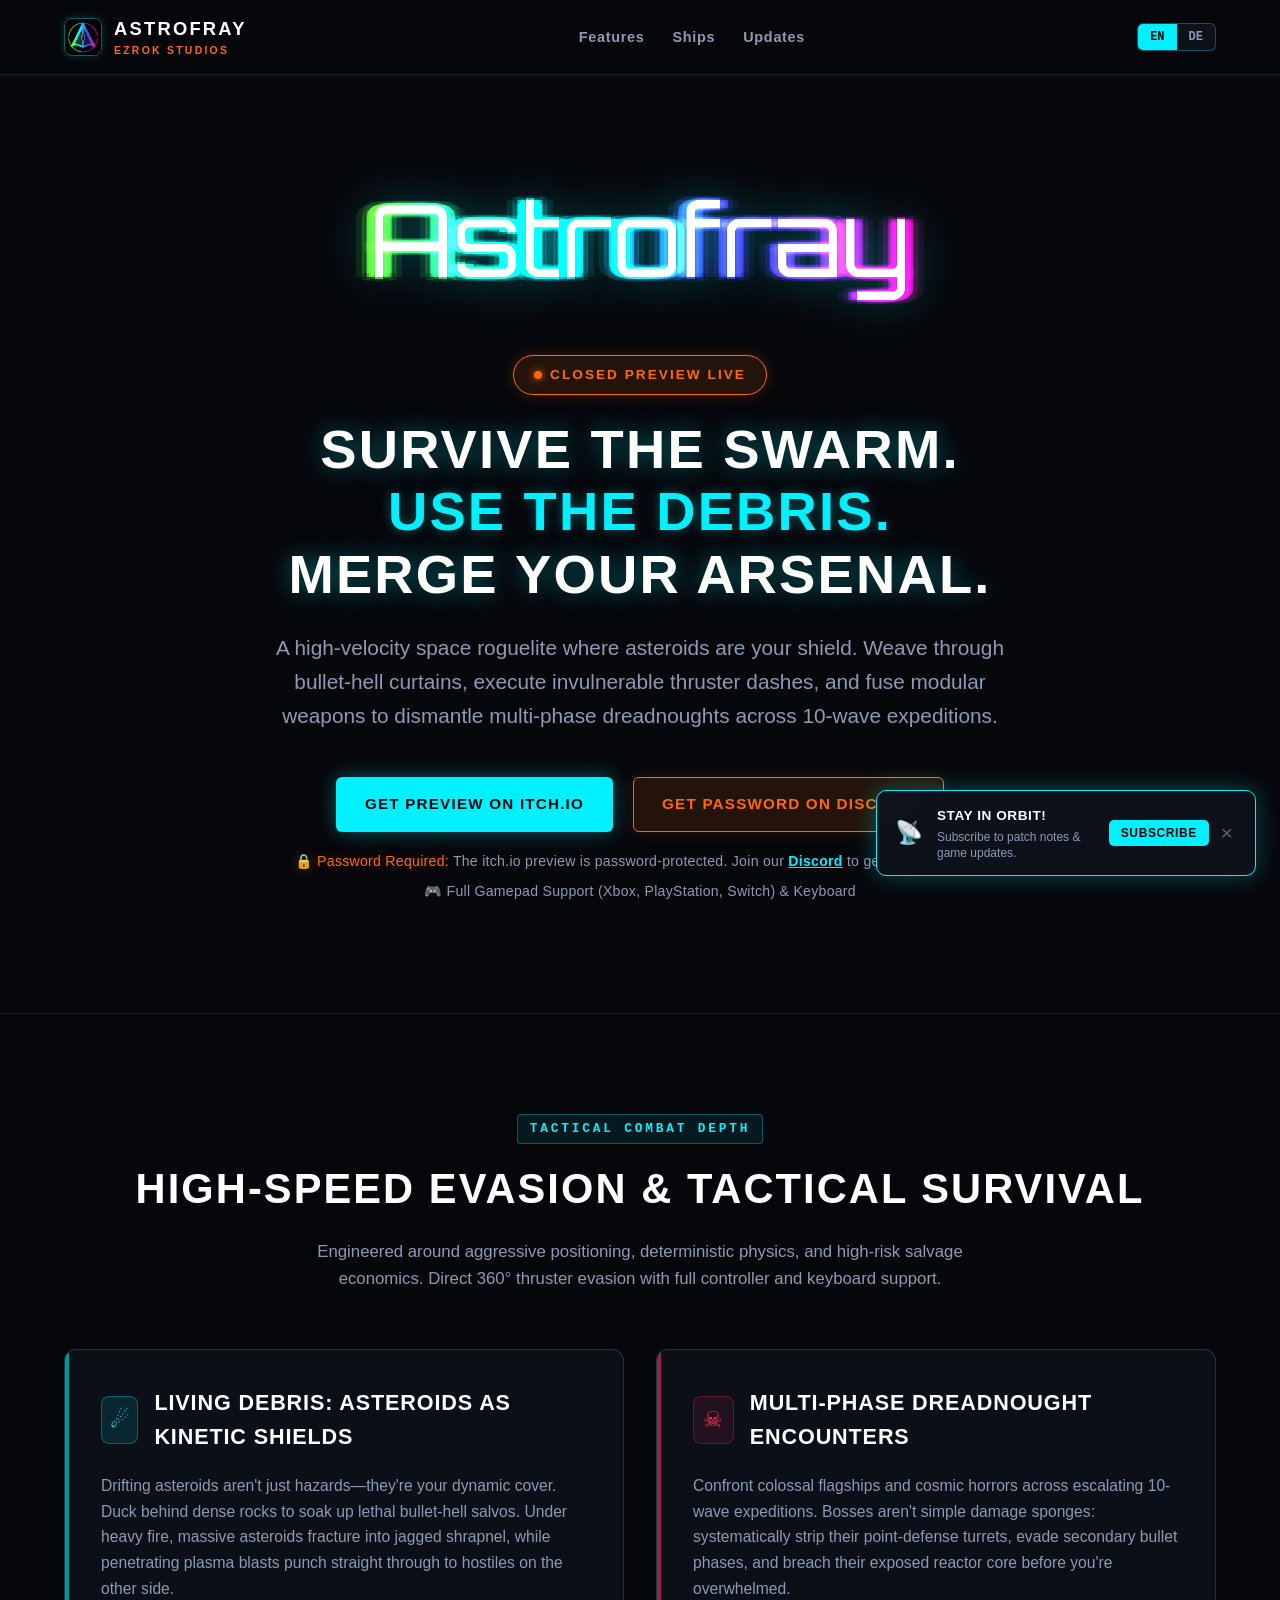
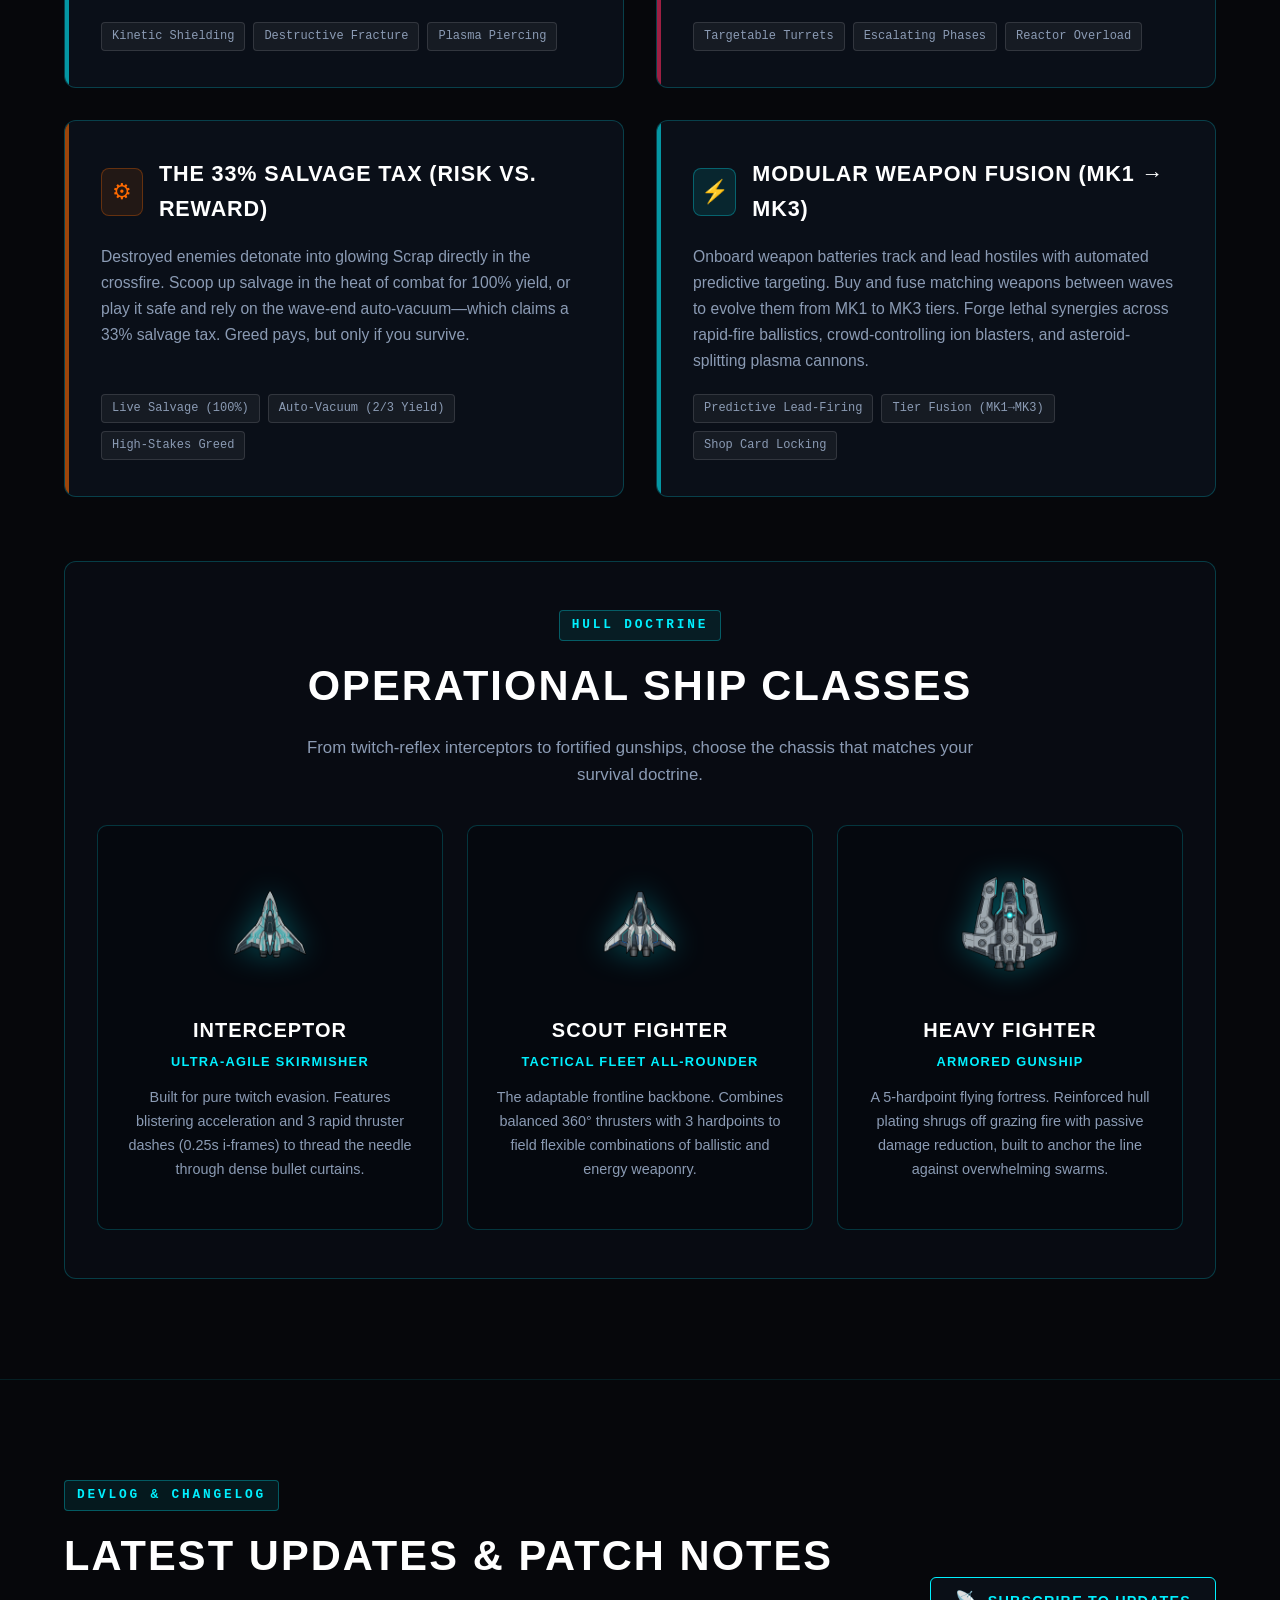
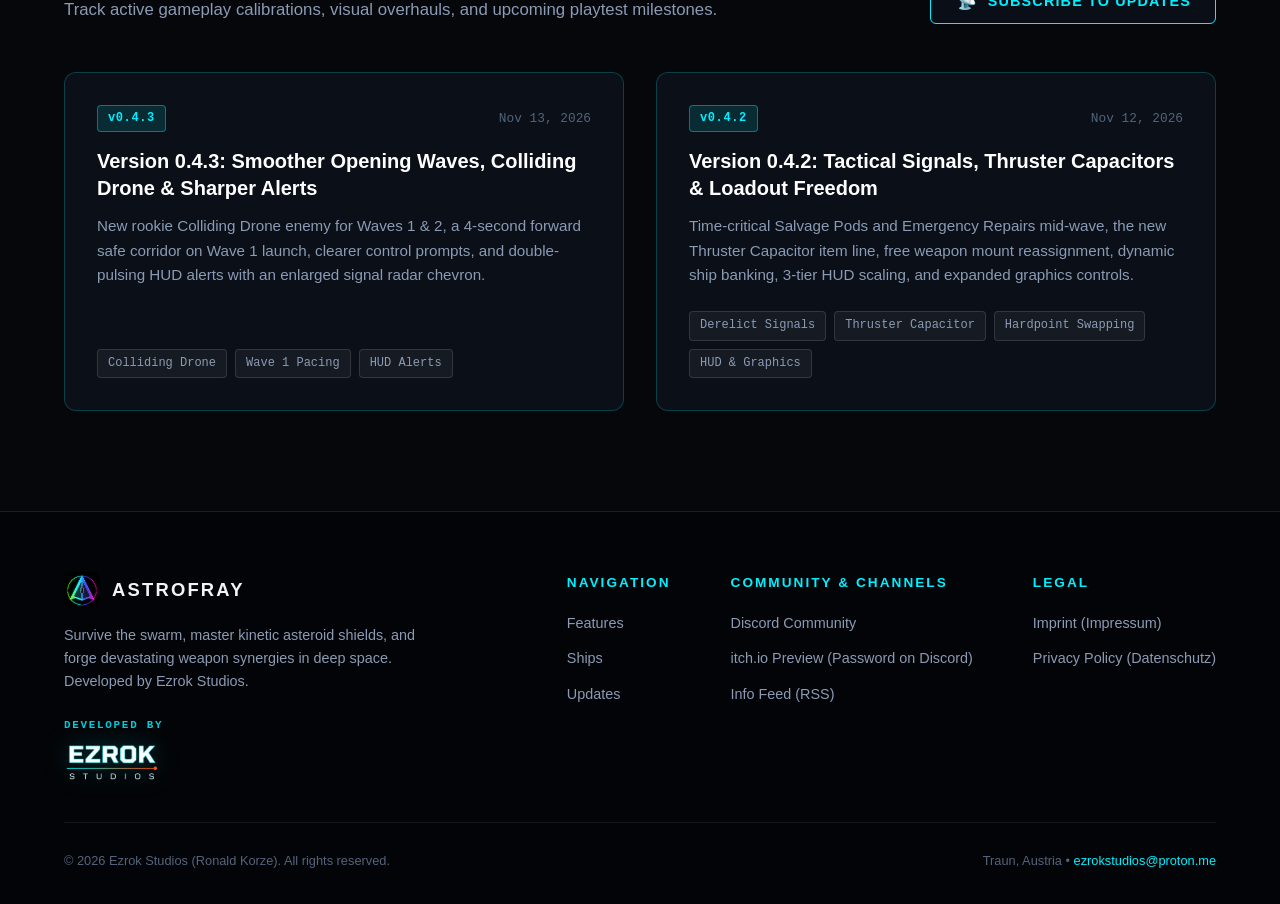
==== index.html @ 85d9677a "update" ====
<!DOCTYPE html>
<html lang="en">
<head>
  <meta charset="UTF-8">
  <meta name="viewport" content="width=device-width, initial-scale=1.0">
  <title data-i18n="meta_title">Astrofray | Sci-Fi Space Roguelite Auto-Shooter by Ezrok Studios</title>

  <!-- SEO Core Meta Tags -->
  <meta name="description" content="Survive bullet-hell swarms behind fracturing physics asteroids. Astrofray is a high-speed space roguelite auto-shooter by Ezrok Studios. Enlist dynamic asteroid cover, fuse MK1-MK3 weapons, and conquer colossal dreadnoughts.">
  <meta name="keywords" content="Astrofray, Ezrok Studios, space roguelite, arena shooter, bullet hell, physics asteroids, weapon merging, auto-shooter, indie game, PC game, Closed Preview">
  <meta name="author" content="Ezrok Studios">
  <meta name="robots" content="index, follow">
  <link rel="canonical" href="https://ezrokstudios.github.io/astrofray/">
  <meta name="google-site-verification" content="1bFOt3p4-OSpudLWkFt4-Vcr1FdSs5TcOFDHMFmqepw">
  <meta name="theme-color" content="#06070b">
  <meta name="color-scheme" content="dark">

  <!-- Cache-Control & Anti-Caching Directives -->
  <meta http-equiv="Cache-Control" content="no-cache, no-store, must-revalidate">
  <meta http-equiv="Pragma" content="no-cache">
  <meta http-equiv="Expires" content="0">

  <!-- Favicon -->
  <link rel="icon" type="image/png" href="assets/favicon.png?v=0.4.3">

  <!-- RSS / Info Feed Discovery -->
  <link rel="alternate" type="application/rss+xml" title="Astrofray Devlog &amp; Updates" href="feed.xml">

  <!-- OpenGraph / Social Sharing (Discord, Reddit, Facebook) -->
  <meta property="og:site_name" content="Astrofray">
  <meta property="og:type" content="website">
  <meta property="og:url" content="https://ezrokstudios.github.io/astrofray/">
  <meta property="og:title" content="Astrofray | Sci-Fi Space Roguelite Auto-Shooter by Ezrok Studios">
  <meta property="og:description" content="Survive bullet-hell swarms behind fracturing physics asteroids. Astrofray is a high-speed space roguelite auto-shooter. Enlist dynamic asteroid cover, fuse MK1-MK3 weapons, and conquer colossal dreadnoughts.">
  <meta property="og:image" content="https://ezrokstudios.github.io/astrofray/assets/game-logo.png">
  <meta property="og:image:width" content="1200">
  <meta property="og:image:height" content="630">
  <meta property="og:image:alt" content="Astrofray Game Logo & Key Art">
  <meta property="og:locale" content="en_US">
  <meta property="og:locale:alternate" content="de_DE">

  <!-- Twitter / X Cards -->
  <meta name="twitter:card" content="summary_large_image">
  <meta name="twitter:url" content="https://ezrokstudios.github.io/astrofray/">
  <meta name="twitter:title" content="Astrofray | Sci-Fi Space Roguelite Auto-Shooter by Ezrok Studios">
  <meta name="twitter:description" content="Survive bullet-hell swarms behind fracturing physics asteroids. A high-speed space roguelite auto-shooter by Ezrok Studios.">
  <meta name="twitter:image" content="https://ezrokstudios.github.io/astrofray/assets/game-logo.png">
  <meta name="twitter:image:alt" content="Astrofray Logo">

  <!-- Structured Data / JSON-LD (Schema.org VideoGame & Organization for Search Engines & LLMs) -->
  <script type="application/ld+json">
  {
    "@context": "https://schema.org",
    "@graph": [
      {
        "@type": "WebSite",
        "@id": "https://ezrokstudios.github.io/astrofray/#website",
        "url": "https://ezrokstudios.github.io/astrofray/",
        "name": "Astrofray",
        "description": "Official landing page and community portal for Astrofray by Ezrok Studios.",
        "publisher": {
          "@id": "https://ezrokstudios.github.io/astrofray/#organization"
        },
        "inLanguage": ["en", "de"]
      },
      {
        "@type": "Organization",
        "@id": "https://ezrokstudios.github.io/astrofray/#organization",
        "name": "Ezrok Studios",
        "url": "https://ezrokstudios.github.io/astrofray/",
        "logo": "https://ezrokstudios.github.io/astrofray/assets/game-icon.png",
        "founder": {
          "@type": "Person",
          "name": "Ronald Korze"
        },
        "address": {
          "@type": "PostalAddress",
          "addressLocality": "Traun",
          "postalCode": "4050",
          "addressCountry": "AT"
        },
        "contactPoint": {
          "@type": "ContactPoint",
          "email": "ezrokstudios@proton.me",
          "contactType": "developer support"
        },
        "sameAs": [
          "https://discord.gg/pjmM7vmdB",
          "https://ezrokstudios.itch.io/astrofray-preview"
        ]
      },
      {
        "@type": "VideoGame",
        "@id": "https://ezrokstudios.github.io/astrofray/#game",
        "name": "Astrofray",
        "alternateName": "Astrofray: Space Roguelite",
        "url": "https://ezrokstudios.github.io/astrofray/",
        "image": "https://ezrokstudios.github.io/astrofray/assets/game-logo.png",
        "description": "Astrofray is a high-speed space roguelite auto-shooter. Pilots survive 10 escalating campaign waves by dodging bullet-hell swarms behind fracturing physics asteroids, executing tactical thruster dashes with 0.25s i-frames, harvesting glowing scrap against a 33% wave-end vacuum tax, and fusing weapons from MK1 to MK3 tiers across ballistic, ion, and plasma families.",
        "genre": [
          "Action",
          "Roguelite",
          "Arena Shooter",
          "Space Shooter",
          "Sci-Fi"
        ],
        "gamePlatform": [
          "PC game",
          "Windows",
          "Linux (via Proton)",
          "Steam Deck (via Proton)"
        ],
        "operatingSystem": [
          "Windows",
          "Linux via Proton"
        ],
        "applicationCategory": "Game",
        "inLanguage": ["en", "de"],
        "playMode": "SinglePlayer",
        "author": {
          "@id": "https://ezrokstudios.github.io/astrofray/#organization"
        },
        "publisher": {
          "@id": "https://ezrokstudios.github.io/astrofray/#organization"
        },
        "offers": {
          "@type": "Offer",
          "price": "0.00",
          "priceCurrency": "USD",
          "availability": "https://schema.org/PreOrder",
          "category": "Closed Preview"
        }
      }
    ]
  }
  </script>



  <!-- Stylesheet -->
  <link rel="stylesheet" href="css/styles.css?v=0.4.3">
</head>
<body>

  <!-- Ambient Space Background & High-Tech Grid -->
  <div class="space-background"></div>
  <div class="grid-overlay"></div>

  <!-- Navigation Bar -->
  <header class="navbar">
    <div class="container">
      <a href="#" class="nav-brand">
        <img src="assets/game-icon.png?v=0.4.3" alt="Astrofray Game Icon">
        <div class="brand-text">
          <span class="brand-title">Astrofray</span>
          <span class="brand-sub">Ezrok Studios</span>
        </div>
      </a>

      <nav aria-label="Main Navigation">
        <ul class="nav-links">
          <li><a href="#features" data-i18n="nav_features">Features</a></li>
          <li><a href="#ships" data-i18n="nav_ships">Ships</a></li>
          <li><a href="#updates" data-i18n="nav_updates">Updates</a></li>
        </ul>
      </nav>

      <div class="nav-controls">
        <!-- Language Switcher -->
        <div class="lang-toggle" aria-label="Language selection">
          <button class="lang-btn active" data-lang="en">EN</button>
          <button class="lang-btn" data-lang="de">DE</button>
        </div>
      </div>
    </div>
  </header>

  <!-- Semantic Main Landmark for Search & Accessibility -->
  <main>

    <!-- Hero Section -->
    <section class="hero" id="preview">
      <div class="container">
        
        <!-- Real-Time Procedural Neon Logo (Exact Unity URP Shader running in WebGL) -->
        <div class="hero-logo-wrapper" id="heroLogoContainer" title="Astrofray">
          <canvas id="heroLogoCanvas" width="2048" height="512" class="astrofray-logo-canvas" aria-label="Astrofray Game Logo"></canvas>
          <img id="heroLogoFallback" src="assets/game-logo.png?v=0.4.3" alt="Astrofray Game Logo" class="astrofray-logo-fallback" style="display: none;">
        </div>

        <div class="hero-status-pill">
          <span class="pulse-dot"></span>
          <span data-i18n="hero_status">Closed Preview Live</span>
        </div>

        <h1 class="hero-slogan" data-i18n="hero_slogan">
          <span class="visually-hidden">Astrofray — </span>Survive the Swarm.<br><span class="neon-text-cyan">Use the Debris.</span><br>Merge Your Arsenal.
        </h1>

        <p class="hero-subtitle" data-i18n="hero_subtitle">
          A high-velocity space roguelite where asteroids are your shield. Weave through bullet-hell curtains, execute invulnerable thruster dashes, and fuse modular weapons to dismantle multi-phase dreadnoughts across 10-wave expeditions.
        </p>

        <!-- Hero Call To Actions -->
        <div class="hero-actions">
          <a href="https://ezrokstudios.itch.io/astrofray-preview" target="_blank" rel="noopener" class="btn btn-primary" data-i18n="hero_cta_itch">
            Get Preview on itch.io
          </a>
          <a href="https://discord.gg/pjmM7vmdB" target="_blank" rel="noopener" class="btn btn-secondary" data-i18n="hero_cta_discord">
            Get Password on Discord
          </a>
        </div>
        <div class="hero-note" data-i18n="hero_password_note">
          <span class="neon-text-orange">🔒 Password Required:</span> The itch.io preview is password-protected. Join our <a href="https://discord.gg/pjmM7vmdB" target="_blank" rel="noopener">Discord</a> to get instant access.
        </div>
        <div class="hero-note" style="margin-top: 8px;" data-i18n="hero_support_note">
          🎮 Full Gamepad Support (Xbox, PlayStation, Switch) &amp; Keyboard
        </div>

      </div>
    </section>

    <!-- Core USPs Section -->
    <section class="features-section" id="features">
      <div class="container">
        
        <div class="section-header">
          <div class="section-tag" data-i18n="usp_tag">Tactical Combat Depth</div>
          <h2 class="section-title" data-i18n="usp_title">High-Speed Evasion &amp; Tactical Survival</h2>
          <p class="section-desc" data-i18n="usp_desc">
            Engineered around aggressive positioning, deterministic physics, and high-risk salvage economics. Direct 360° thruster evasion with full controller and keyboard support.
          </p>
        </div>

        <!-- 4 Core USPs Grid -->
        <div class="features-grid">
          
          <!-- USP 1: Asteroids as Cover -->
          <article class="feature-card">
            <div class="feature-header">
              <div class="feature-icon-badge">☄</div>
              <h3 class="feature-title" data-i18n="feature_asteroid_title">Living Debris: Asteroids as Kinetic Shields</h3>
            </div>
            <p class="feature-text" data-i18n="feature_asteroid_text">
              Drifting asteroids aren't just hazards—they're your dynamic cover. Duck behind dense rocks to soak up lethal bullet-hell salvos. Under heavy fire, massive asteroids fracture into jagged shrapnel, while penetrating plasma blasts punch straight through to hostiles on the other side.
            </p>
            <div class="feature-specs">
              <span class="spec-chip" data-i18n="feature_asteroid_spec1">Kinetic Shielding</span>
              <span class="spec-chip" data-i18n="feature_asteroid_spec2">Destructive Fracture</span>
              <span class="spec-chip" data-i18n="feature_asteroid_spec3">Plasma Piercing</span>
            </div>
          </article>

          <!-- USP 2: Dreadnought Bosses -->
          <article class="feature-card crimson">
            <div class="feature-header">
              <div class="feature-icon-badge">☠</div>
              <h3 class="feature-title" data-i18n="feature_boss_title">Multi-Phase Dreadnought Encounters</h3>
            </div>
            <p class="feature-text" data-i18n="feature_boss_text">
              Confront colossal flagships and cosmic horrors across escalating 10-wave expeditions. Bosses aren't simple damage sponges: systematically strip their point-defense turrets, evade secondary bullet phases, and breach their exposed reactor core before you're overwhelmed.
            </p>
            <div class="feature-specs">
              <span class="spec-chip" data-i18n="feature_boss_spec1">Targetable Turrets</span>
              <span class="spec-chip" data-i18n="feature_boss_spec2">Escalating Phases</span>
              <span class="spec-chip" data-i18n="feature_boss_spec3">Reactor Overload</span>
            </div>
          </article>

          <!-- USP 3: 33% Scrap Tax -->
          <article class="feature-card orange">
            <div class="feature-header">
              <div class="feature-icon-badge">⚙</div>
              <h3 class="feature-title" data-i18n="feature_scrap_title">The 33% Salvage Tax (Risk vs. Reward)</h3>
            </div>
            <p class="feature-text" data-i18n="feature_scrap_text">
              Destroyed enemies detonate into glowing Scrap directly in the crossfire. Scoop up salvage in the heat of combat for 100% yield, or play it safe and rely on the wave-end auto-vacuum—which claims a 33% salvage tax. Greed pays, but only if you survive.
            </p>
            <div class="feature-specs">
              <span class="spec-chip" data-i18n="feature_scrap_spec1">Live Salvage (100%)</span>
              <span class="spec-chip" data-i18n="feature_scrap_spec2">High-Stakes Greed</span>
              <span class="spec-chip" data-i18n="feature_scrap_spec3">Auto-Vacuum (2/3 Yield)</span>
            </div>
          </article>

          <!-- USP 4: Modular Arsenal & Merging -->
          <article class="feature-card">
            <div class="feature-header">
              <div class="feature-icon-badge">⚡</div>
              <h3 class="feature-title" data-i18n="feature_arsenal_title">Modular Weapon Fusion (MK1 → MK3)</h3>
            </div>
            <p class="feature-text" data-i18n="feature_arsenal_text">
              Onboard weapon batteries track and lead hostiles with automated predictive targeting. Buy and fuse matching weapons between waves to evolve them from MK1 to MK3 tiers. Forge lethal synergies across rapid-fire ballistics, crowd-controlling ion blasters, and asteroid-splitting plasma cannons.
            </p>
            <div class="feature-specs">
              <span class="spec-chip" data-i18n="feature_arsenal_spec1">Predictive Lead-Firing</span>
              <span class="spec-chip" data-i18n="feature_arsenal_spec2">Tier Fusion (MK1→MK3)</span>
              <span class="spec-chip" data-i18n="feature_arsenal_spec3">Shop Card Locking</span>
            </div>
          </article>

        </div>

        <!-- Ships Showcase -->
        <div class="ships-showcase" id="ships">
          <div class="section-header" style="margin-bottom: 24px;">
            <div class="section-tag" data-i18n="ships_tag">Hull Doctrine</div>
            <h2 class="section-title" data-i18n="ships_title">Operational Ship Classes</h2>
            <p class="section-desc" data-i18n="ships_desc">
              Choose a chassis suited to your survival doctrine—from ultra-maneuverable hit-and-run interceptors to heavily armored weapon platforms.
            </p>
          </div>

          <div class="ships-grid">
            
            <!-- Ship 1: Interceptor -->
            <article class="ship-card">
              <div class="ship-visual-wrap">
                <img src="assets/ships/interceptor.png?v=0.4.3" alt="Astrofray Interceptor Ship Sprite">
              </div>
              <h3 class="ship-name" data-i18n="ship1_name">Interceptor</h3>
              <div class="ship-archetype" data-i18n="ship1_archetype">Ultra-Agile Skirmisher</div>
              <p class="feature-text" style="font-size: 0.9rem;" data-i18n="ship1_desc">
                Built for pure twitch evasion. Features blistering acceleration and 3 rapid thruster dashes (0.25s i-frames) to thread the needle through dense bullet curtains.
              </p>
            </article>

            <!-- Ship 2: Scout Fighter -->
            <article class="ship-card">
              <div class="ship-visual-wrap">
                <img src="assets/ships/scoutfighter.png?v=0.4.3" alt="Astrofray Scout Fighter Ship Sprite">
              </div>
              <h3 class="ship-name" data-i18n="ship2_name">Scout Fighter</h3>
              <div class="ship-archetype" data-i18n="ship2_archetype">Tactical Fleet All-Rounder</div>
              <p class="feature-text" style="font-size: 0.9rem;" data-i18n="ship2_desc">
                The adaptable frontline backbone. Combines balanced 360° thrusters with 3 hardpoints to field flexible combinations of ballistic and energy weaponry.
              </p>
            </article>

            <!-- Ship 3: Heavy Fighter -->
            <article class="ship-card">
              <div class="ship-visual-wrap">
                <img src="assets/ships/heavyfighter.png?v=0.4.3" alt="Astrofray Heavy Fighter Ship Sprite">
              </div>
              <h3 class="ship-name" data-i18n="ship3_name">Heavy Fighter</h3>
              <div class="ship-archetype" data-i18n="ship3_archetype">Armored Gunship</div>
              <p class="feature-text" style="font-size: 0.9rem;" data-i18n="ship3_desc">
                A 5-hardpoint flying fortress. Reinforced hull plating shrugs off grazing fire with passive damage reduction, built to anchor the line against overwhelming swarms.
              </p>
            </article>

          </div>
        </div>

      </div>
    </section>

    <!-- Devlog & Updates Section -->
    <section class="updates-section" id="updates">
      <div class="container">
        
        <div class="section-header-row">
          <div>
            <div class="section-tag" data-i18n="feed_tag">Devlog &amp; Changelog</div>
            <h2 class="section-title" style="text-align: left; margin-bottom: 8px;" data-i18n="feed_title">Latest Updates &amp; Patch Notes</h2>
            <p class="section-desc" style="text-align: left; margin: 0;" data-i18n="feed_desc">
              Track active gameplay calibrations, visual overhauls, and upcoming playtest milestones.
            </p>
          </div>
          <button type="button" class="btn btn-outline subscribe-cta-btn" data-modal="subscribe">
            <span class="feed-pulse-icon">📡</span>
            <span data-i18n="feed_subscribe_btn">Subscribe to Updates</span>
          </button>
        </div>

        <div class="updates-grid">
          
          <!-- Update 1: v0.4.3 -->
          <article class="update-card">
            <div class="update-meta">
              <span class="update-badge">v0.4.3</span>
              <time datetime="2026-11-13" class="update-date">Nov 13, 2026</time>
            </div>
            <h3 class="update-headline" data-i18n="feed_t1_title">Version 0.4.3: Smoother Opening Waves, Colliding Drone &amp; Sharper Alerts</h3>
            <p class="update-summary" data-i18n="feed_t1_desc">
              New rookie Colliding Drone enemy for Waves 1 &amp; 2, a 4-second forward safe corridor on Wave 1 launch, clearer control prompts, and double-pulsing HUD alerts with an enlarged signal radar chevron.
            </p>
            <div class="feature-specs">
              <span class="spec-chip">Colliding Drone</span>
              <span class="spec-chip">Wave 1 Pacing</span>
              <span class="spec-chip">HUD Alerts</span>
            </div>
          </article>

          <!-- Update 2: v0.4.2 -->
          <article class="update-card">
            <div class="update-meta">
              <span class="update-badge">v0.4.2</span>
              <time datetime="2026-11-12" class="update-date">Nov 12, 2026</time>
            </div>
            <h3 class="update-headline" data-i18n="feed_t2_title">Version 0.4.2: Tactical Signals, Thruster Capacitors &amp; Loadout Freedom</h3>
            <p class="update-summary" data-i18n="feed_t2_desc">
              Time-critical Salvage Pods and Emergency Repairs mid-wave, the new Thruster Capacitor item line, free weapon mount reassignment, dynamic ship banking, 3-tier HUD scaling, and expanded graphics controls.
            </p>
            <div class="feature-specs">
              <span class="spec-chip">Derelict Signals</span>
              <span class="spec-chip">Thruster Capacitor</span>
              <span class="spec-chip">Hardpoint Swapping</span>
              <span class="spec-chip">HUD &amp; Graphics</span>
            </div>
          </article>

        </div>

      </div>
    </section>

    </main>

  <!-- Footer & Legal -->
  <footer class="footer">
    <div class="container">
      <div class="footer-top">
        <div class="footer-brand-info">
          <div class="footer-logo">
            <img src="assets/game-icon.png?v=0.4.3" alt="Astrofray Game Icon">
            <span class="brand-title">Astrofray</span>
          </div>
          <p class="footer-desc" data-i18n="footer_desc">
            Survive the swarm, master kinetic asteroid cover, and forge devastating weapon synergies in deep space. Developed by Ezrok Studios.
          </p>
          <div class="footer-studio-badge">
            <span class="studio-badge-label" data-i18n="footer_developed_by">DEVELOPED BY</span>
            <div class="studio-logo-wrap" title="Ezrok Studios">
              <img src="assets/ezrok-studios-logo.png?v=0.4.3" alt="Ezrok Studios Logo" class="footer-studio-img">
            </div>
          </div>
        </div>

        <div class="footer-nav">
          <div>
            <div class="footer-col-title" data-i18n="footer_col_nav">Navigation</div>
            <ul class="footer-links">
              <li><a href="#features" data-i18n="nav_features">Features</a></li>
              <li><a href="#ships" data-i18n="nav_ships">Ships</a></li>
              <li><a href="#updates" data-i18n="nav_updates">Updates</a></li>
            </ul>
          </div>

          <div>
            <div class="footer-col-title" data-i18n="footer_col_community">Community & Channels</div>
            <ul class="footer-links">
              <li><a href="https://discord.gg/pjmM7vmdB" target="_blank" rel="noopener" data-i18n="footer_discord">Discord Community</a></li>
              <li><a href="https://ezrokstudios.itch.io/astrofray-preview" target="_blank" rel="noopener" data-i18n="footer_itch">itch.io Preview (Password on Discord)</a></li>
              <li><a href="feed.xml" target="_blank" rel="noopener" data-i18n="footer_feed">Info Feed (RSS)</a></li>
            </ul>
          </div>

          <div>
            <div class="footer-col-title" data-i18n="footer_col_legal">Legal</div>
            <ul class="footer-links">
              <li><button type="button" class="legal-trigger" data-modal="imprint" data-i18n="footer_imprint">Imprint (Impressum)</button></li>
              <li><button type="button" class="legal-trigger" data-modal="privacy" data-i18n="footer_privacy">Privacy Policy (Datenschutz)</button></li>
            </ul>
          </div>
        </div>
      </div>

      <div class="footer-bottom">
        <div>&copy; 2026 Ezrok Studios (Ronald Korze). <span data-i18n="footer_rights">All rights reserved.</span></div>
        <div>Traun, Austria &bull; <a href="mailto:ezrokstudios@proton.me" style="color: var(--neon-cyan); text-decoration: none;">ezrokstudios@proton.me</a></div>
      </div>
    </div>
  </footer>

  <!-- Unified Modal (Preview / Impressum / Privacy / Subscribe) -->
  <div class="modal-overlay" id="legal-modal">
    <div class="modal-card">
      <div class="modal-header">
        <h3 class="modal-title" id="modal-title">Notice</h3>
        <button type="button" class="modal-close" id="modal-close-btn">&times;</button>
      </div>
      <div class="modal-body" id="modal-body">
        <!-- Injected via JavaScript based on selected modal type and language -->
      </div>
    </div>
  </div>

  <!-- Non-Intrusive Subscription HUD Toast -->
  <aside class="feed-toast" id="feedToast" aria-label="Updates Announcement">
    <div class="feed-toast-icon">📡</div>
    <div class="feed-toast-content">
      <div class="feed-toast-title" data-i18n="toast_title">Stay in Orbit!</div>
      <div class="feed-toast-desc" data-i18n="toast_desc">Subscribe to patch notes &amp; game updates.</div>
    </div>
    <div class="feed-toast-actions">
      <button type="button" class="feed-toast-btn" data-modal="subscribe" data-i18n="toast_btn">Subscribe</button>
      <button type="button" class="feed-toast-dismiss" id="dismissToastBtn" aria-label="Dismiss">&times;</button>
    </div>
  </aside>

  <!-- Main JavaScript File -->
  <script src="js/main.js?v=0.4.3"></script>
</body>
</html>
---- css/styles.css ----
/* ==========================================================================
   ASTROFRAY LANDING PAGE - HIGH-CONTRAST NEON-INDUSTRIAL THEME
   Ezrok Studios (c) 2026
   ========================================================================== */

:root {
  --bg-dark: #06070b;
  --bg-darker: #030407;
  --bg-card: rgba(12, 17, 28, 0.85);
  --bg-card-hover: rgba(18, 25, 42, 0.95);
  --panel-border: rgba(0, 240, 255, 0.22);
  --panel-border-hover: rgba(0, 240, 255, 0.6);
  --neon-cyan: #00f0ff;
  --neon-cyan-glow: rgba(0, 240, 255, 0.35);
  --neon-orange: #ff6a00;
  --neon-orange-glow: rgba(255, 106, 0, 0.35);
  --crimson: #ff2a5f;
  --crimson-glow: rgba(255, 42, 95, 0.35);
  --text-main: #f0f4f8;
  --text-muted: #8b9bb4;
  --text-dim: #54647c;
  --font-main: 'Segoe UI', -apple-system, BlinkMacSystemFont, Roboto, 'Helvetica Neue', Arial, sans-serif;
  --font-mono: 'Consolas', 'Courier New', monospace;
  --transition: all 0.25s cubic-bezier(0.16, 1, 0.3, 1);
}

/* Reset & Base */
*, *::before, *::after {
  box-sizing: border-box;
  margin: 0;
  padding: 0;
}

html {
  scroll-behavior: smooth;
  font-size: 16px;
  background-color: var(--bg-dark);
  overflow-x: hidden;
  max-width: 100%;
}

body {
  font-family: var(--font-main);
  background-color: var(--bg-dark);
  color: var(--text-main);
  line-height: 1.6;
  min-height: 100vh;
  overflow-x: hidden;
  max-width: 100%;
  position: relative;
  -webkit-font-smoothing: antialiased;
}

img {
  max-width: 100%;
  height: auto;
}

/* Cyber Space Backdrop */
.space-background {
  position: fixed;
  top: 0;
  left: 0;
  width: 100%;
  height: 100%;
  pointer-events: none;
  z-index: -1;
  background-image: 
    radial-gradient(circle at 50% 20%, rgba(0, 240, 255, 0.08) 0%, transparent 45%),
    radial-gradient(circle at 85% 65%, rgba(255, 106, 0, 0.06) 0%, transparent 40%),
    radial-gradient(circle at 15% 80%, rgba(255, 42, 95, 0.05) 0%, transparent 35%);
}

.grid-overlay {
  position: fixed;
  top: 0;
  left: 0;
  width: 100%;
  height: 100%;
  pointer-events: none;
  z-index: -1;
  background-size: 50px 50px;
  background-image: 
    linear-gradient(to right, rgba(0, 240, 255, 0.02) 1px, transparent 1px),
    linear-gradient(to bottom, rgba(0, 240, 255, 0.02) 1px, transparent 1px);
}

/* Container */
.container {
  width: 100%;
  max-width: 1200px;
  margin: 0 auto;
  padding: 0 24px;
}

/* Typography Helpers */
.neon-text-cyan {
  color: var(--neon-cyan);
  text-shadow: 0 0 12px var(--neon-cyan-glow);
}

.neon-text-orange {
  color: var(--neon-orange);
  text-shadow: 0 0 12px var(--neon-orange-glow);
}

.neon-text-crimson {
  color: var(--crimson);
  text-shadow: 0 0 12px var(--crimson-glow);
}

/* Accessibility & SEO */
.visually-hidden {
  position: absolute;
  width: 1px;
  height: 1px;
  padding: 0;
  margin: -1px;
  overflow: hidden;
  clip: rect(0, 0, 0, 0);
  white-space: nowrap;
  border: 0;
}

.section-header {
  text-align: center;
  margin-bottom: 56px;
}

.section-tag {
  display: inline-block;
  font-family: var(--font-mono);
  font-size: 0.8rem;
  font-weight: 700;
  letter-spacing: 0.22em;
  text-transform: uppercase;
  color: var(--neon-cyan);
  margin-bottom: 12px;
  padding: 4px 12px;
  background: rgba(0, 240, 255, 0.08);
  border: 1px solid rgba(0, 240, 255, 0.3);
  border-radius: 4px;
}

.section-title {
  font-size: clamp(1.4rem, 4.5vw, 2.6rem);
  font-weight: 900;
  text-transform: uppercase;
  letter-spacing: 0.05em;
  color: #fff;
  margin-bottom: 16px;
  overflow-wrap: break-word;
  hyphens: auto;
}

.section-desc {
  color: var(--text-muted);
  max-width: 680px;
  margin: 0 auto;
  font-size: 1.05rem;
}

/* Buttons & CTAs */
.btn {
  display: inline-flex;
  align-items: center;
  justify-content: center;
  gap: 10px;
  font-family: var(--font-main);
  font-weight: 700;
  font-size: 0.95rem;
  letter-spacing: 0.08em;
  text-transform: uppercase;
  text-decoration: none;
  padding: 14px 28px;
  border-radius: 6px;
  transition: var(--transition);
  cursor: pointer;
  border: 1px solid transparent;
}

.btn-primary {
  background: var(--neon-cyan);
  color: #04070c;
  box-shadow: 0 0 20px var(--neon-cyan-glow);
}

.btn-primary:hover {
  background: #4df5ff;
  transform: translateY(-2px);
  box-shadow: 0 0 30px rgba(0, 240, 255, 0.75);
}

.btn-secondary {
  background: rgba(255, 106, 0, 0.12);
  color: var(--neon-orange);
  border-color: var(--neon-orange);
  box-shadow: 0 0 16px rgba(255, 106, 0, 0.15);
}

.btn-secondary:hover {
  background: rgba(255, 106, 0, 0.22);
  color: #ffa154;
  transform: translateY(-2px);
  box-shadow: 0 0 24px var(--neon-orange-glow);
}

.btn-outline {
  background: rgba(14, 20, 32, 0.6);
  color: var(--text-main);
  border-color: rgba(0, 240, 255, 0.3);
}

.btn-outline:hover {
  border-color: var(--neon-cyan);
  color: var(--neon-cyan);
  background: rgba(0, 240, 255, 0.08);
  transform: translateY(-2px);
}

/* Header & Navbar */
.navbar {
  position: sticky;
  top: 0;
  z-index: 100;
  background: rgba(6, 7, 11, 0.88);
  backdrop-filter: blur(12px);
  border-bottom: 1px solid rgba(0, 240, 255, 0.15);
  padding: 14px 0;
}

.navbar .container {
  display: flex;
  align-items: center;
  justify-content: space-between;
  gap: 16px;
}

.nav-brand {
  display: flex;
  align-items: center;
  gap: 12px;
  text-decoration: none;
  color: #fff;
  min-width: 0;
  flex-shrink: 1;
}

.nav-brand img {
  width: 38px;
  height: 38px;
  border-radius: 8px;
  border: 1px solid rgba(0, 240, 255, 0.4);
  box-shadow: 0 0 10px rgba(0, 240, 255, 0.2);
  flex-shrink: 0;
}

.brand-text {
  display: flex;
  flex-direction: column;
  min-width: 0;
}

.brand-title {
  font-size: 1.15rem;
  font-weight: 900;
  letter-spacing: 0.12em;
  text-transform: uppercase;
  white-space: nowrap;
}

.brand-sub {
  font-size: 0.65rem;
  letter-spacing: 0.22em;
  color: var(--neon-orange);
  text-transform: uppercase;
  font-weight: 700;
  white-space: nowrap;
}

.nav-links {
  display: flex;
  align-items: center;
  gap: 28px;
  list-style: none;
}

.nav-links a {
  text-decoration: none;
  color: var(--text-muted);
  font-size: 0.9rem;
  font-weight: 600;
  letter-spacing: 0.05em;
  transition: var(--transition);
}

.nav-links a:hover {
  color: var(--neon-cyan);
}

.nav-controls {
  display: flex;
  align-items: center;
  gap: 14px;
  flex-shrink: 0;
}

/* Language Toggle */
.lang-toggle {
  display: flex;
  background: rgba(14, 20, 32, 0.8);
  border: 1px solid rgba(0, 240, 255, 0.3);
  border-radius: 6px;
  overflow: hidden;
  flex-shrink: 0;
}

.lang-btn {
  background: transparent;
  border: none;
  color: var(--text-muted);
  padding: 6px 12px;
  font-size: 0.75rem;
  font-weight: 700;
  cursor: pointer;
  transition: var(--transition);
  font-family: var(--font-mono);
}

.lang-btn.active {
  background: var(--neon-cyan);
  color: #04070c;
}

.lang-btn:hover:not(.active) {
  color: #fff;
  background: rgba(0, 240, 255, 0.1);
}

/* HERO SECTION */
.hero {
  padding: 90px 0 110px;
  text-align: center;
  position: relative;
}

/* =========================================================================
   Real-Time Procedural Neon Logo (WebGL Canvas running In-Game URP Shader)
   ========================================================================= */
.hero-logo-wrapper {
  margin: 0 auto 20px auto;
  max-width: 680px;
  width: 94%;
  display: flex;
  justify-content: center;
  align-items: center;
  cursor: pointer;
  user-select: none;
  transition: transform 0.35s cubic-bezier(0.16, 1, 0.3, 1), filter 0.35s ease;
  position: relative;
}

.hero-logo-wrapper:hover {
  transform: scale(1.025);
}

.astrofray-logo-canvas {
  width: 100%;
  max-width: 680px;
  height: auto;
  display: block;
  margin: 0 auto;
  filter: drop-shadow(0 0 24px rgba(0, 240, 255, 0.35));
  transition: filter 0.3s ease;
}

.hero-logo-wrapper:hover .astrofray-logo-canvas {
  filter: drop-shadow(0 0 36px rgba(0, 240, 255, 0.65)) drop-shadow(0 0 55px rgba(255, 0, 170, 0.5));
}

.astrofray-logo-fallback {
  width: 100%;
  max-width: 640px;
  height: auto;
  display: block;
  margin: 0 auto;
  filter: drop-shadow(0 0 25px rgba(0, 240, 255, 0.45));
}


.hero-status-pill {
  display: inline-flex;
  align-items: center;
  gap: 8px;
  background: rgba(255, 106, 0, 0.12);
  border: 1px solid var(--neon-orange);
  color: var(--neon-orange);
  padding: 8px 20px;
  border-radius: 999px;
  font-size: 0.85rem;
  font-weight: 700;
  letter-spacing: 0.15em;
  text-transform: uppercase;
  margin-bottom: 24px;
  box-shadow: 0 0 15px rgba(255, 106, 0, 0.2);
}

.pulse-dot {
  width: 8px;
  height: 8px;
  border-radius: 50%;
  background: var(--neon-orange);
  box-shadow: 0 0 8px var(--neon-orange);
  animation: pulseDot 1.5s infinite;
}

@keyframes pulseDot {
  0%, 100% { opacity: 1; transform: scale(1); }
  50% { opacity: 0.4; transform: scale(0.8); }
}

.hero-slogan {
  font-size: clamp(1.6rem, 5vw, 3.4rem);
  font-weight: 900;
  line-height: 1.15;
  letter-spacing: 0.04em;
  text-transform: uppercase;
  color: #fff;
  max-width: 920px;
  margin: 0 auto 24px auto;
  text-shadow: 0 0 25px rgba(0, 240, 255, 0.4);
  overflow-wrap: break-word;
}

.hero-subtitle {
  font-size: clamp(1.05rem, 2vw, 1.3rem);
  color: var(--text-muted);
  max-width: 740px;
  margin: 0 auto 44px auto;
  line-height: 1.65;
}

.hero-actions {
  display: flex;
  justify-content: center;
  gap: 20px;
  flex-wrap: wrap;
}

.hero-note {
  margin-top: 18px;
  font-size: 0.88rem;
  color: var(--text-muted);
  letter-spacing: 0.02em;
}

.hero-note a {
  color: var(--neon-cyan);
  text-decoration: underline;
  font-weight: 600;
  transition: var(--transition);
}

.hero-note a:hover {
  color: #fff;
  text-shadow: 0 0 10px var(--neon-cyan);
}

/* SECTION: USPs & GAMEPLAY DEPTH */
.features-section {
  padding: 100px 0;
  border-top: 1px solid rgba(0, 240, 255, 0.1);
  position: relative;
}

.features-grid {
  display: grid;
  grid-template-columns: repeat(2, 1fr);
  gap: 32px;
  margin-bottom: 64px;
}

.feature-card {
  background: var(--bg-card);
  border: 1px solid var(--panel-border);
  border-radius: 12px;
  padding: 36px;
  position: relative;
  overflow: hidden;
  transition: var(--transition);
  display: flex;
  flex-direction: column;
}

.feature-card::before {
  content: '';
  position: absolute;
  top: 0;
  left: 0;
  width: 4px;
  height: 100%;
  background: var(--neon-cyan);
  opacity: 0.6;
  transition: var(--transition);
}

.feature-card.orange::before {
  background: var(--neon-orange);
}

.feature-card.crimson::before {
  background: var(--crimson);
}

.feature-card:hover {
  background: var(--bg-card-hover);
  border-color: var(--panel-border-hover);
  transform: translateY(-4px);
  box-shadow: 0 10px 30px rgba(0, 240, 255, 0.12);
}

.feature-card.orange:hover {
  box-shadow: 0 10px 30px rgba(255, 106, 0, 0.12);
}

.feature-card.crimson:hover {
  box-shadow: 0 10px 30px rgba(255, 42, 95, 0.12);
}

.feature-header {
  display: flex;
  align-items: center;
  gap: 16px;
  margin-bottom: 18px;
}

.feature-icon-badge {
  width: 48px;
  height: 48px;
  border-radius: 8px;
  background: rgba(0, 240, 255, 0.1);
  border: 1px solid rgba(0, 240, 255, 0.3);
  display: flex;
  align-items: center;
  justify-content: center;
  font-size: 1.4rem;
  color: var(--neon-cyan);
}

.feature-card.orange .feature-icon-badge {
  background: rgba(255, 106, 0, 0.1);
  border-color: rgba(255, 106, 0, 0.3);
  color: var(--neon-orange);
}

.feature-card.crimson .feature-icon-badge {
  background: rgba(255, 42, 95, 0.1);
  border-color: rgba(255, 42, 95, 0.3);
  color: var(--crimson);
}

.feature-title {
  font-size: 1.35rem;
  font-weight: 800;
  text-transform: uppercase;
  letter-spacing: 0.04em;
  color: #fff;
}

.feature-text {
  color: var(--text-muted);
  font-size: 0.98rem;
  line-height: 1.65;
  margin-bottom: 20px;
}

.feature-specs {
  margin-top: auto;
  display: flex;
  flex-wrap: wrap;
  gap: 8px;
}

.spec-chip {
  font-family: var(--font-mono);
  font-size: 0.75rem;
  padding: 4px 10px;
  border-radius: 4px;
  background: rgba(255, 255, 255, 0.05);
  border: 1px solid rgba(255, 255, 255, 0.12);
  color: var(--text-muted);
}

/* SHIP HULL SHOWCASE SUB-SECTION */
.ships-showcase {
  background: rgba(10, 14, 22, 0.7);
  border: 1px solid var(--panel-border);
  border-radius: 12px;
  padding: 48px 32px;
}

.ships-grid {
  display: grid;
  grid-template-columns: repeat(3, 1fr);
  gap: 24px;
  margin-top: 36px;
}

.ship-card {
  background: rgba(6, 8, 14, 0.8);
  border: 1px solid rgba(0, 240, 255, 0.2);
  border-radius: 10px;
  padding: 28px 24px;
  text-align: center;
  transition: var(--transition);
  position: relative;
  display: flex;
  flex-direction: column;
}

.ship-card:hover {
  border-color: var(--neon-cyan);
  transform: translateY(-4px);
  box-shadow: 0 8px 24px rgba(0, 240, 255, 0.15);
}

.ship-visual-wrap {
  height: 140px;
  display: flex;
  align-items: center;
  justify-content: center;
  margin-bottom: 20px;
  position: relative;
}

.ship-visual-wrap img {
  max-height: 120px;
  max-width: 100%;
  filter: drop-shadow(0 0 15px rgba(0, 240, 255, 0.3));
  transition: var(--transition);
}

.ship-card:hover .ship-visual-wrap img {
  transform: scale(1.08);
  filter: drop-shadow(0 0 22px rgba(0, 240, 255, 0.6));
}

.ship-name {
  font-size: 1.25rem;
  font-weight: 800;
  text-transform: uppercase;
  letter-spacing: 0.05em;
  margin-bottom: 6px;
  color: #fff;
}

.ship-archetype {
  font-size: 0.8rem;
  font-weight: 700;
  color: var(--neon-cyan);
  letter-spacing: 0.1em;
  text-transform: uppercase;
  margin-bottom: 14px;
}

/* SECTION: DEVLOG & UPDATES FEED */
.updates-section {
  padding: 100px 0;
  border-top: 1px solid rgba(0, 240, 255, 0.1);
  position: relative;
}

.section-header-row {
  display: flex;
  justify-content: space-between;
  align-items: flex-end;
  gap: 24px;
  margin-bottom: 48px;
  flex-wrap: wrap;
}

.subscribe-cta-btn {
  display: inline-flex;
  align-items: center;
  gap: 10px;
  padding: 12px 24px;
  font-size: 0.9rem;
  border-color: var(--neon-cyan);
  color: var(--neon-cyan);
  transition: var(--transition);
}

.subscribe-cta-btn:hover {
  background: rgba(0, 240, 255, 0.15);
  box-shadow: 0 0 20px rgba(0, 240, 255, 0.4);
}

.feed-pulse-icon {
  font-size: 1.1rem;
}

.updates-grid {
  display: grid;
  grid-template-columns: repeat(2, 1fr);
  gap: 32px;
}

.update-card {
  background: var(--bg-card);
  border: 1px solid var(--panel-border);
  border-radius: 12px;
  padding: 32px;
  display: flex;
  flex-direction: column;
  transition: var(--transition);
  position: relative;
  overflow: hidden;
}

.update-card:hover {
  border-color: var(--neon-cyan);
  box-shadow: 0 0 30px rgba(0, 240, 255, 0.15);
  transform: translateY(-2px);
}

.update-meta {
  display: flex;
  align-items: center;
  justify-content: space-between;
  margin-bottom: 16px;
}

.update-badge {
  font-family: var(--font-mono);
  font-size: 0.75rem;
  font-weight: 700;
  padding: 3px 10px;
  border-radius: 4px;
  background: rgba(0, 240, 255, 0.12);
  color: var(--neon-cyan);
  border: 1px solid rgba(0, 240, 255, 0.4);
  letter-spacing: 0.05em;
}

.update-date {
  font-family: var(--font-mono);
  font-size: 0.8rem;
  color: var(--text-dim);
}

.update-headline {
  font-size: 1.25rem;
  font-weight: 800;
  color: #fff;
  margin-bottom: 12px;
  line-height: 1.35;
}

.update-summary {
  font-size: 0.95rem;
  color: var(--text-muted);
  line-height: 1.6;
  margin-bottom: 24px;
  flex-grow: 1;
}

/* SUBSCRIBE MODAL CHANNELS */
.subscribe-channel-card {
  background: rgba(6, 8, 14, 0.8);
  border: 1px solid rgba(0, 240, 255, 0.18);
  border-radius: 8px;
  padding: 18px 20px;
  margin-bottom: 16px;
  transition: var(--transition);
}

.subscribe-channel-card:hover {
  border-color: var(--neon-cyan);
}

.sub-channel-header {
  display: flex;
  align-items: flex-start;
  gap: 14px;
}

.sub-channel-icon {
  font-size: 1.5rem;
  line-height: 1;
}

.sub-channel-title {
  font-weight: 800;
  color: #fff;
  font-size: 0.95rem;
  margin-bottom: 4px;
}

.sub-channel-desc {
  font-size: 0.82rem;
  color: var(--text-muted);
  line-height: 1.45;
}

.sub-copy-wrap {
  display: flex;
  gap: 8px;
  margin-top: 12px;
}

.sub-feed-input {
  flex-grow: 1;
  background: #040609;
  border: 1px solid rgba(0, 240, 255, 0.3);
  color: var(--neon-cyan);
  padding: 8px 12px;
  border-radius: 6px;
  font-family: var(--font-mono);
  font-size: 0.78rem;
  outline: none;
}

.sub-copy-btn {
  padding: 8px 16px;
  font-size: 0.8rem;
  flex-shrink: 0;
}

/* HUD SUBSCRIPTION TOAST */
.feed-toast {
  position: fixed;
  bottom: 24px;
  right: 24px;
  z-index: 990;
  max-width: 380px;
  background: rgba(13, 18, 28, 0.96);
  border: 1px solid var(--neon-cyan);
  box-shadow: 0 0 25px rgba(0, 240, 255, 0.3);
  border-radius: 10px;
  padding: 14px 18px;
  display: flex;
  align-items: center;
  gap: 14px;
  backdrop-filter: blur(10px);
  transform: translateY(140%);
  opacity: 0;
  pointer-events: none;
  transition: transform 0.4s cubic-bezier(0.16, 1, 0.3, 1), opacity 0.4s ease;
}

.feed-toast.visible {
  transform: translateY(0);
  opacity: 1;
  pointer-events: auto;
}

.feed-toast-icon {
  font-size: 1.4rem;
  flex-shrink: 0;
}

.feed-toast-content {
  flex-grow: 1;
}

.feed-toast-title {
  font-size: 0.85rem;
  font-weight: 800;
  color: #fff;
  letter-spacing: 0.04em;
  text-transform: uppercase;
  margin-bottom: 2px;
}

.feed-toast-desc {
  font-size: 0.75rem;
  color: var(--text-muted);
  line-height: 1.35;
}

.feed-toast-actions {
  display: flex;
  align-items: center;
  gap: 8px;
  flex-shrink: 0;
}

.feed-toast-btn {
  background: var(--neon-cyan);
  color: #040609;
  border: none;
  padding: 6px 12px;
  border-radius: 5px;
  font-size: 0.75rem;
  font-weight: 800;
  letter-spacing: 0.05em;
  text-transform: uppercase;
  cursor: pointer;
  transition: var(--transition);
  font-family: inherit;
}

.feed-toast-btn:hover {
  background: #fff;
  box-shadow: 0 0 10px #fff;
}

.feed-toast-dismiss {
  background: none;
  border: none;
  color: var(--text-dim);
  font-size: 1.3rem;
  cursor: pointer;
  line-height: 1;
  padding: 0 4px;
  transition: var(--transition);
}

.feed-toast-dismiss:hover {
  color: #fff;
}

/* FOOTER & LEGAL */
.footer {
  background: var(--bg-darker);
  border-top: 1px solid rgba(0, 240, 255, 0.15);
  padding: 60px 0 32px;
}

.footer-top {
  display: flex;
  justify-content: space-between;
  align-items: flex-start;
  flex-wrap: wrap;
  gap: 40px;
  padding-bottom: 40px;
  border-bottom: 1px solid rgba(255, 255, 255, 0.08);
}

.footer-brand-info {
  max-width: 360px;
}

.footer-logo {
  display: flex;
  align-items: center;
  gap: 12px;
  margin-bottom: 16px;
}

.footer-logo img {
  width: 36px;
  height: 36px;
  border-radius: 6px;
}

.footer-desc {
  font-size: 0.9rem;
  color: var(--text-muted);
  line-height: 1.6;
}

.footer-studio-badge {
  margin-top: 24px;
  display: flex;
  flex-direction: column;
  gap: 8px;
}

.studio-badge-label {
  font-family: var(--font-mono);
  font-size: 0.68rem;
  font-weight: 700;
  letter-spacing: 0.16em;
  color: var(--neon-cyan);
  opacity: 0.85;
}

.studio-logo-wrap {
  display: inline-block;
  line-height: 0;
  width: fit-content;
}

.footer-studio-img {
  height: 40px;
  width: auto;
  max-width: 100%;
  object-fit: contain;
  filter: drop-shadow(0 0 12px rgba(0, 240, 255, 0.25));
  user-select: none;
}

.footer-nav {
  display: flex;
  gap: 60px;
  flex-wrap: wrap;
}

.footer-col-title {
  font-size: 0.85rem;
  font-weight: 700;
  letter-spacing: 0.15em;
  text-transform: uppercase;
  color: var(--neon-cyan);
  margin-bottom: 16px;
}

.footer-links {
  list-style: none;
  display: flex;
  flex-direction: column;
  gap: 10px;
}

.footer-links a, .legal-trigger, .coming-soon-btn {
  text-decoration: none;
  color: var(--text-muted);
  font-size: 0.9rem;
  transition: var(--transition);
  background: none;
  border: none;
  padding: 0;
  text-align: left;
  cursor: pointer;
  font-family: inherit;
}

.footer-links a:hover, .legal-trigger:hover, .coming-soon-btn:hover {
  color: var(--neon-cyan);
}

.footer-bottom {
  display: flex;
  justify-content: space-between;
  align-items: center;
  padding-top: 28px;
  font-size: 0.8rem;
  color: var(--text-dim);
  flex-wrap: wrap;
  gap: 16px;
}

/* MODAL OVERLAY & CARD */
.modal-overlay {
  position: fixed;
  top: 0;
  left: 0;
  width: 100%;
  height: 100%;
  background: rgba(4, 6, 10, 0.88);
  backdrop-filter: blur(12px);
  z-index: 1000;
  display: flex;
  align-items: center;
  justify-content: center;
  padding: 24px;
  opacity: 0;
  pointer-events: none;
  transition: opacity 0.25s ease;
}

.modal-overlay.open {
  opacity: 1;
  pointer-events: auto;
}

.modal-card {
  background: #0d121c;
  border: 1px solid var(--neon-cyan);
  box-shadow: 0 0 50px rgba(0, 240, 255, 0.25);
  border-radius: 12px;
  max-width: 620px;
  width: 100%;
  max-height: 85vh;
  display: flex;
  flex-direction: column;
  overflow: hidden;
  animation: modalPop 0.25s cubic-bezier(0.16, 1, 0.3, 1);
}

@keyframes modalPop {
  0% { transform: scale(0.95); opacity: 0; }
  100% { transform: scale(1); opacity: 1; }
}

.modal-header {
  display: flex;
  justify-content: space-between;
  align-items: center;
  padding: 20px 28px;
  border-bottom: 1px solid rgba(0, 240, 255, 0.2);
  background: rgba(6, 8, 14, 0.85);
}

.modal-title {
  font-size: 1.25rem;
  font-weight: 800;
  color: #fff;
  text-transform: uppercase;
  letter-spacing: 0.05em;
}

.modal-close {
  background: none;
  border: none;
  color: var(--text-muted);
  font-size: 1.6rem;
  cursor: pointer;
  transition: var(--transition);
  line-height: 1;
}

.modal-close:hover {
  color: var(--neon-cyan);
}

.modal-body {
  padding: 28px;
  overflow-y: auto;
  color: var(--text-muted);
  font-size: 0.95rem;
  line-height: 1.65;
}

.modal-body h4 {
  color: #fff;
  margin: 20px 0 8px 0;
  font-size: 1.05rem;
}

.modal-body h4:first-child {
  margin-top: 0;
}

.modal-body a {
  color: var(--neon-cyan);
}

.modal-actions {
  margin-top: 24px;
  display: flex;
  gap: 14px;
  justify-content: flex-end;
}

/* RESPONSIVE BREAKPOINTS */
@media (max-width: 992px) {
  .features-grid {
    grid-template-columns: 1fr;
  }
  .ships-grid {
    grid-template-columns: 1fr;
  }
  .updates-grid {
    grid-template-columns: 1fr;
  }
}

@media (max-width: 768px) {
  .nav-links {
    display: none;
  }
  .hero {
    padding: 60px 0 80px;
  }
  .hero-actions {
    flex-direction: column;
  }
  .hero-actions .btn {
    width: 100%;
  }
  .footer-top {
    flex-direction: column;
  }
  .footer-nav {
    gap: 32px;
  }
}

@media (max-width: 480px) {
  .container {
    padding: 0 16px;
  }
  .brand-title {
    font-size: 0.95rem;
    letter-spacing: 0.08em;
  }
  .brand-sub {
    font-size: 0.58rem;
    letter-spacing: 0.14em;
  }
  .nav-brand img {
    width: 32px;
    height: 32px;
  }
  .lang-btn {
    padding: 5px 10px;
    font-size: 0.7rem;
  }
  .hero-status-pill {
    font-size: 0.7rem;
    padding: 4px 12px;
  }
  .modal-overlay {
    padding: 12px;
  }
  .modal-header {
    padding: 16px 20px;
  }
  .modal-body {
    padding: 20px;
  }
}
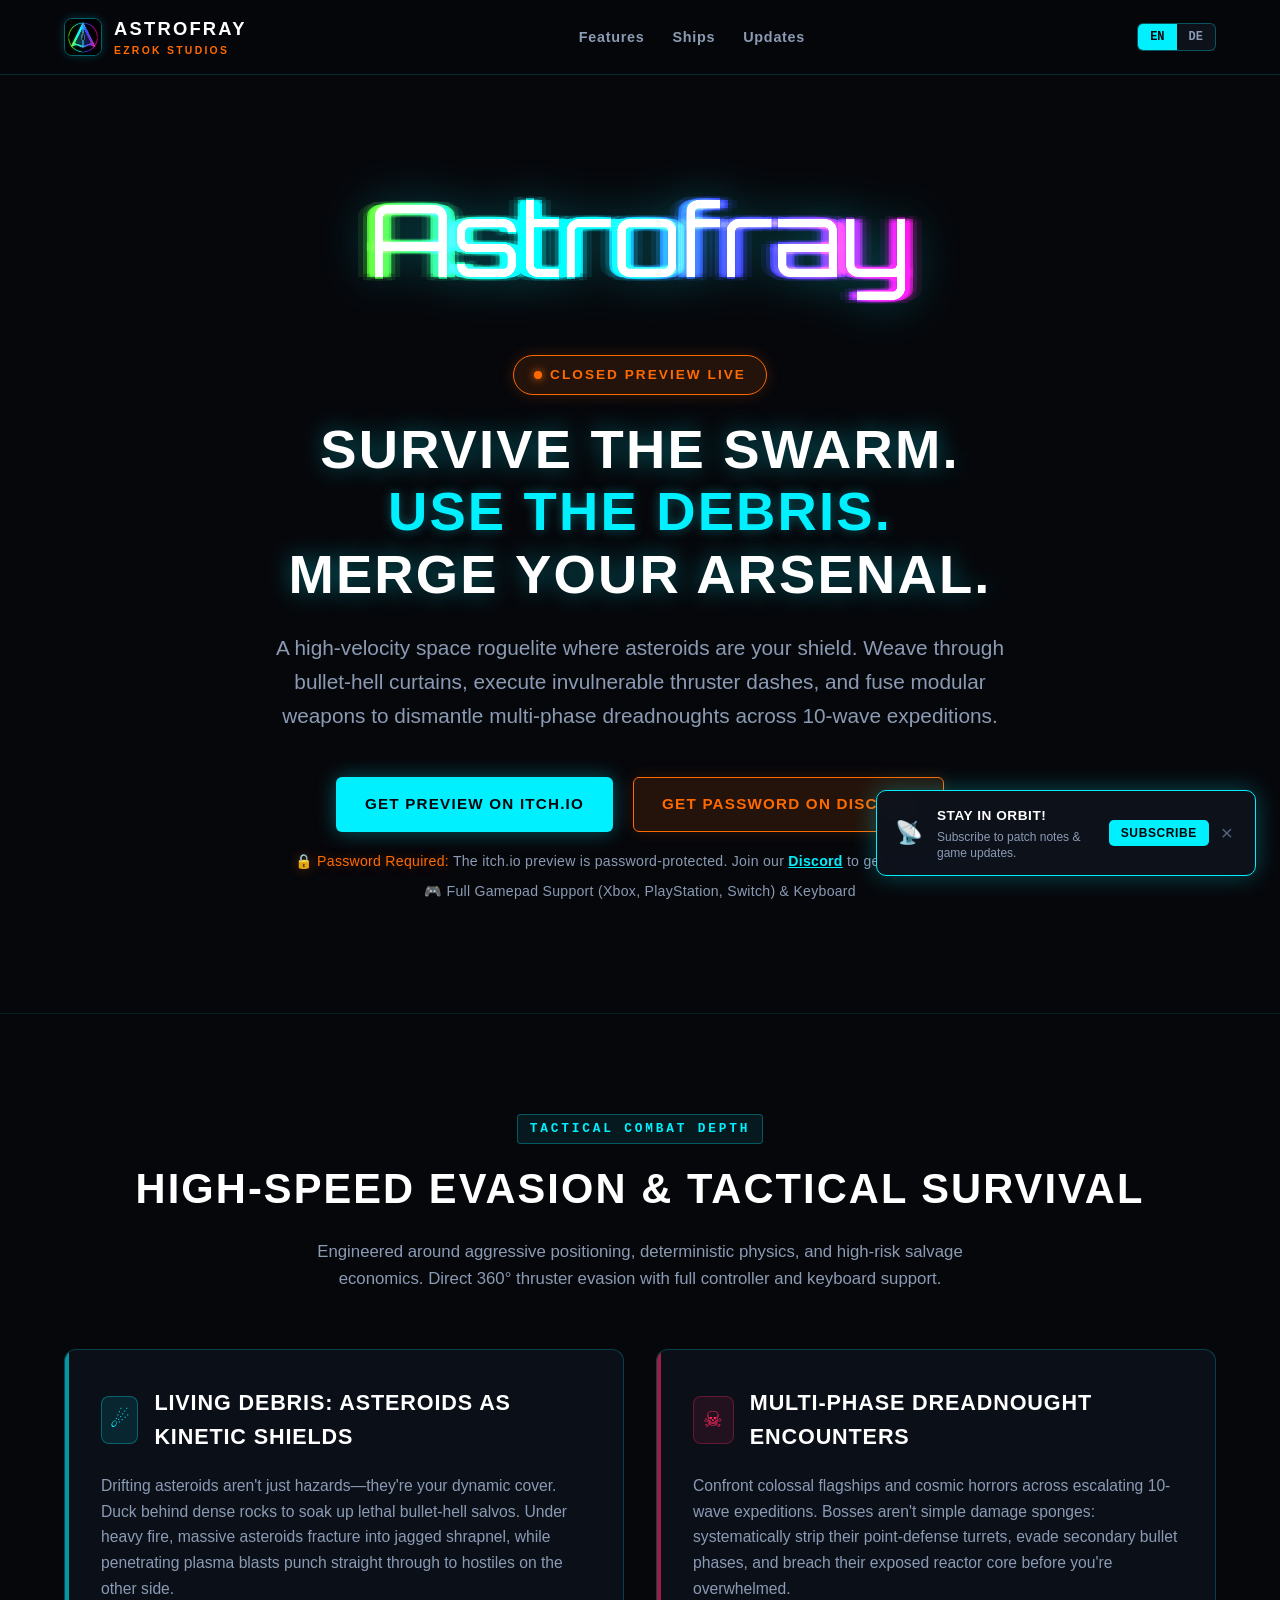
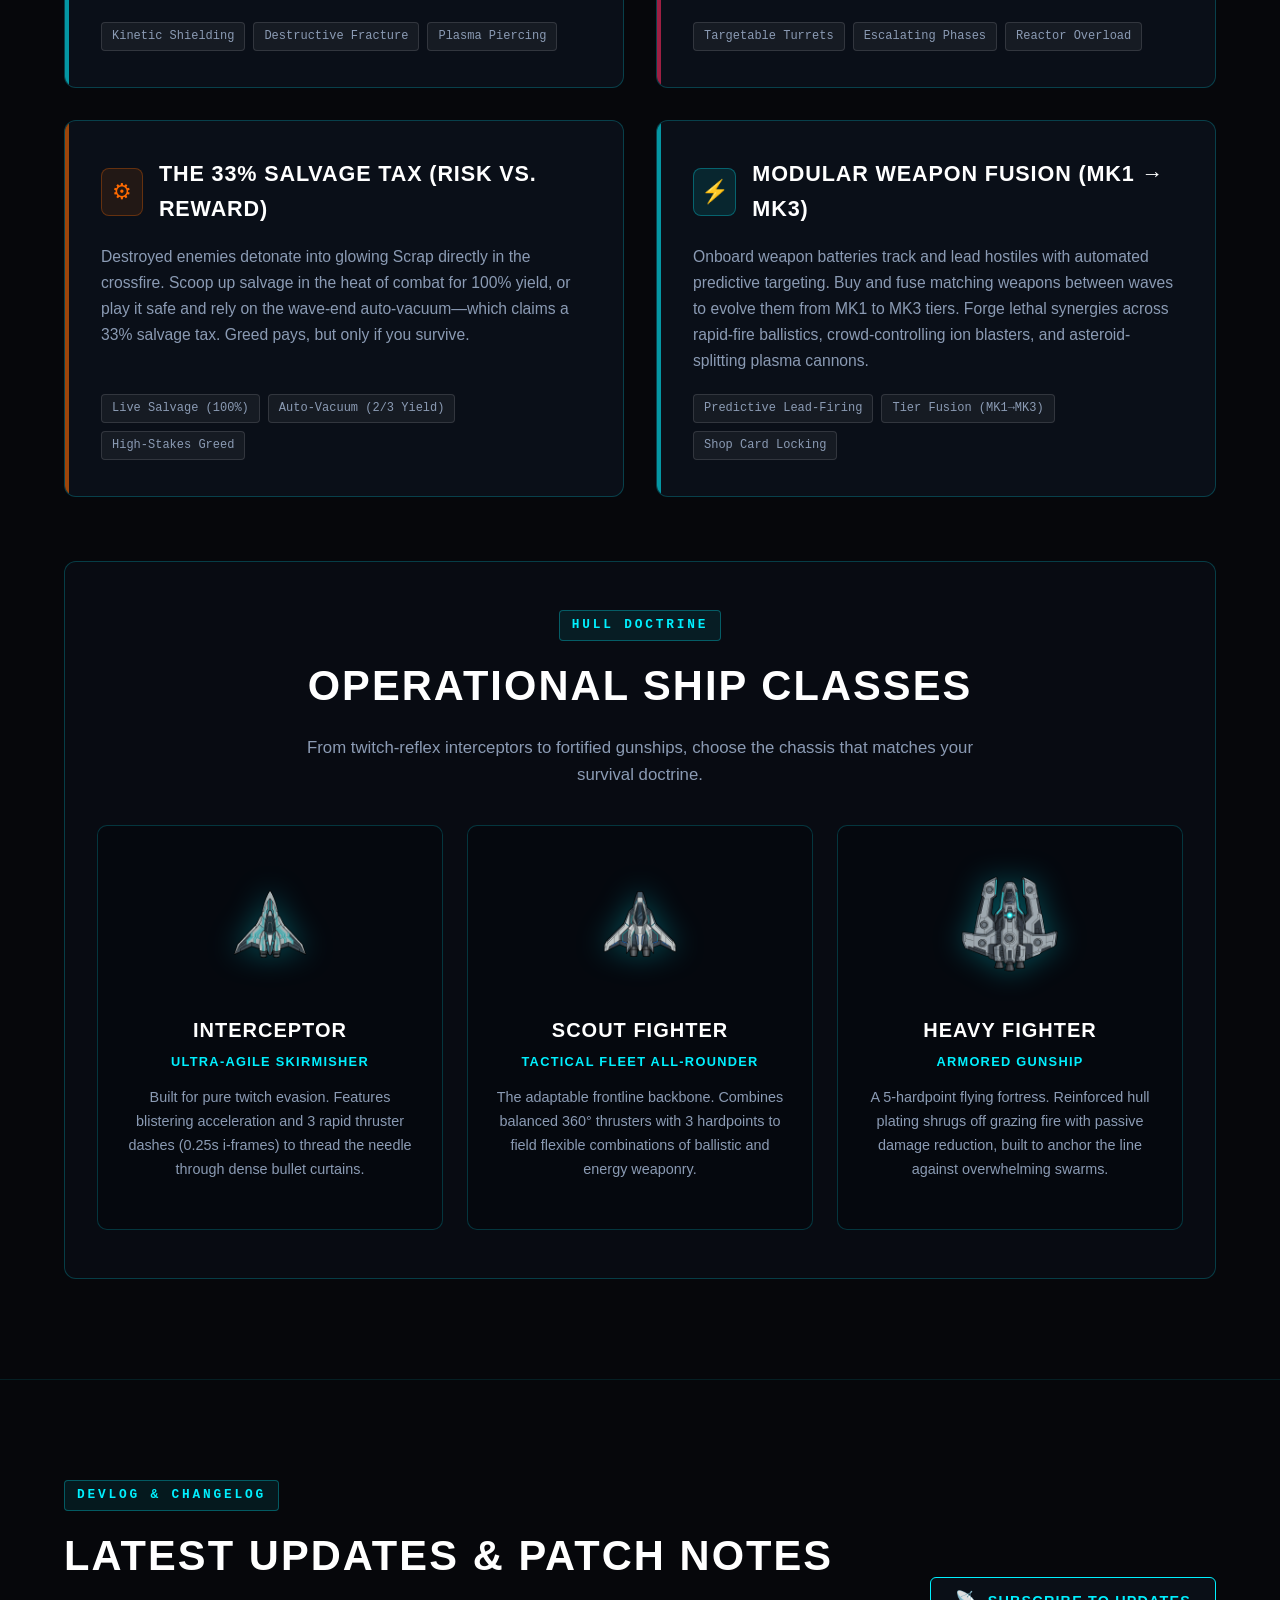
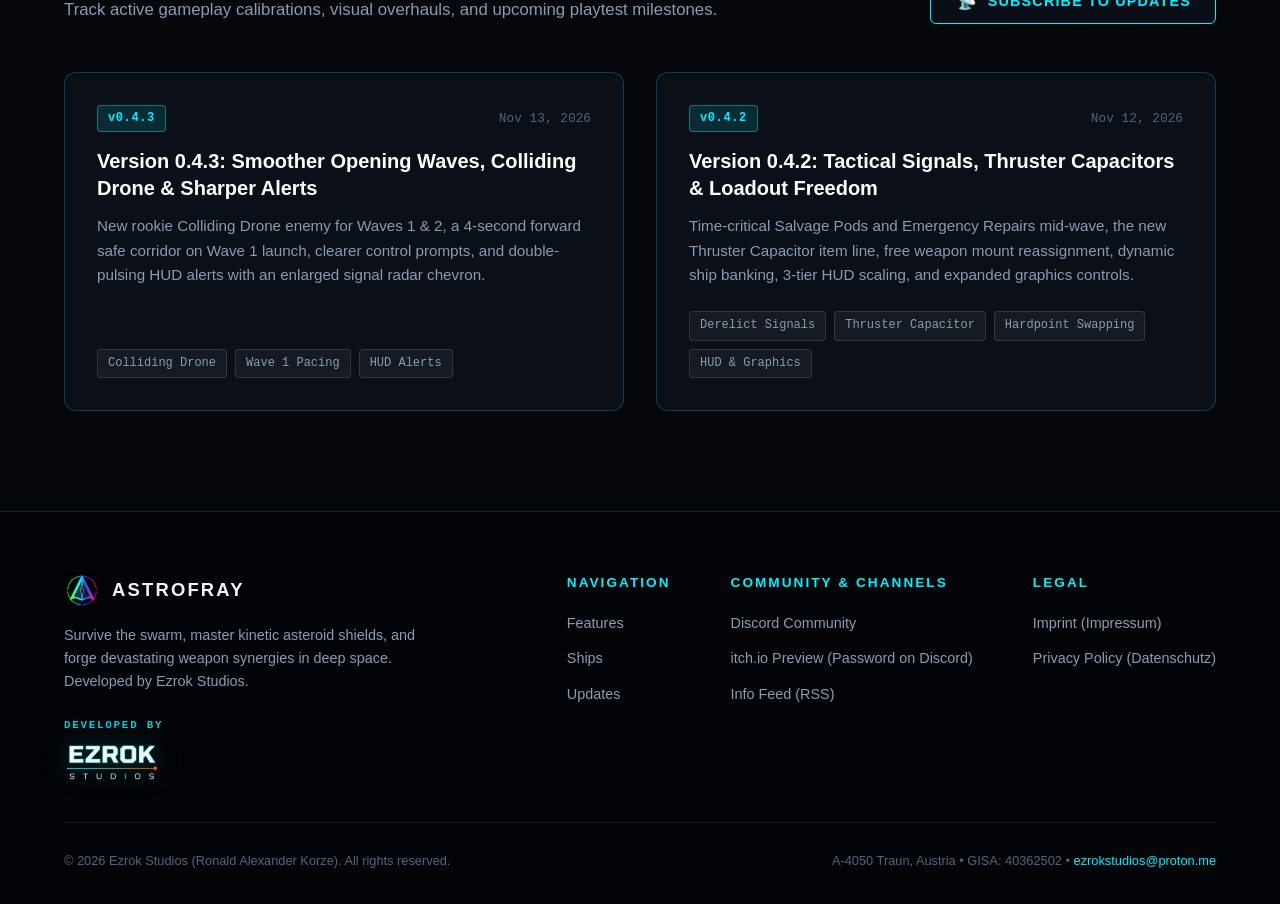
==== commit 1b462e20: "update" ====
--- a/index.html
+++ b/index.html
@@ -21,7 +21,7 @@
   <meta http-equiv="Expires" content="0">
 
   <!-- Favicon -->
-  <link rel="icon" type="image/png" href="assets/favicon.png?v=0.4.3">
+  <link rel="icon" type="image/png" href="assets/favicon.png?v=0.4.3.1">
 
   <!-- RSS / Info Feed Discovery -->
   <link rel="alternate" type="application/rss+xml" title="Astrofray Devlog &amp; Updates" href="feed.xml">
@@ -67,16 +67,19 @@
         "@type": "Organization",
         "@id": "https://ezrokstudios.github.io/astrofray/#organization",
         "name": "Ezrok Studios",
+        "legalName": "Ronald Alexander Korze",
         "url": "https://ezrokstudios.github.io/astrofray/",
         "logo": "https://ezrokstudios.github.io/astrofray/assets/game-icon.png",
         "founder": {
           "@type": "Person",
-          "name": "Ronald Korze"
+          "name": "Ronald Alexander Korze"
         },
         "address": {
           "@type": "PostalAddress",
+          "streetAddress": "Am Vogeltenn 13 Haus 2, Tür 8",
           "addressLocality": "Traun",
           "postalCode": "4050",
+          "addressRegion": "Upper Austria",
           "addressCountry": "AT"
         },
         "contactPoint": {
@@ -85,6 +88,7 @@
           "contactType": "developer support"
         },
         "sameAs": [
+          "https://github.com/ezrokstudios",
           "https://discord.gg/pjmM7vmdB",
           "https://ezrokstudios.itch.io/astrofray-preview"
         ]
@@ -138,7 +142,7 @@
 
 
   <!-- Stylesheet -->
-  <link rel="stylesheet" href="css/styles.css?v=0.4.3">
+  <link rel="stylesheet" href="css/styles.css?v=0.4.3.1">
 </head>
 <body>
 
@@ -150,7 +154,7 @@
   <header class="navbar">
     <div class="container">
       <a href="#" class="nav-brand">
-        <img src="assets/game-icon.png?v=0.4.3" alt="Astrofray Game Icon">
+        <img src="assets/game-icon.png?v=0.4.3.1" alt="Astrofray Game Icon">
         <div class="brand-text">
           <span class="brand-title">Astrofray</span>
           <span class="brand-sub">Ezrok Studios</span>
@@ -185,7 +189,7 @@
         <!-- Real-Time Procedural Neon Logo (Exact Unity URP Shader running in WebGL) -->
         <div class="hero-logo-wrapper" id="heroLogoContainer" title="Astrofray">
           <canvas id="heroLogoCanvas" width="2048" height="512" class="astrofray-logo-canvas" aria-label="Astrofray Game Logo"></canvas>
-          <img id="heroLogoFallback" src="assets/game-logo.png?v=0.4.3" alt="Astrofray Game Logo" class="astrofray-logo-fallback" style="display: none;">
+          <img id="heroLogoFallback" src="assets/game-logo.png?v=0.4.3.1" alt="Astrofray Game Logo" class="astrofray-logo-fallback" style="display: none;">
         </div>
 
         <div class="hero-status-pill">
@@ -316,7 +320,7 @@
             <!-- Ship 1: Interceptor -->
             <article class="ship-card">
               <div class="ship-visual-wrap">
-                <img src="assets/ships/interceptor.png?v=0.4.3" alt="Astrofray Interceptor Ship Sprite">
+                <img src="assets/ships/interceptor.png?v=0.4.3.1" alt="Astrofray Interceptor Ship Sprite">
               </div>
               <h3 class="ship-name" data-i18n="ship1_name">Interceptor</h3>
               <div class="ship-archetype" data-i18n="ship1_archetype">Ultra-Agile Skirmisher</div>
@@ -328,7 +332,7 @@
             <!-- Ship 2: Scout Fighter -->
             <article class="ship-card">
               <div class="ship-visual-wrap">
-                <img src="assets/ships/scoutfighter.png?v=0.4.3" alt="Astrofray Scout Fighter Ship Sprite">
+                <img src="assets/ships/scoutfighter.png?v=0.4.3.1" alt="Astrofray Scout Fighter Ship Sprite">
               </div>
               <h3 class="ship-name" data-i18n="ship2_name">Scout Fighter</h3>
               <div class="ship-archetype" data-i18n="ship2_archetype">Tactical Fleet All-Rounder</div>
@@ -340,7 +344,7 @@
             <!-- Ship 3: Heavy Fighter -->
             <article class="ship-card">
               <div class="ship-visual-wrap">
-                <img src="assets/ships/heavyfighter.png?v=0.4.3" alt="Astrofray Heavy Fighter Ship Sprite">
+                <img src="assets/ships/heavyfighter.png?v=0.4.3.1" alt="Astrofray Heavy Fighter Ship Sprite">
               </div>
               <h3 class="ship-name" data-i18n="ship3_name">Heavy Fighter</h3>
               <div class="ship-archetype" data-i18n="ship3_archetype">Armored Gunship</div>
@@ -423,7 +427,7 @@
       <div class="footer-top">
         <div class="footer-brand-info">
           <div class="footer-logo">
-            <img src="assets/game-icon.png?v=0.4.3" alt="Astrofray Game Icon">
+            <img src="assets/game-icon.png?v=0.4.3.1" alt="Astrofray Game Icon">
             <span class="brand-title">Astrofray</span>
           </div>
           <p class="footer-desc" data-i18n="footer_desc">
@@ -432,7 +436,7 @@
           <div class="footer-studio-badge">
             <span class="studio-badge-label" data-i18n="footer_developed_by">DEVELOPED BY</span>
             <div class="studio-logo-wrap" title="Ezrok Studios">
-              <img src="assets/ezrok-studios-logo.png?v=0.4.3" alt="Ezrok Studios Logo" class="footer-studio-img">
+              <img src="assets/ezrok-studios-logo.png?v=0.4.3.1" alt="Ezrok Studios Logo" class="footer-studio-img">
             </div>
           </div>
         </div>
@@ -467,8 +471,8 @@
       </div>
 
       <div class="footer-bottom">
-        <div>&copy; 2026 Ezrok Studios (Ronald Korze). <span data-i18n="footer_rights">All rights reserved.</span></div>
-        <div>Traun, Austria &bull; <a href="mailto:ezrokstudios@proton.me" style="color: var(--neon-cyan); text-decoration: none;">ezrokstudios@proton.me</a></div>
+        <div>&copy; 2026 Ezrok Studios (Ronald Alexander Korze). <span data-i18n="footer_rights">All rights reserved.</span></div>
+        <div>A-4050 Traun, Austria &bull; GISA: 40362502 &bull; <a href="mailto:ezrokstudios@proton.me" style="color: var(--neon-cyan); text-decoration: none;">ezrokstudios@proton.me</a></div>
       </div>
     </div>
   </footer>
@@ -500,6 +504,6 @@
   </aside>
 
   <!-- Main JavaScript File -->
-  <script src="js/main.js?v=0.4.3"></script>
+  <script src="js/main.js?v=0.4.3.1"></script>
 </body>
 </html>
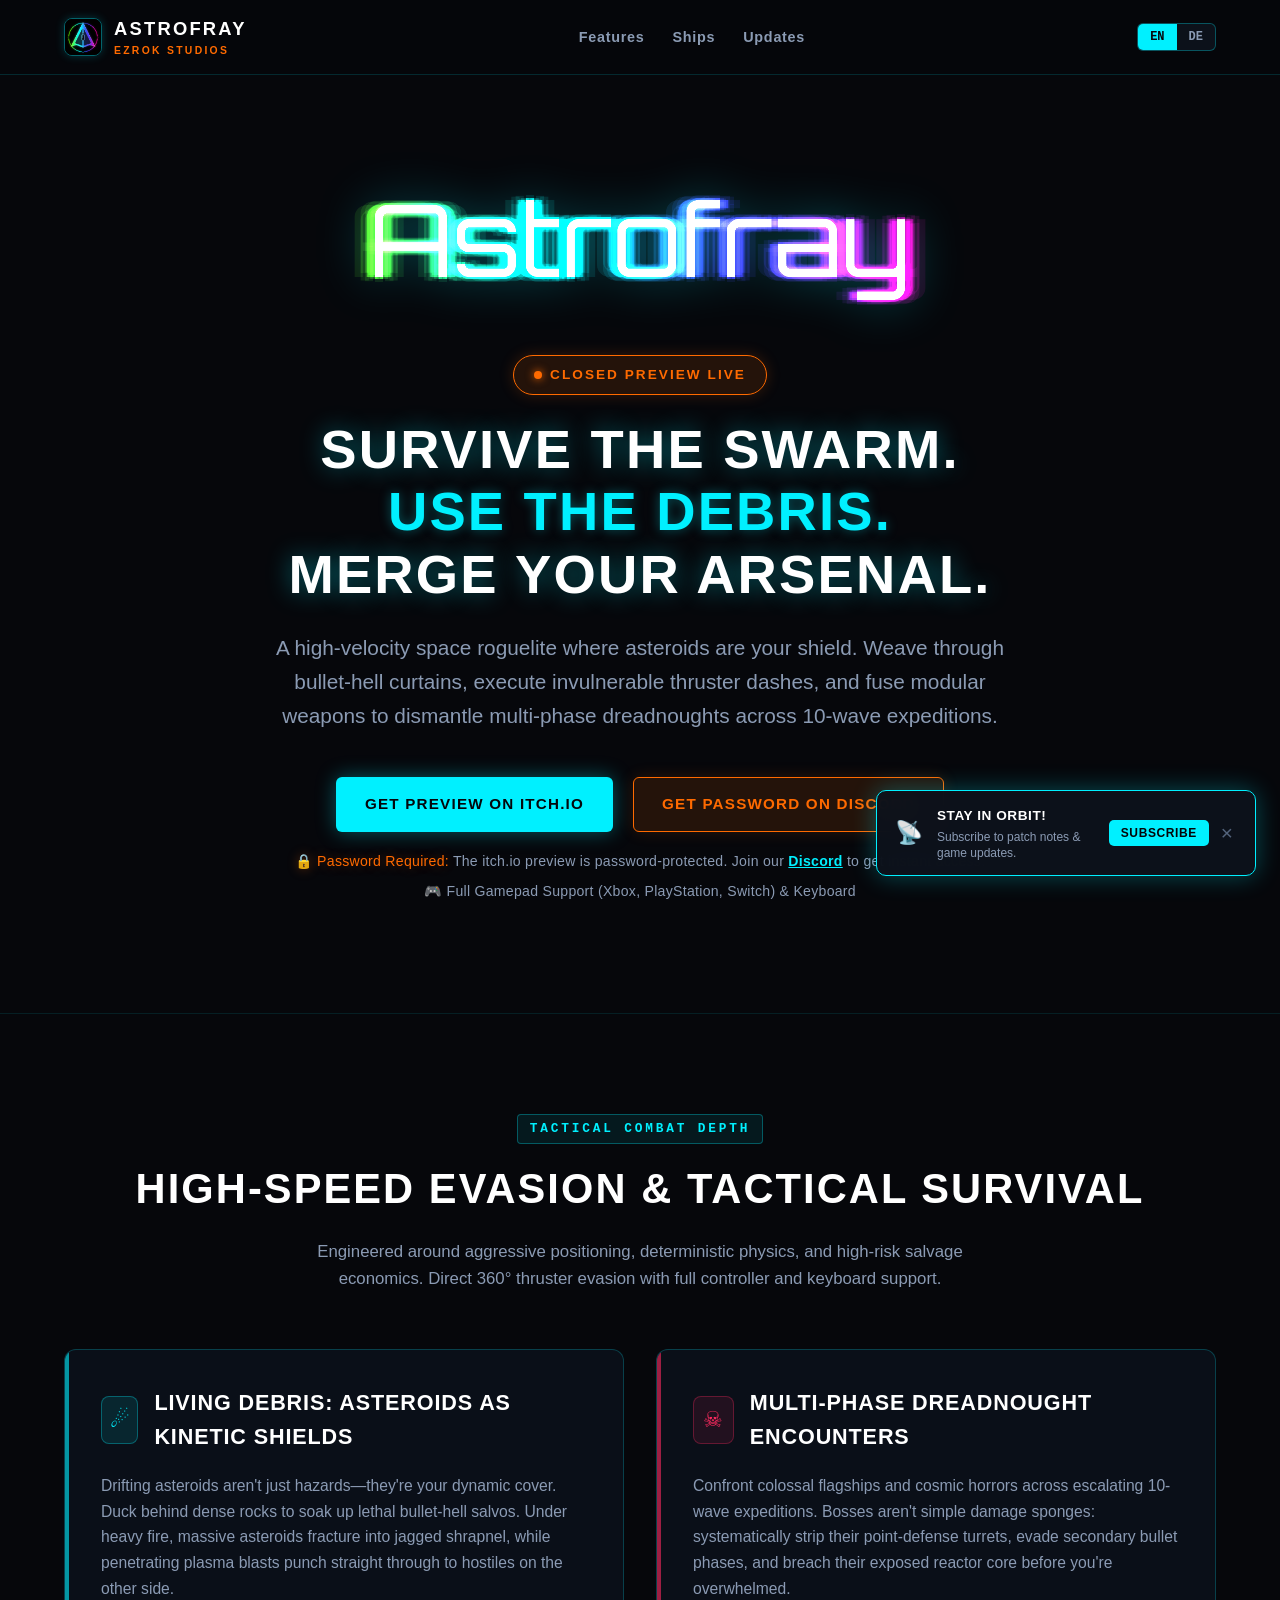
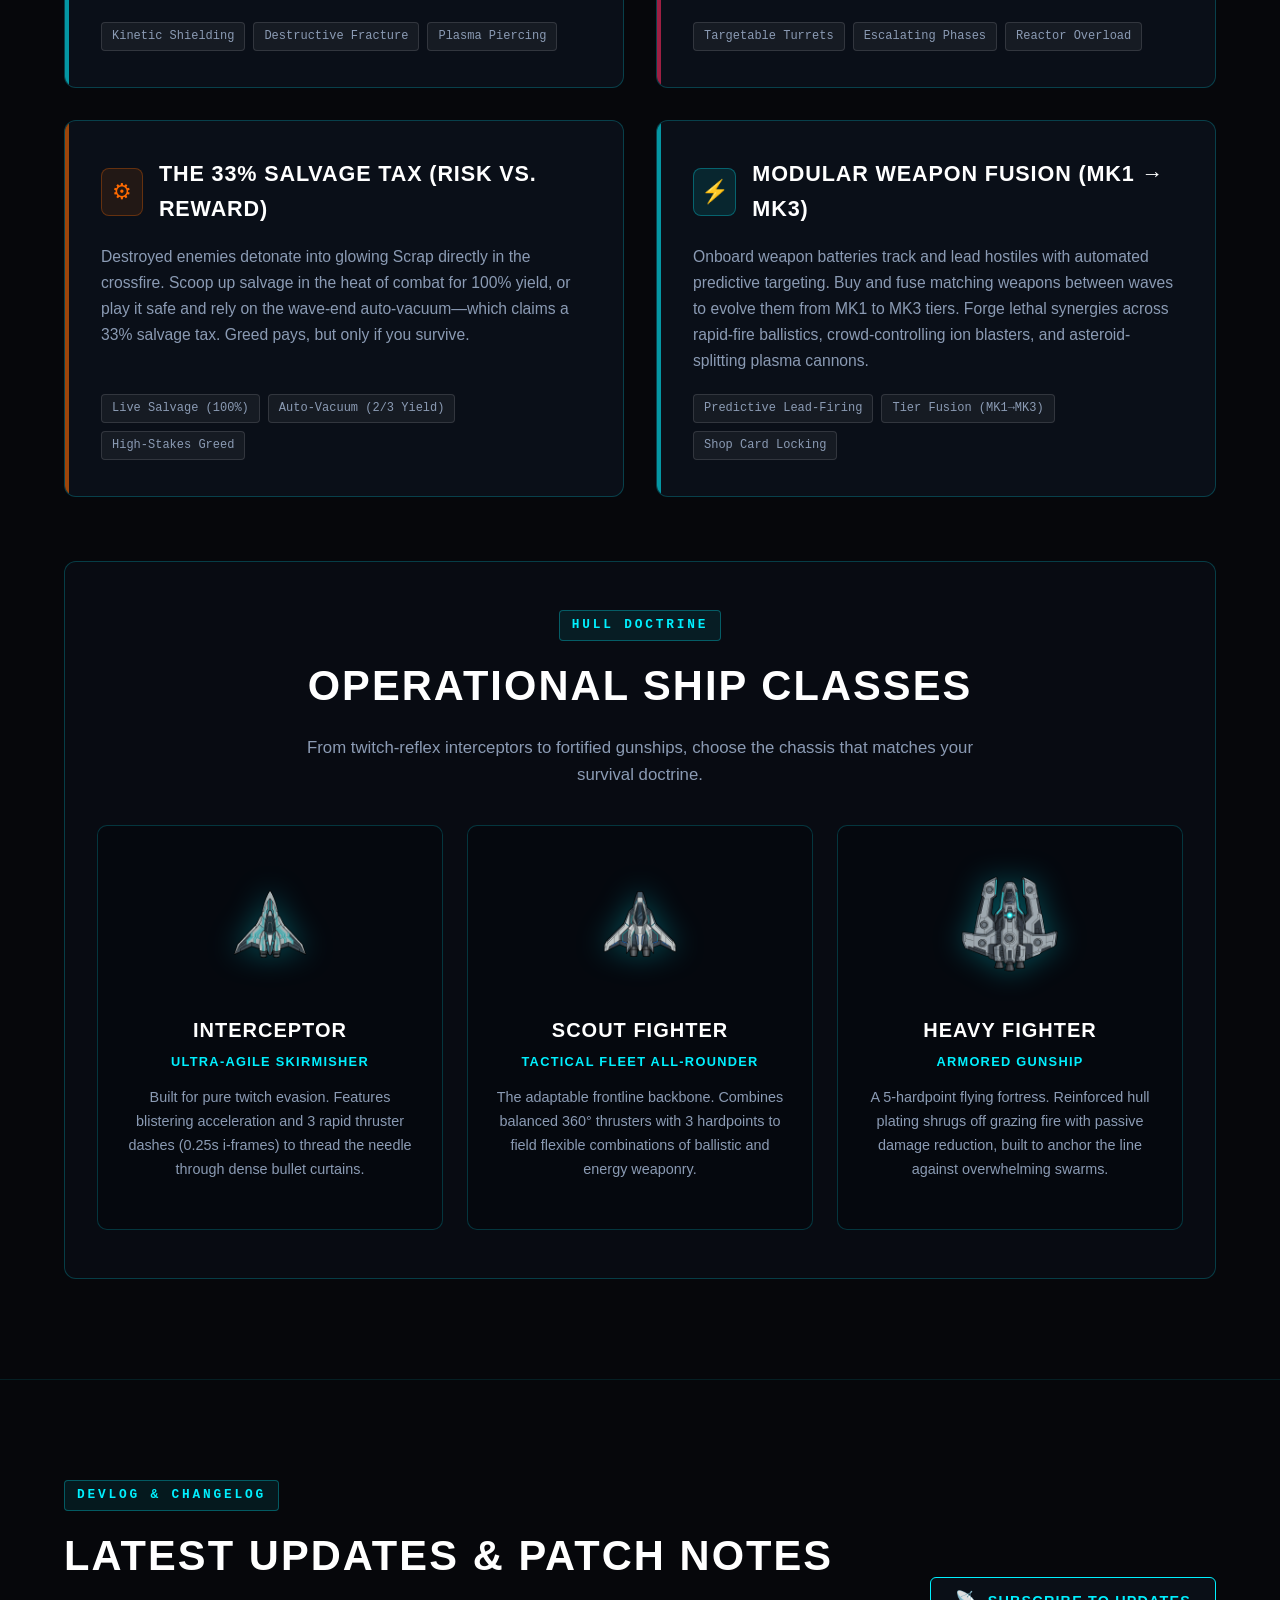
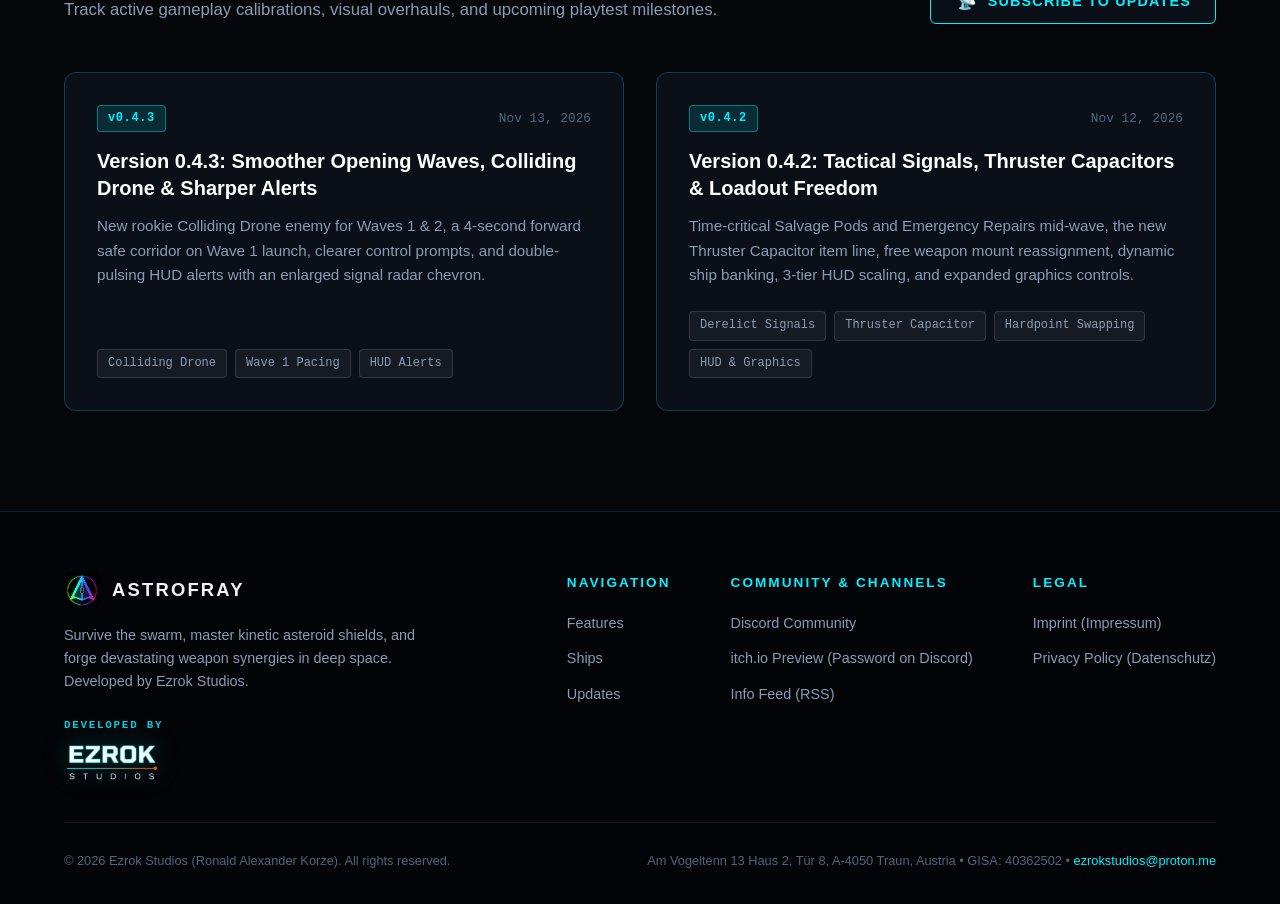
==== commit 23296998: "update" ====
--- a/index.html
+++ b/index.html
@@ -21,7 +21,7 @@
   <meta http-equiv="Expires" content="0">
 
   <!-- Favicon -->
-  <link rel="icon" type="image/png" href="assets/favicon.png?v=0.4.3.1">
+  <link rel="icon" type="image/png" href="assets/favicon.png?v=0.4.3.2">
 
   <!-- RSS / Info Feed Discovery -->
   <link rel="alternate" type="application/rss+xml" title="Astrofray Devlog &amp; Updates" href="feed.xml">
@@ -142,7 +142,7 @@
 
 
   <!-- Stylesheet -->
-  <link rel="stylesheet" href="css/styles.css?v=0.4.3.1">
+  <link rel="stylesheet" href="css/styles.css?v=0.4.3.2">
 </head>
 <body>
 
@@ -154,7 +154,7 @@
   <header class="navbar">
     <div class="container">
       <a href="#" class="nav-brand">
-        <img src="assets/game-icon.png?v=0.4.3.1" alt="Astrofray Game Icon">
+        <img src="assets/game-icon.png?v=0.4.3.2" alt="Astrofray Game Icon">
         <div class="brand-text">
           <span class="brand-title">Astrofray</span>
           <span class="brand-sub">Ezrok Studios</span>
@@ -189,7 +189,7 @@
         <!-- Real-Time Procedural Neon Logo (Exact Unity URP Shader running in WebGL) -->
         <div class="hero-logo-wrapper" id="heroLogoContainer" title="Astrofray">
           <canvas id="heroLogoCanvas" width="2048" height="512" class="astrofray-logo-canvas" aria-label="Astrofray Game Logo"></canvas>
-          <img id="heroLogoFallback" src="assets/game-logo.png?v=0.4.3.1" alt="Astrofray Game Logo" class="astrofray-logo-fallback" style="display: none;">
+          <img id="heroLogoFallback" src="assets/game-logo.png?v=0.4.3.2" alt="Astrofray Game Logo" class="astrofray-logo-fallback" style="display: none;">
         </div>
 
         <div class="hero-status-pill">
@@ -320,7 +320,7 @@
             <!-- Ship 1: Interceptor -->
             <article class="ship-card">
               <div class="ship-visual-wrap">
-                <img src="assets/ships/interceptor.png?v=0.4.3.1" alt="Astrofray Interceptor Ship Sprite">
+                <img src="assets/ships/interceptor.png?v=0.4.3.2" alt="Astrofray Interceptor Ship Sprite">
               </div>
               <h3 class="ship-name" data-i18n="ship1_name">Interceptor</h3>
               <div class="ship-archetype" data-i18n="ship1_archetype">Ultra-Agile Skirmisher</div>
@@ -332,7 +332,7 @@
             <!-- Ship 2: Scout Fighter -->
             <article class="ship-card">
               <div class="ship-visual-wrap">
-                <img src="assets/ships/scoutfighter.png?v=0.4.3.1" alt="Astrofray Scout Fighter Ship Sprite">
+                <img src="assets/ships/scoutfighter.png?v=0.4.3.2" alt="Astrofray Scout Fighter Ship Sprite">
               </div>
               <h3 class="ship-name" data-i18n="ship2_name">Scout Fighter</h3>
               <div class="ship-archetype" data-i18n="ship2_archetype">Tactical Fleet All-Rounder</div>
@@ -344,7 +344,7 @@
             <!-- Ship 3: Heavy Fighter -->
             <article class="ship-card">
               <div class="ship-visual-wrap">
-                <img src="assets/ships/heavyfighter.png?v=0.4.3.1" alt="Astrofray Heavy Fighter Ship Sprite">
+                <img src="assets/ships/heavyfighter.png?v=0.4.3.2" alt="Astrofray Heavy Fighter Ship Sprite">
               </div>
               <h3 class="ship-name" data-i18n="ship3_name">Heavy Fighter</h3>
               <div class="ship-archetype" data-i18n="ship3_archetype">Armored Gunship</div>
@@ -427,7 +427,7 @@
       <div class="footer-top">
         <div class="footer-brand-info">
           <div class="footer-logo">
-            <img src="assets/game-icon.png?v=0.4.3.1" alt="Astrofray Game Icon">
+            <img src="assets/game-icon.png?v=0.4.3.2" alt="Astrofray Game Icon">
             <span class="brand-title">Astrofray</span>
           </div>
           <p class="footer-desc" data-i18n="footer_desc">
@@ -436,7 +436,7 @@
           <div class="footer-studio-badge">
             <span class="studio-badge-label" data-i18n="footer_developed_by">DEVELOPED BY</span>
             <div class="studio-logo-wrap" title="Ezrok Studios">
-              <img src="assets/ezrok-studios-logo.png?v=0.4.3.1" alt="Ezrok Studios Logo" class="footer-studio-img">
+              <img src="assets/ezrok-studios-logo.png?v=0.4.3.2" alt="Ezrok Studios Logo" class="footer-studio-img">
             </div>
           </div>
         </div>
@@ -463,8 +463,8 @@
           <div>
             <div class="footer-col-title" data-i18n="footer_col_legal">Legal</div>
             <ul class="footer-links">
-              <li><button type="button" class="legal-trigger" data-modal="imprint" data-i18n="footer_imprint">Imprint (Impressum)</button></li>
-              <li><button type="button" class="legal-trigger" data-modal="privacy" data-i18n="footer_privacy">Privacy Policy (Datenschutz)</button></li>
+              <li><a href="impressum.html" class="legal-trigger" data-modal="imprint" data-i18n="footer_imprint">Imprint (Impressum)</a></li>
+              <li><a href="privacy.html" class="legal-trigger" data-modal="privacy" data-i18n="footer_privacy">Privacy Policy (Datenschutz)</a></li>
             </ul>
           </div>
         </div>
@@ -472,7 +472,7 @@
 
       <div class="footer-bottom">
         <div>&copy; 2026 Ezrok Studios (Ronald Alexander Korze). <span data-i18n="footer_rights">All rights reserved.</span></div>
-        <div>A-4050 Traun, Austria &bull; GISA: 40362502 &bull; <a href="mailto:ezrokstudios@proton.me" style="color: var(--neon-cyan); text-decoration: none;">ezrokstudios@proton.me</a></div>
+        <div>Am Vogeltenn 13 Haus 2, Tür 8, A-4050 Traun, Austria &bull; GISA: 40362502 &bull; <a href="mailto:ezrokstudios@proton.me" style="color: var(--neon-cyan); text-decoration: none;">ezrokstudios@proton.me</a></div>
       </div>
     </div>
   </footer>
@@ -504,6 +504,6 @@
   </aside>
 
   <!-- Main JavaScript File -->
-  <script src="js/main.js?v=0.4.3.1"></script>
+  <script src="js/main.js?v=0.4.3.2"></script>
 </body>
 </html>
--- a/css/styles.css
+++ b/css/styles.css
@@ -1144,6 +1144,87 @@
   justify-content: flex-end;
 }
 
+/* STANDALONE LEGAL PAGES (impressum.html, privacy.html) */
+html[data-js-lang="en"] [data-lang-block="de"],
+html[data-js-lang="de"] [data-lang-block="en"] {
+  display: none;
+}
+
+.legal-page {
+  padding: 64px 0 96px;
+}
+
+.legal-card {
+  max-width: 820px;
+  margin: 0 auto;
+  background: var(--bg-card);
+  border: 1px solid var(--panel-border);
+  border-radius: 12px;
+  padding: 40px 44px;
+  box-shadow: 0 0 40px rgba(0, 240, 255, 0.08);
+}
+
+.legal-brand-header {
+  text-align: center;
+  margin-bottom: 28px;
+  padding-bottom: 20px;
+  border-bottom: 1px solid rgba(0, 240, 255, 0.15);
+}
+
+.legal-brand-logo {
+  max-height: 52px;
+  width: auto;
+  filter: drop-shadow(0 0 16px rgba(0, 240, 255, 0.35));
+}
+
+.legal-doc + .legal-doc {
+  margin-top: 48px;
+  padding-top: 36px;
+  border-top: 1px solid rgba(0, 240, 255, 0.2);
+}
+
+.legal-doc h1 {
+  font-size: clamp(1.5rem, 3.5vw, 2.1rem);
+  font-weight: 900;
+  color: #fff;
+  text-transform: uppercase;
+  letter-spacing: 0.04em;
+  margin-bottom: 24px;
+}
+
+.legal-doc h2 {
+  font-size: 1.05rem;
+  font-weight: 800;
+  color: #fff;
+  margin: 24px 0 8px 0;
+}
+
+.legal-doc p {
+  color: var(--text-muted);
+  font-size: 0.96rem;
+  line-height: 1.7;
+  margin-bottom: 12px;
+}
+
+.legal-doc a {
+  color: var(--neon-cyan);
+}
+
+.legal-doc code {
+  font-family: var(--font-mono);
+  font-size: 0.85em;
+  color: var(--neon-cyan);
+}
+
+.legal-back-row {
+  margin-top: 32px;
+  padding-top: 24px;
+  border-top: 1px solid rgba(255, 255, 255, 0.08);
+  display: flex;
+  flex-wrap: wrap;
+  gap: 12px;
+}
+
 /* RESPONSIVE BREAKPOINTS */
 @media (max-width: 992px) {
   .features-grid {
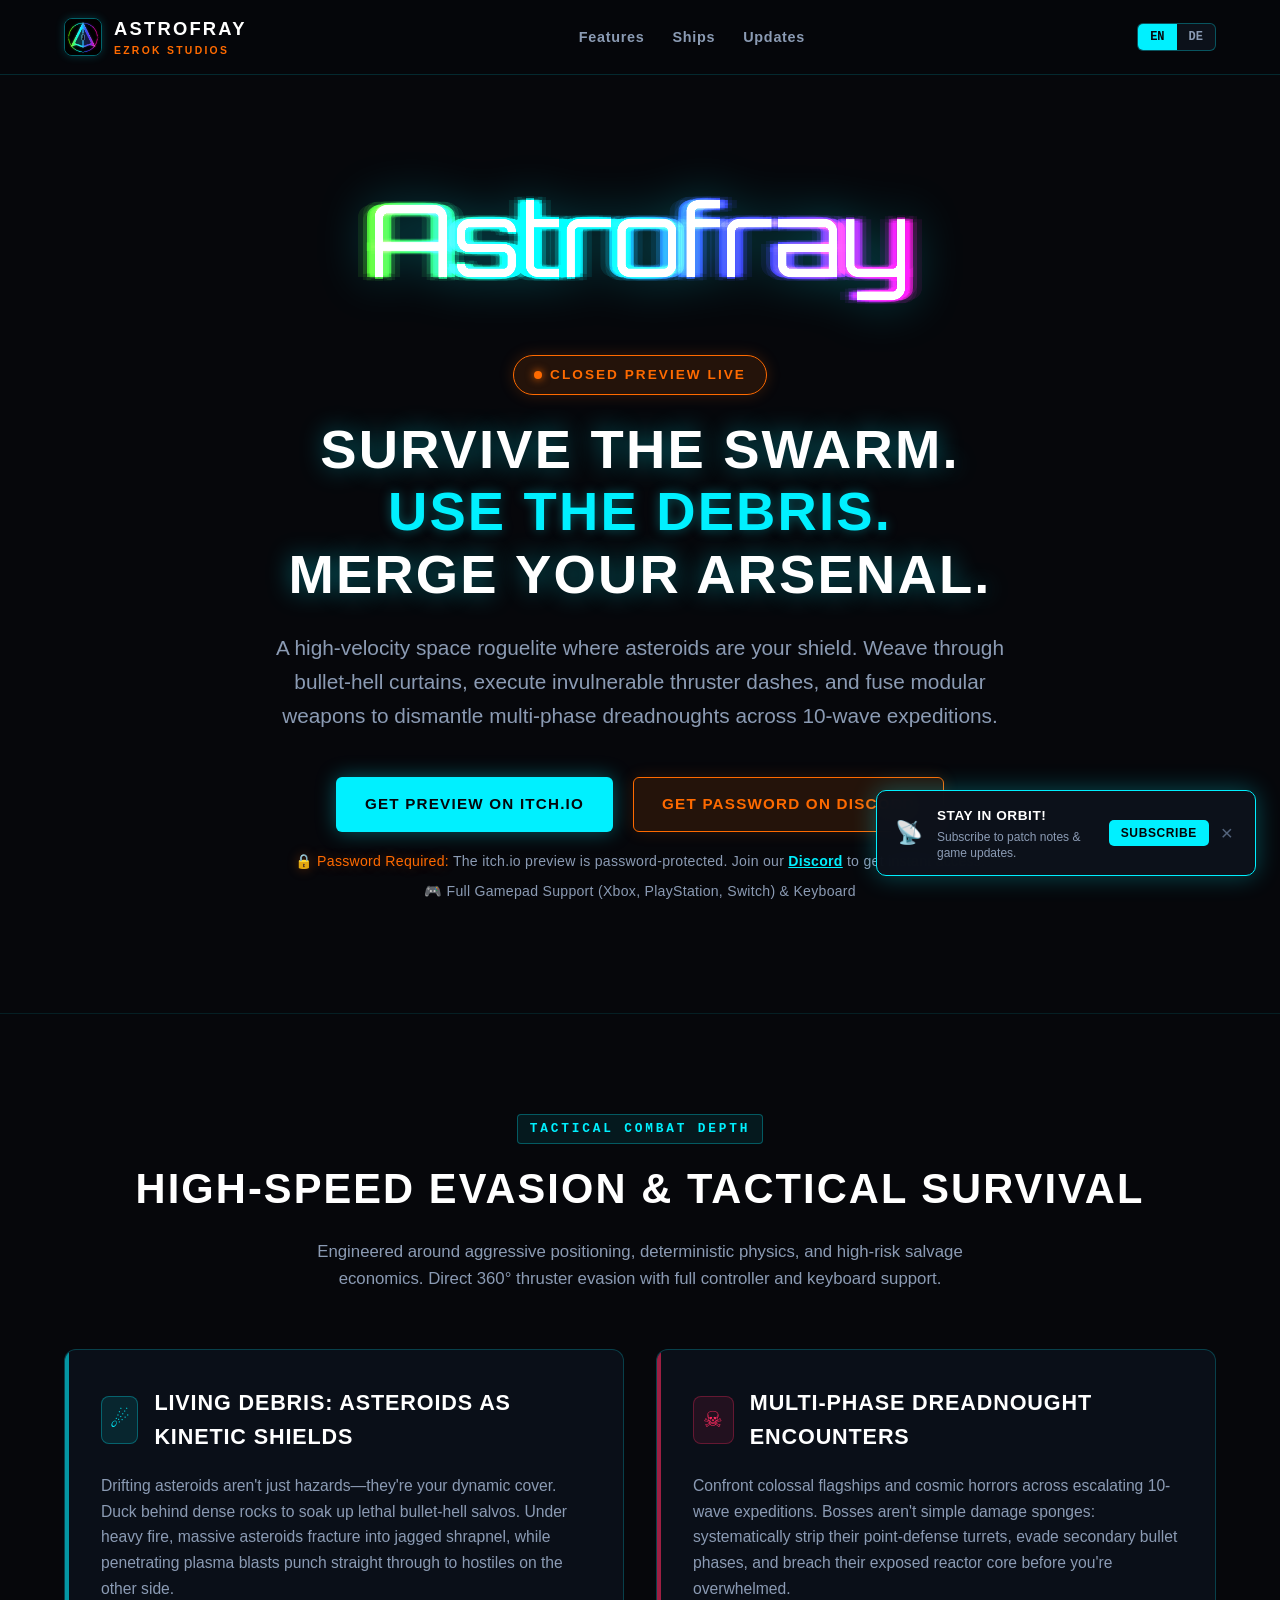
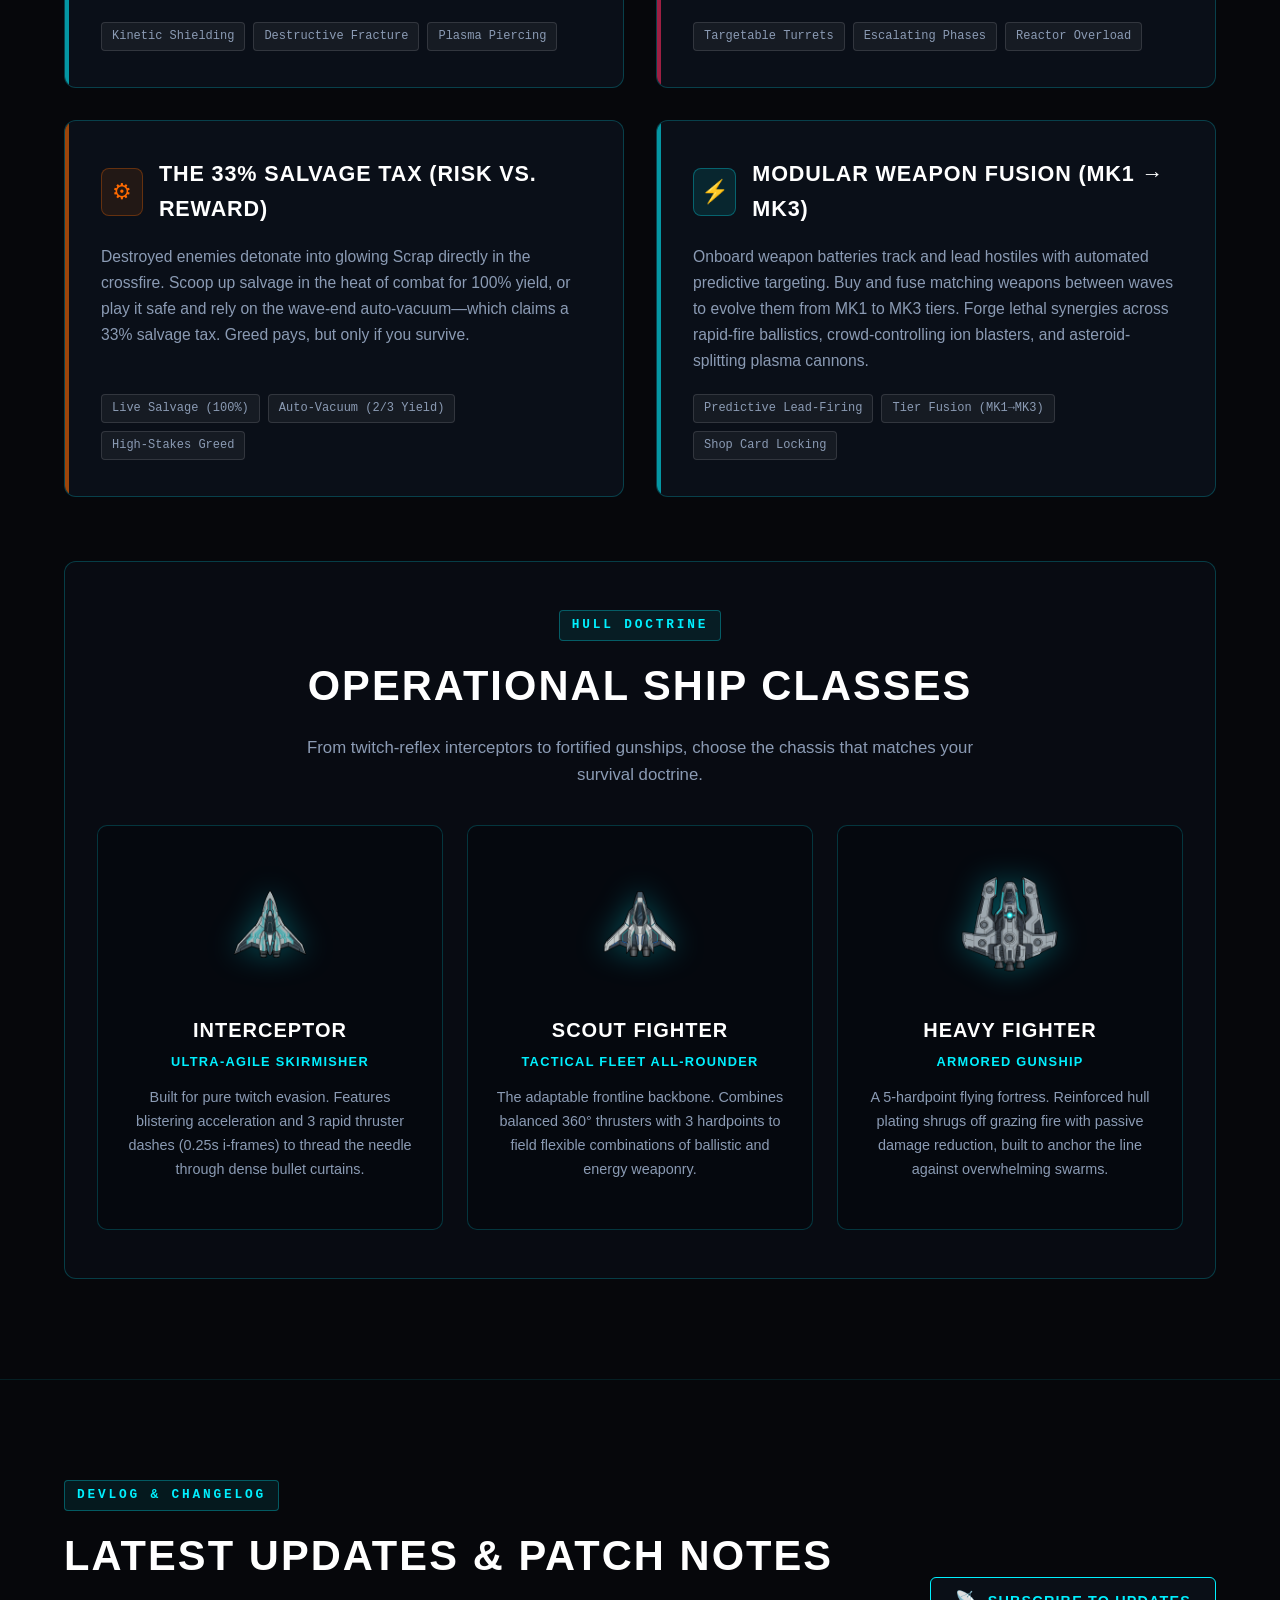
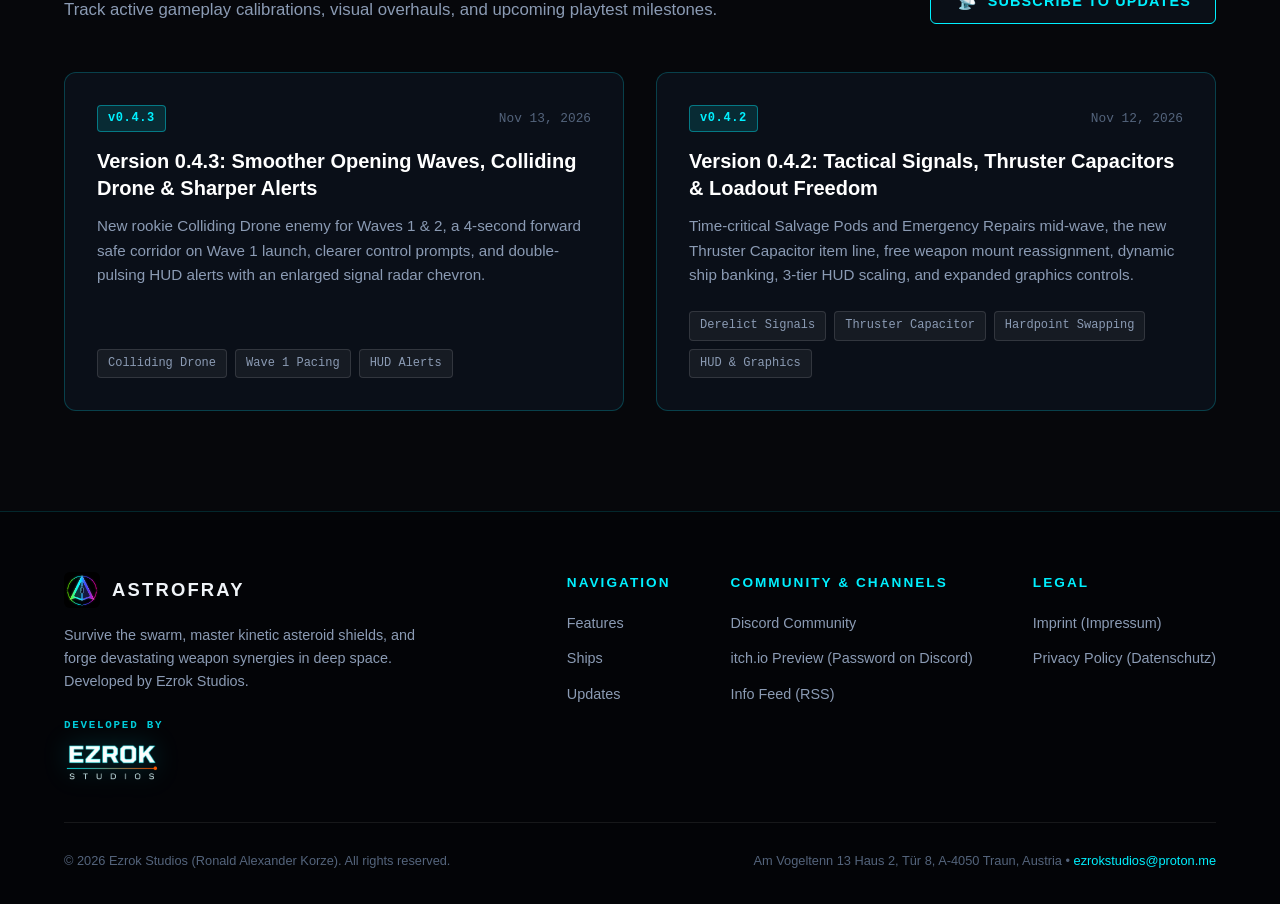
==== commit 3936ef95: "update" ====
--- a/index.html
+++ b/index.html
@@ -472,7 +472,7 @@
 
       <div class="footer-bottom">
         <div>&copy; 2026 Ezrok Studios (Ronald Alexander Korze). <span data-i18n="footer_rights">All rights reserved.</span></div>
-        <div>Am Vogeltenn 13 Haus 2, Tür 8, A-4050 Traun, Austria &bull; GISA: 40362502 &bull; <a href="mailto:ezrokstudios@proton.me" style="color: var(--neon-cyan); text-decoration: none;">ezrokstudios@proton.me</a></div>
+        <div>Am Vogeltenn 13 Haus 2, Tür 8, A-4050 Traun, Austria &bull; <a href="mailto:ezrokstudios@proton.me" style="color: var(--neon-cyan); text-decoration: none;">ezrokstudios@proton.me</a></div>
       </div>
     </div>
   </footer>
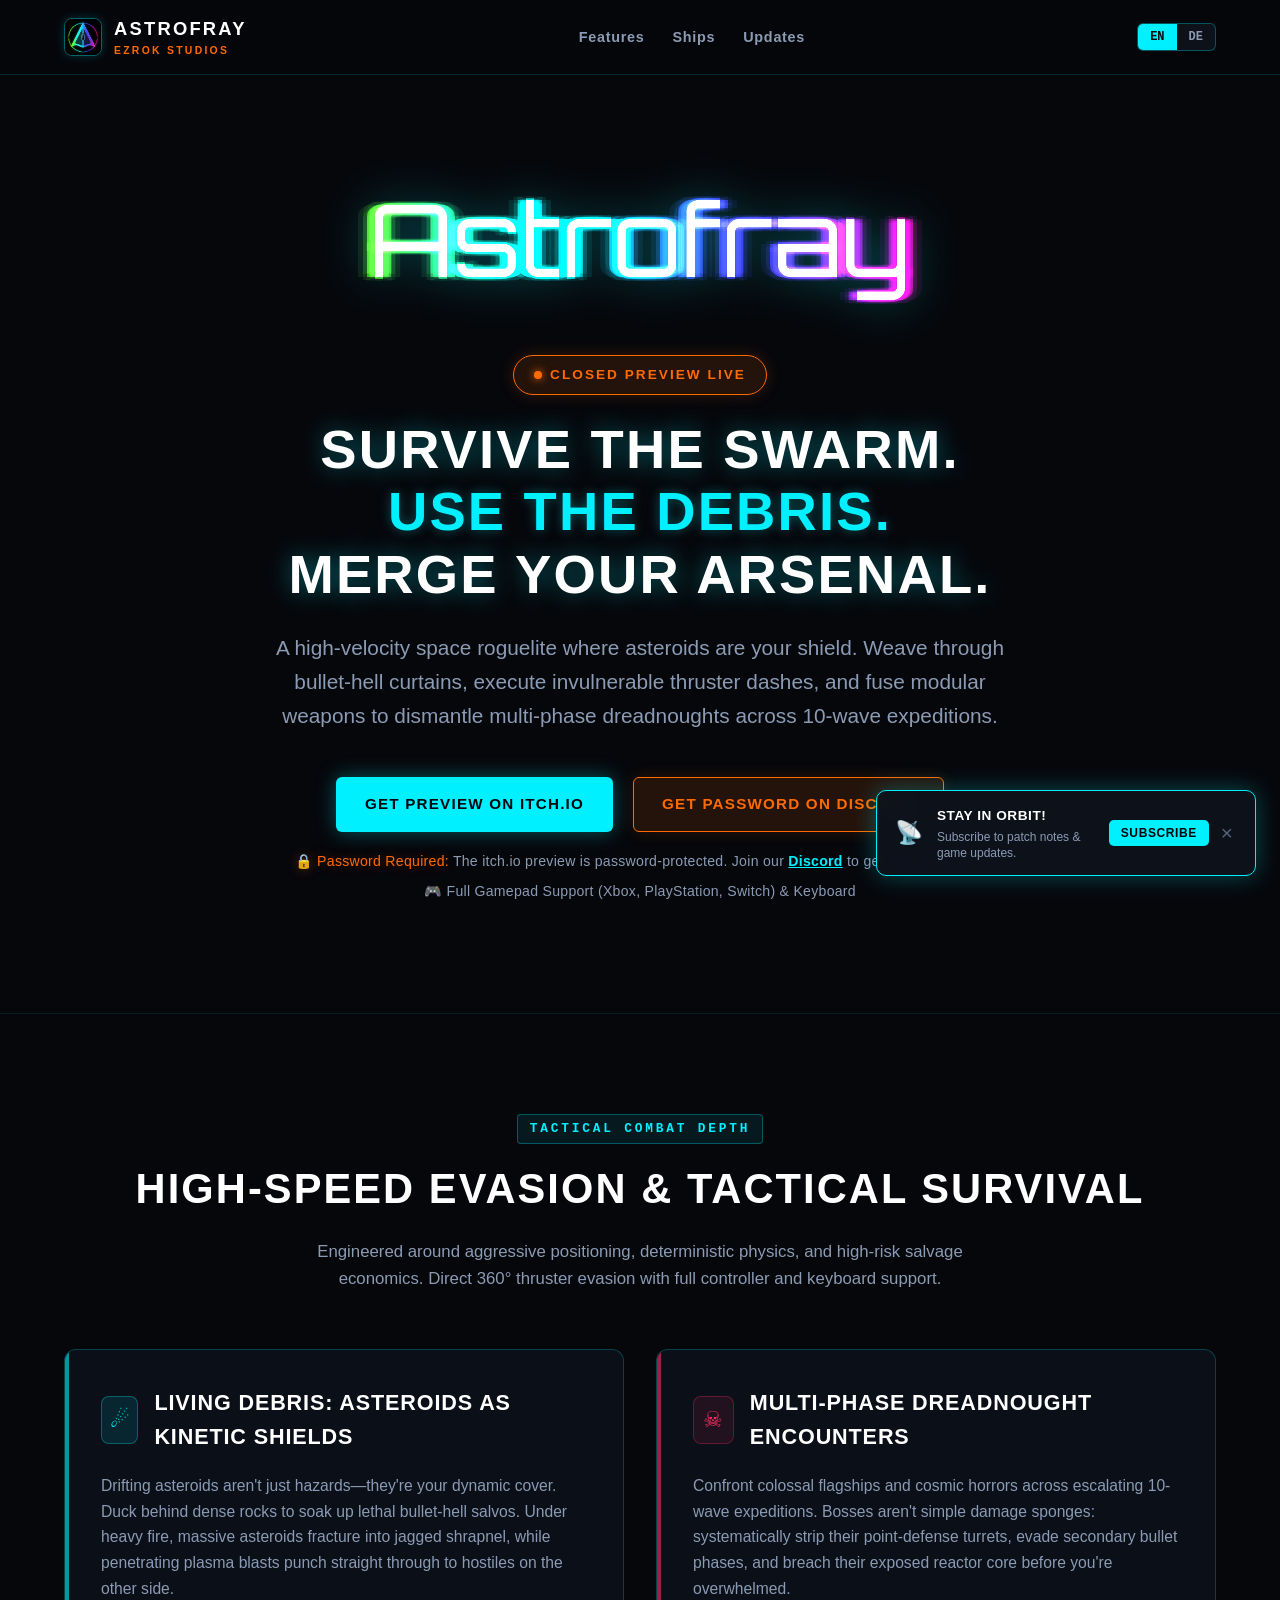
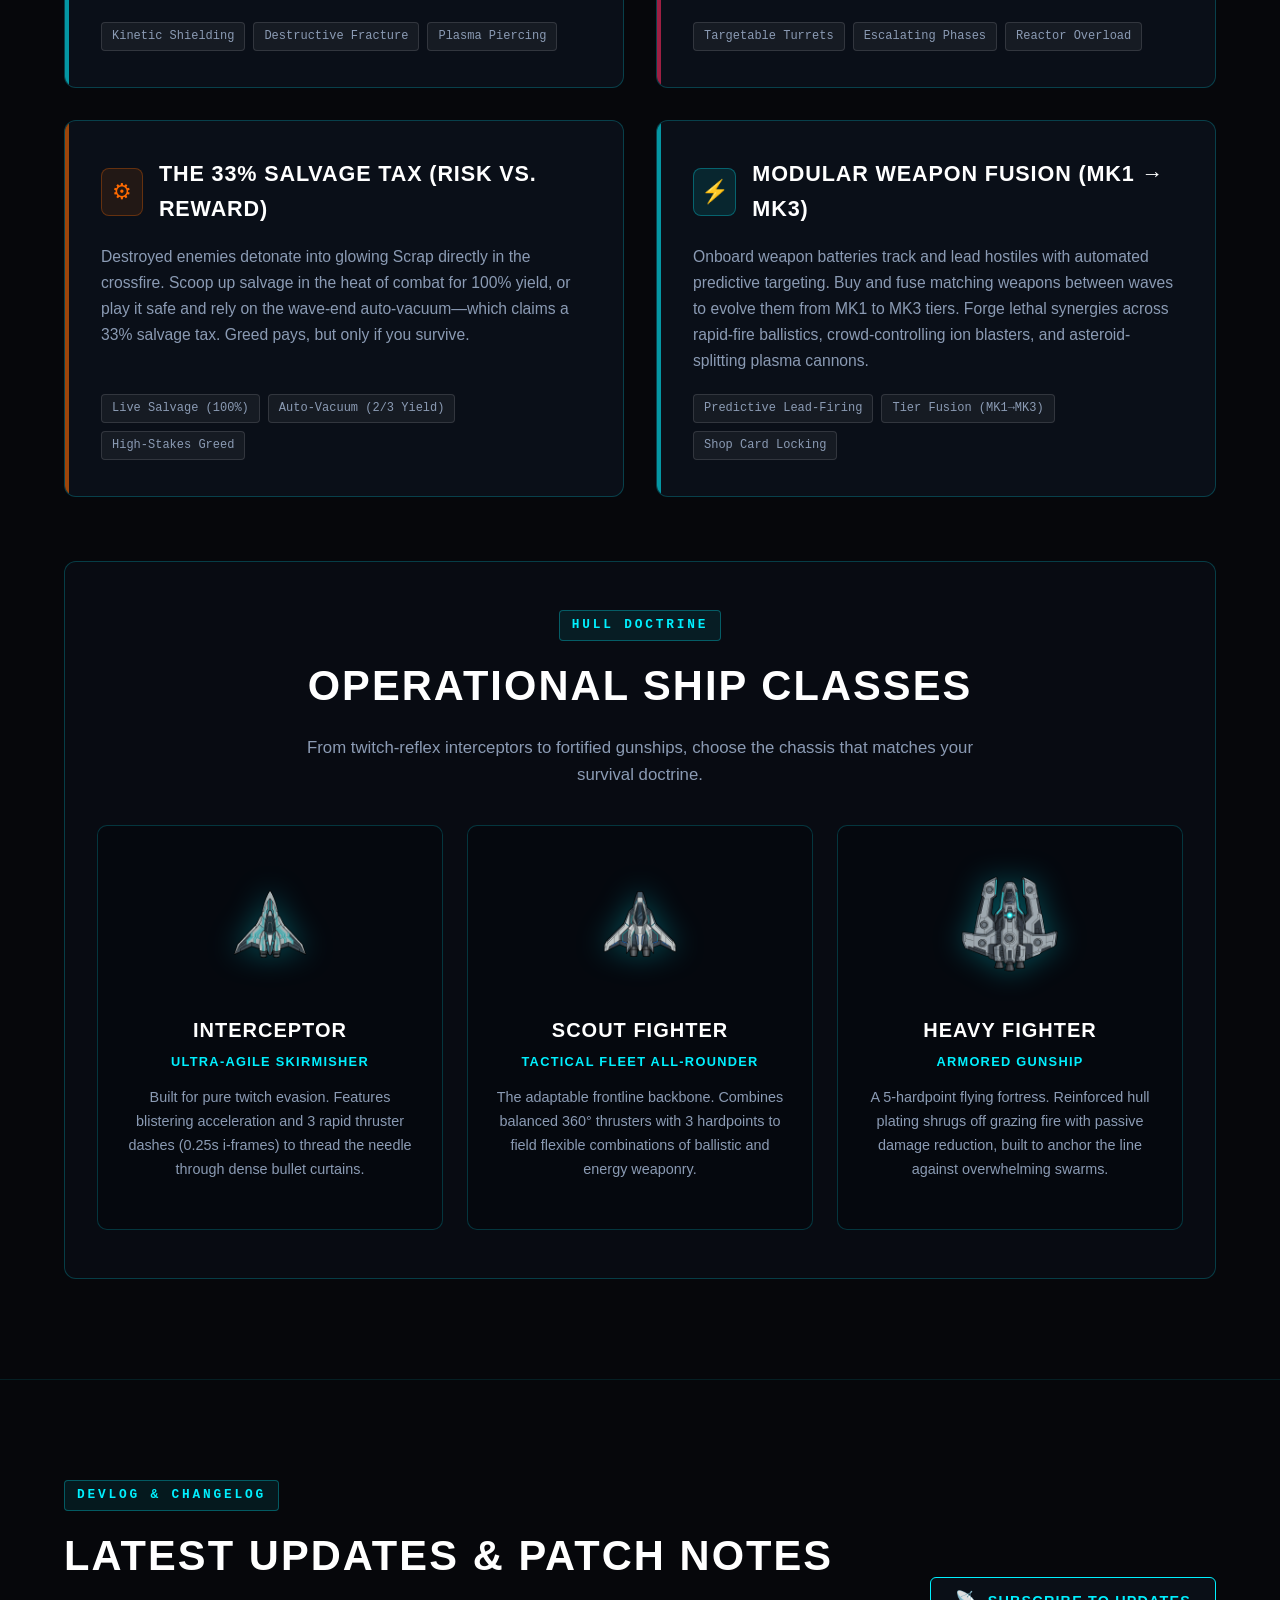
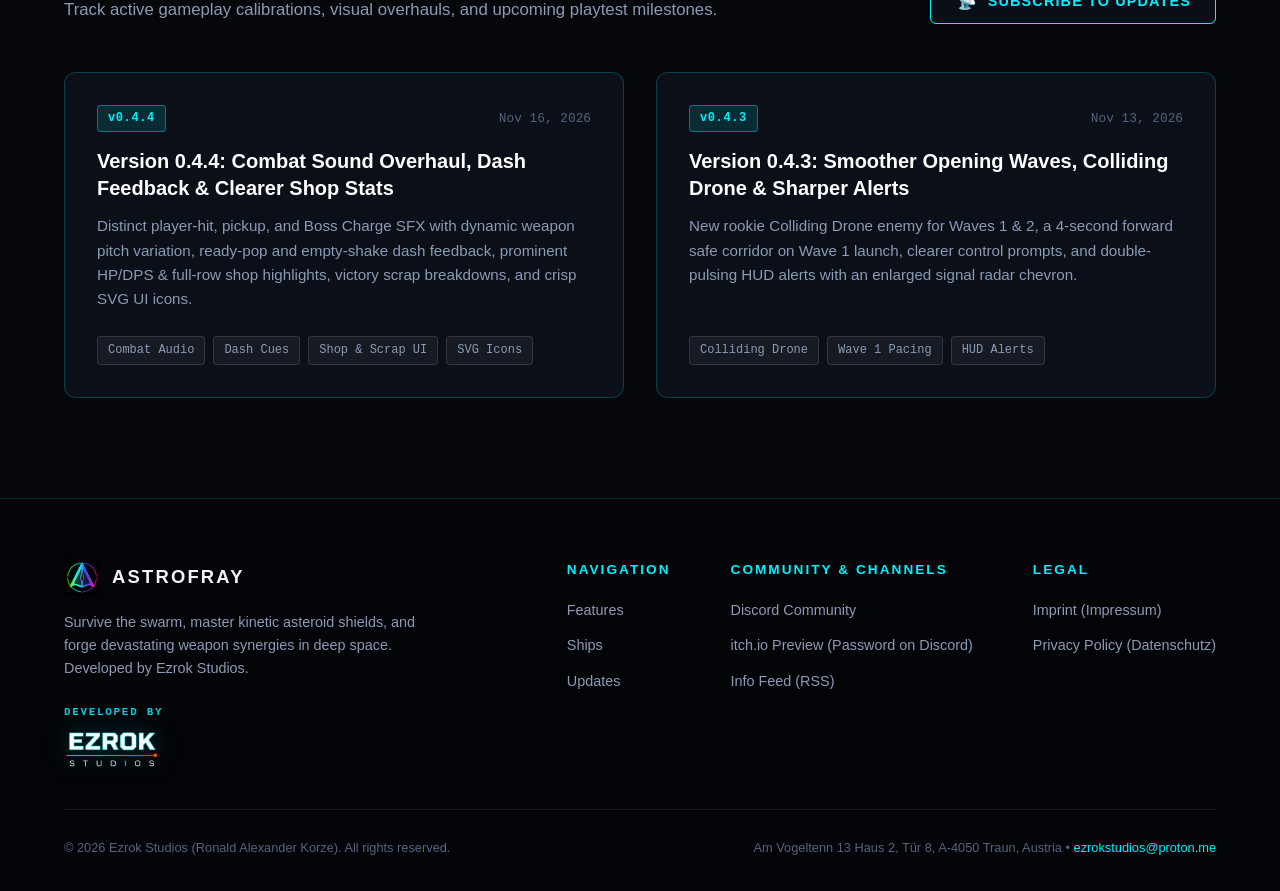
==== commit e343415b: "update" ====
--- a/index.html
+++ b/index.html
@@ -21,7 +21,7 @@
   <meta http-equiv="Expires" content="0">
 
   <!-- Favicon -->
-  <link rel="icon" type="image/png" href="assets/favicon.png?v=0.4.3.2">
+  <link rel="icon" type="image/png" href="assets/favicon.png?v=0.4.4">
 
   <!-- RSS / Info Feed Discovery -->
   <link rel="alternate" type="application/rss+xml" title="Astrofray Devlog &amp; Updates" href="feed.xml">
@@ -142,7 +142,7 @@
 
 
   <!-- Stylesheet -->
-  <link rel="stylesheet" href="css/styles.css?v=0.4.3.2">
+  <link rel="stylesheet" href="css/styles.css?v=0.4.4">
 </head>
 <body>
 
@@ -154,7 +154,7 @@
   <header class="navbar">
     <div class="container">
       <a href="#" class="nav-brand">
-        <img src="assets/game-icon.png?v=0.4.3.2" alt="Astrofray Game Icon">
+        <img src="assets/game-icon.png?v=0.4.4" alt="Astrofray Game Icon">
         <div class="brand-text">
           <span class="brand-title">Astrofray</span>
           <span class="brand-sub">Ezrok Studios</span>
@@ -189,7 +189,7 @@
         <!-- Real-Time Procedural Neon Logo (Exact Unity URP Shader running in WebGL) -->
         <div class="hero-logo-wrapper" id="heroLogoContainer" title="Astrofray">
           <canvas id="heroLogoCanvas" width="2048" height="512" class="astrofray-logo-canvas" aria-label="Astrofray Game Logo"></canvas>
-          <img id="heroLogoFallback" src="assets/game-logo.png?v=0.4.3.2" alt="Astrofray Game Logo" class="astrofray-logo-fallback" style="display: none;">
+          <img id="heroLogoFallback" src="assets/game-logo.png?v=0.4.4" alt="Astrofray Game Logo" class="astrofray-logo-fallback" style="display: none;">
         </div>
 
         <div class="hero-status-pill">
@@ -320,7 +320,7 @@
             <!-- Ship 1: Interceptor -->
             <article class="ship-card">
               <div class="ship-visual-wrap">
-                <img src="assets/ships/interceptor.png?v=0.4.3.2" alt="Astrofray Interceptor Ship Sprite">
+                <img src="assets/ships/interceptor.png?v=0.4.4" alt="Astrofray Interceptor Ship Sprite">
               </div>
               <h3 class="ship-name" data-i18n="ship1_name">Interceptor</h3>
               <div class="ship-archetype" data-i18n="ship1_archetype">Ultra-Agile Skirmisher</div>
@@ -332,7 +332,7 @@
             <!-- Ship 2: Scout Fighter -->
             <article class="ship-card">
               <div class="ship-visual-wrap">
-                <img src="assets/ships/scoutfighter.png?v=0.4.3.2" alt="Astrofray Scout Fighter Ship Sprite">
+                <img src="assets/ships/scoutfighter.png?v=0.4.4" alt="Astrofray Scout Fighter Ship Sprite">
               </div>
               <h3 class="ship-name" data-i18n="ship2_name">Scout Fighter</h3>
               <div class="ship-archetype" data-i18n="ship2_archetype">Tactical Fleet All-Rounder</div>
@@ -344,7 +344,7 @@
             <!-- Ship 3: Heavy Fighter -->
             <article class="ship-card">
               <div class="ship-visual-wrap">
-                <img src="assets/ships/heavyfighter.png?v=0.4.3.2" alt="Astrofray Heavy Fighter Ship Sprite">
+                <img src="assets/ships/heavyfighter.png?v=0.4.4" alt="Astrofray Heavy Fighter Ship Sprite">
               </div>
               <h3 class="ship-name" data-i18n="ship3_name">Heavy Fighter</h3>
               <div class="ship-archetype" data-i18n="ship3_archetype">Armored Gunship</div>
@@ -379,38 +379,38 @@
 
         <div class="updates-grid">
           
-          <!-- Update 1: v0.4.3 -->
+          <!-- Update 1: v0.4.4 -->
+          <article class="update-card">
+            <div class="update-meta">
+              <span class="update-badge">v0.4.4</span>
+              <time datetime="2026-11-16" class="update-date">Nov 16, 2026</time>
+            </div>
+            <h3 class="update-headline" data-i18n="feed_t1_title">Version 0.4.4: Combat Sound Overhaul, Dash Feedback &amp; Clearer Shop Stats</h3>
+            <p class="update-summary" data-i18n="feed_t1_desc">
+              Distinct player-hit, pickup, and Boss Charge SFX with dynamic weapon pitch variation, ready-pop and empty-shake dash feedback, prominent HP/DPS &amp; full-row shop highlights, victory scrap breakdowns, and crisp SVG UI icons.
+            </p>
+            <div class="feature-specs">
+              <span class="spec-chip">Combat Audio</span>
+              <span class="spec-chip">Dash Cues</span>
+              <span class="spec-chip">Shop &amp; Scrap UI</span>
+              <span class="spec-chip">SVG Icons</span>
+            </div>
+          </article>
+
+          <!-- Update 2: v0.4.3 -->
           <article class="update-card">
             <div class="update-meta">
               <span class="update-badge">v0.4.3</span>
               <time datetime="2026-11-13" class="update-date">Nov 13, 2026</time>
             </div>
-            <h3 class="update-headline" data-i18n="feed_t1_title">Version 0.4.3: Smoother Opening Waves, Colliding Drone &amp; Sharper Alerts</h3>
-            <p class="update-summary" data-i18n="feed_t1_desc">
+            <h3 class="update-headline" data-i18n="feed_t2_title">Version 0.4.3: Smoother Opening Waves, Colliding Drone &amp; Sharper Alerts</h3>
+            <p class="update-summary" data-i18n="feed_t2_desc">
               New rookie Colliding Drone enemy for Waves 1 &amp; 2, a 4-second forward safe corridor on Wave 1 launch, clearer control prompts, and double-pulsing HUD alerts with an enlarged signal radar chevron.
             </p>
             <div class="feature-specs">
               <span class="spec-chip">Colliding Drone</span>
               <span class="spec-chip">Wave 1 Pacing</span>
               <span class="spec-chip">HUD Alerts</span>
-            </div>
-          </article>
-
-          <!-- Update 2: v0.4.2 -->
-          <article class="update-card">
-            <div class="update-meta">
-              <span class="update-badge">v0.4.2</span>
-              <time datetime="2026-11-12" class="update-date">Nov 12, 2026</time>
-            </div>
-            <h3 class="update-headline" data-i18n="feed_t2_title">Version 0.4.2: Tactical Signals, Thruster Capacitors &amp; Loadout Freedom</h3>
-            <p class="update-summary" data-i18n="feed_t2_desc">
-              Time-critical Salvage Pods and Emergency Repairs mid-wave, the new Thruster Capacitor item line, free weapon mount reassignment, dynamic ship banking, 3-tier HUD scaling, and expanded graphics controls.
-            </p>
-            <div class="feature-specs">
-              <span class="spec-chip">Derelict Signals</span>
-              <span class="spec-chip">Thruster Capacitor</span>
-              <span class="spec-chip">Hardpoint Swapping</span>
-              <span class="spec-chip">HUD &amp; Graphics</span>
             </div>
           </article>
 
@@ -427,7 +427,7 @@
       <div class="footer-top">
         <div class="footer-brand-info">
           <div class="footer-logo">
-            <img src="assets/game-icon.png?v=0.4.3.2" alt="Astrofray Game Icon">
+            <img src="assets/game-icon.png?v=0.4.4" alt="Astrofray Game Icon">
             <span class="brand-title">Astrofray</span>
           </div>
           <p class="footer-desc" data-i18n="footer_desc">
@@ -436,7 +436,7 @@
           <div class="footer-studio-badge">
             <span class="studio-badge-label" data-i18n="footer_developed_by">DEVELOPED BY</span>
             <div class="studio-logo-wrap" title="Ezrok Studios">
-              <img src="assets/ezrok-studios-logo.png?v=0.4.3.2" alt="Ezrok Studios Logo" class="footer-studio-img">
+              <img src="assets/ezrok-studios-logo.png?v=0.4.4" alt="Ezrok Studios Logo" class="footer-studio-img">
             </div>
           </div>
         </div>
@@ -504,6 +504,6 @@
   </aside>
 
   <!-- Main JavaScript File -->
-  <script src="js/main.js?v=0.4.3.2"></script>
+  <script src="js/main.js?v=0.4.4"></script>
 </body>
 </html>
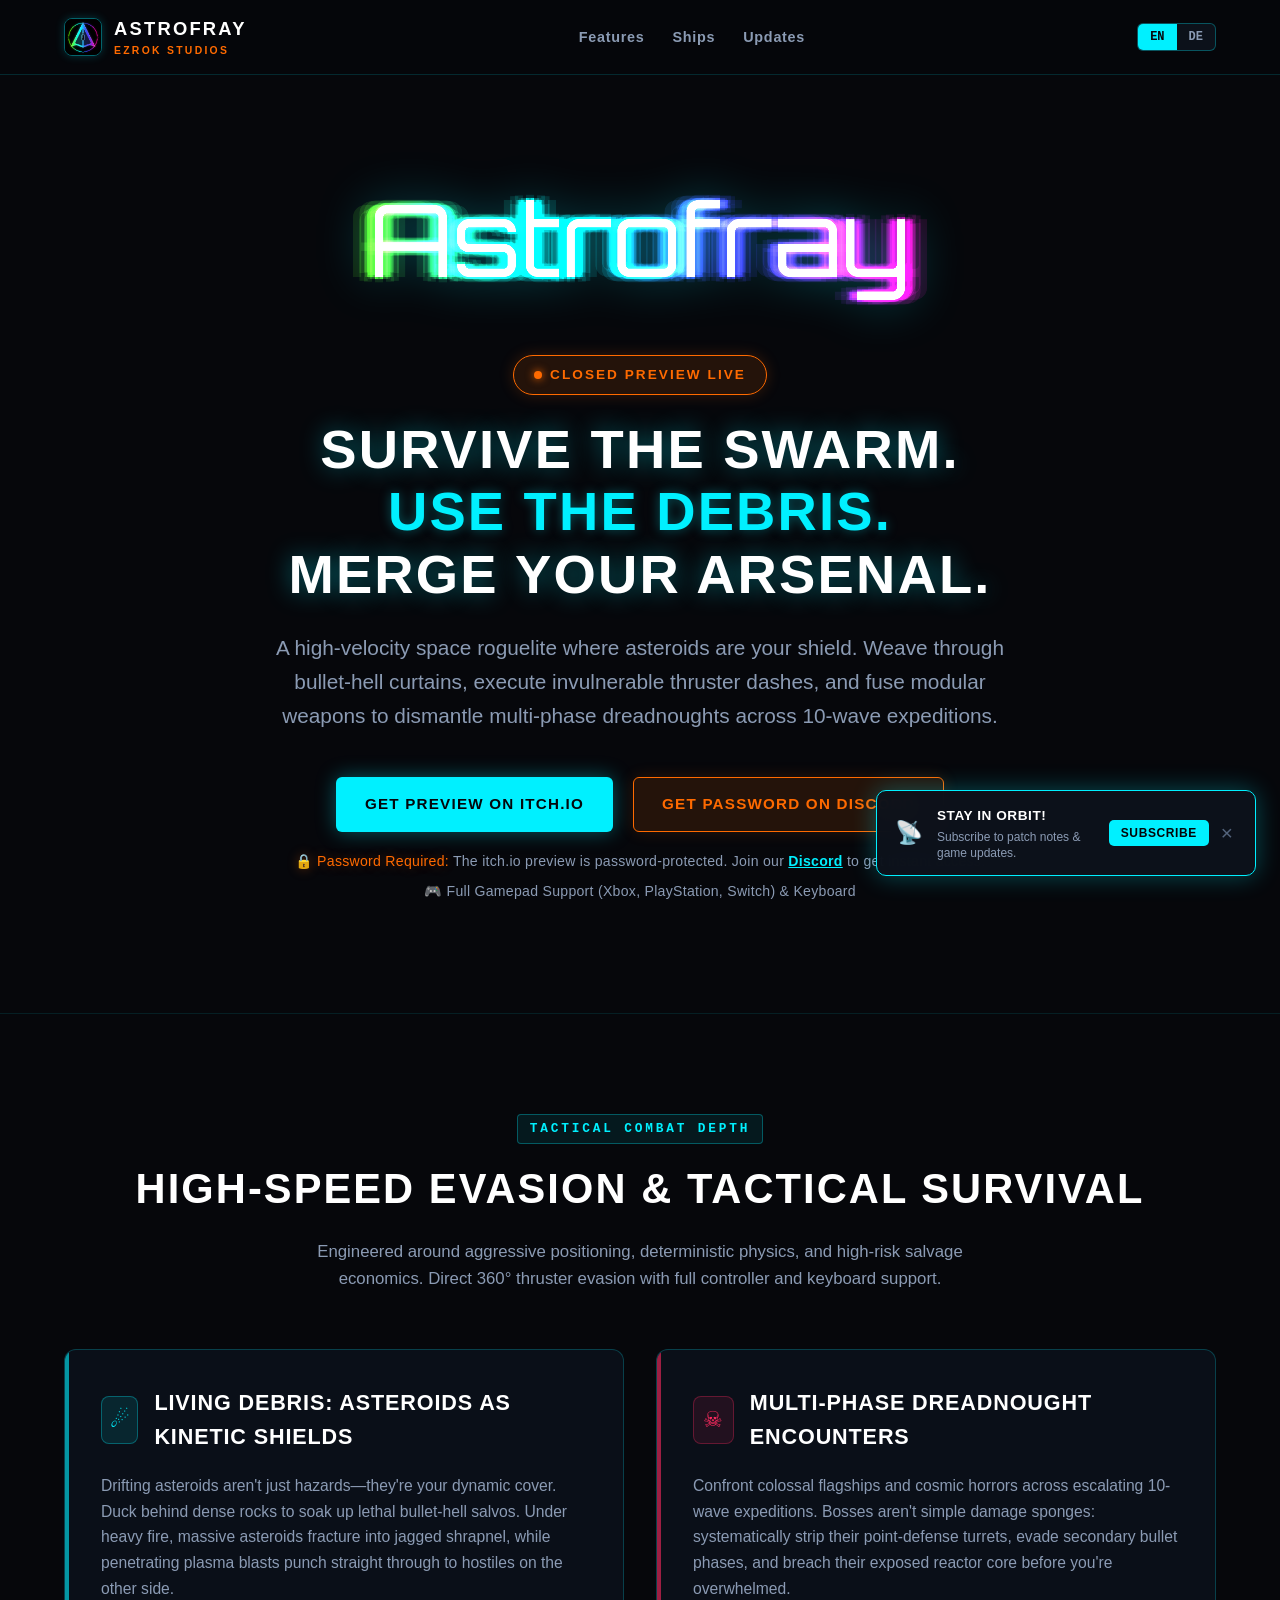
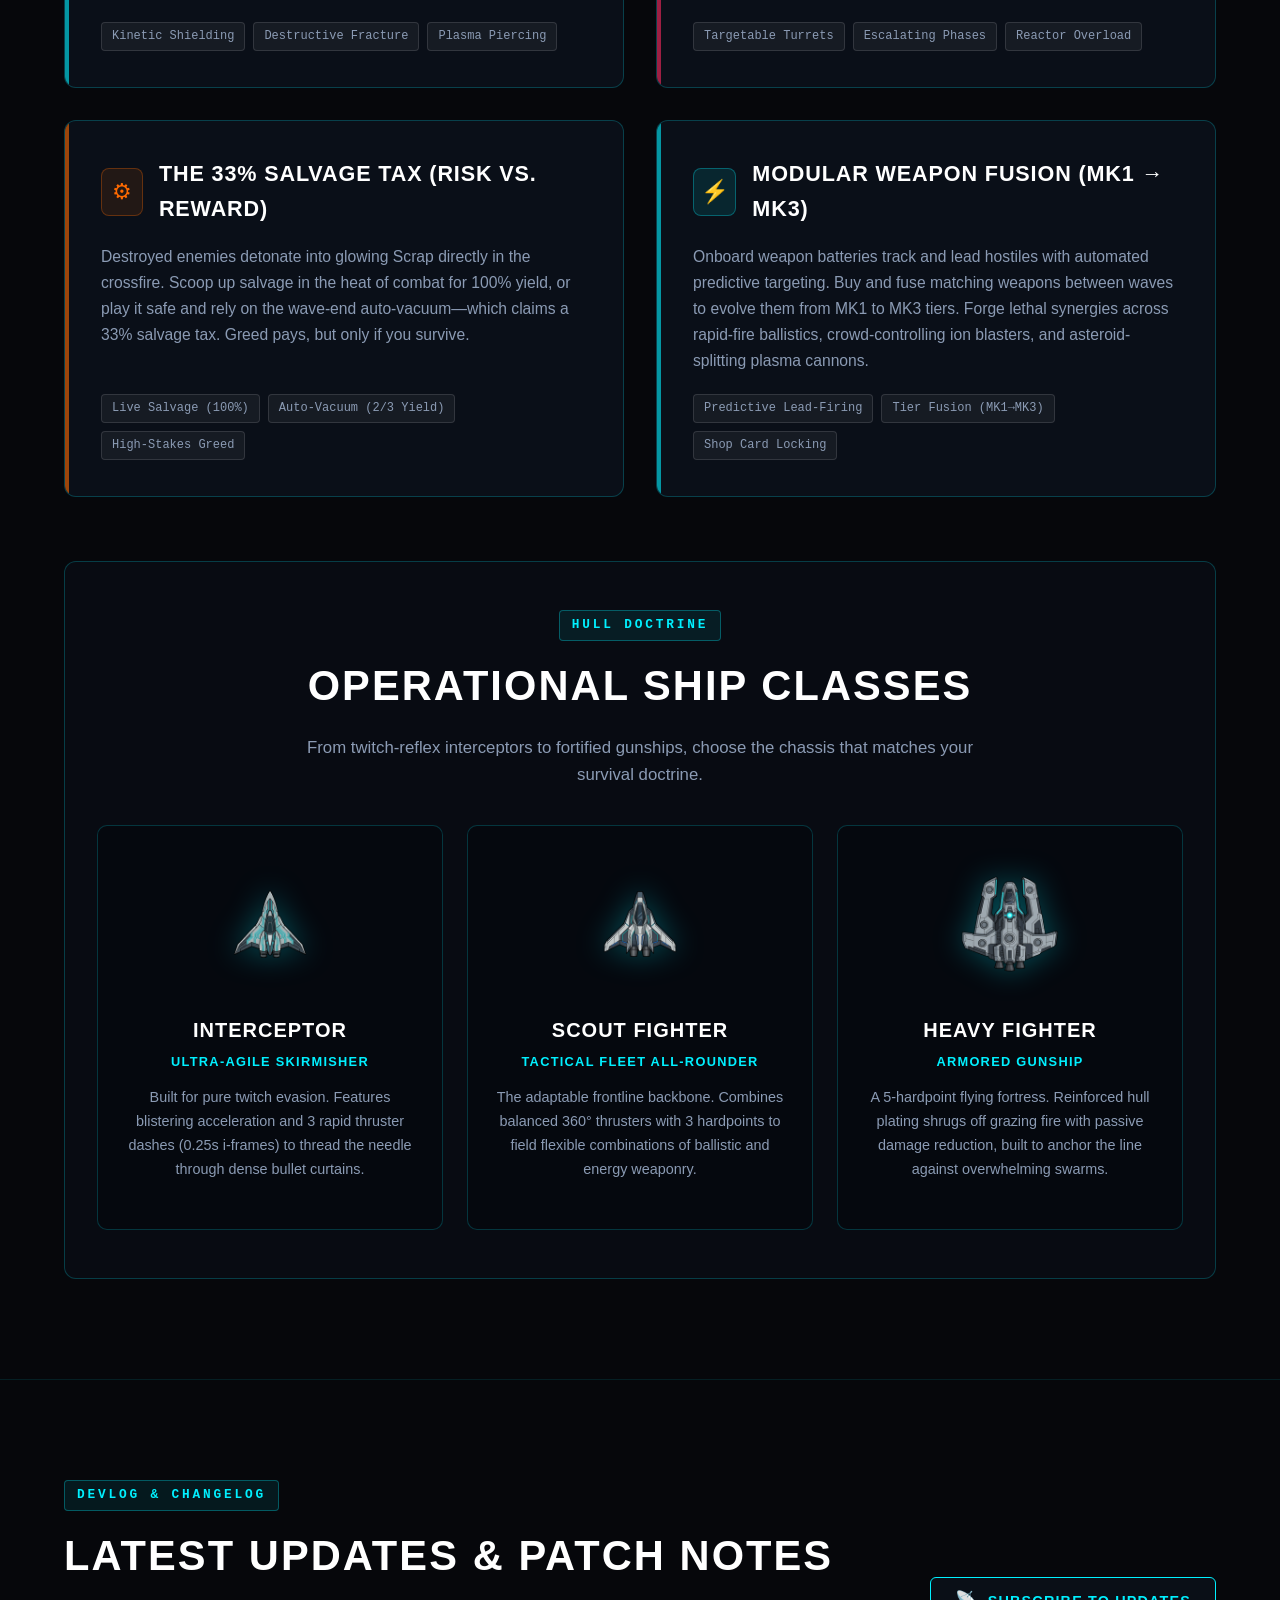
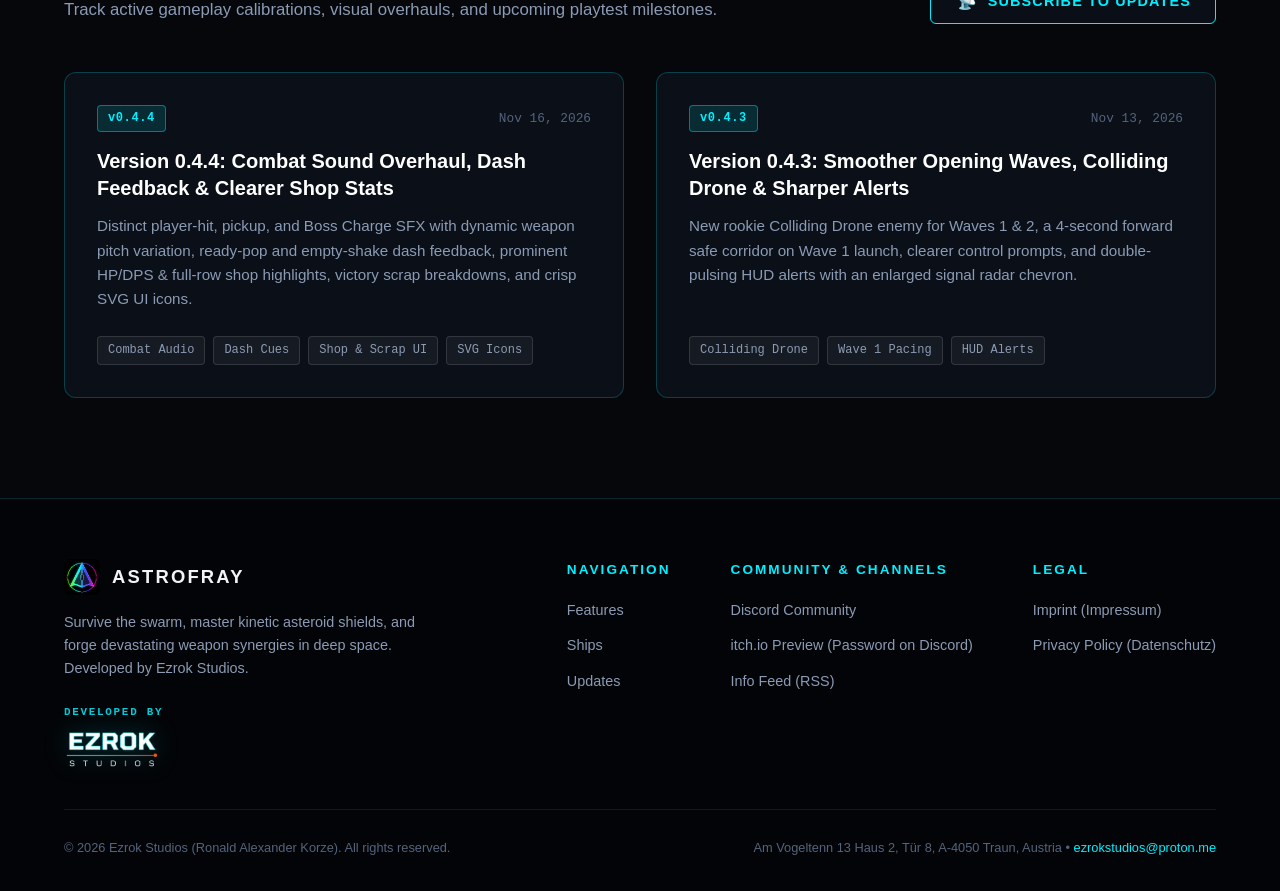
==== commit f52ad769: "update" ====
--- a/index.html
+++ b/index.html
@@ -3,13 +3,13 @@
 <head>
   <meta charset="UTF-8">
   <meta name="viewport" content="width=device-width, initial-scale=1.0">
-  <title data-i18n="meta_title">Astrofray | Sci-Fi Space Roguelite Auto-Shooter by Ezrok Studios</title>
+  <title data-i18n="meta_title">Astrofray — Sci-Fi Space Roguelite Auto-Shooter</title>
 
   <!-- SEO Core Meta Tags -->
   <meta name="description" content="Survive bullet-hell swarms behind fracturing physics asteroids. Astrofray is a high-speed space roguelite auto-shooter by Ezrok Studios. Enlist dynamic asteroid cover, fuse MK1-MK3 weapons, and conquer colossal dreadnoughts.">
   <meta name="keywords" content="Astrofray, Ezrok Studios, space roguelite, arena shooter, bullet hell, physics asteroids, weapon merging, auto-shooter, indie game, PC game, Closed Preview">
   <meta name="author" content="Ezrok Studios">
-  <meta name="robots" content="index, follow">
+  <meta name="robots" content="index, follow, max-image-preview:large, max-snippet:-1">
   <link rel="canonical" href="https://ezrokstudios.github.io/astrofray/">
   <meta name="google-site-verification" content="1bFOt3p4-OSpudLWkFt4-Vcr1FdSs5TcOFDHMFmqepw">
   <meta name="theme-color" content="#06070b">
@@ -20,8 +20,12 @@
   <meta http-equiv="Pragma" content="no-cache">
   <meta http-equiv="Expires" content="0">
 
-  <!-- Favicon -->
-  <link rel="icon" type="image/png" href="assets/favicon.png?v=0.4.4">
+  <!-- Favicons -->
+  <link rel="icon" href="favicon.ico?v=0.4.4-seo1" sizes="any">
+  <link rel="icon" type="image/png" sizes="48x48" href="assets/favicon-48.png?v=0.4.4-seo1">
+  <link rel="icon" type="image/png" sizes="96x96" href="assets/favicon.png?v=0.4.4-seo1">
+  <link rel="icon" type="image/png" sizes="192x192" href="assets/favicon-192.png?v=0.4.4-seo1">
+  <link rel="apple-touch-icon" sizes="180x180" href="assets/apple-touch-icon.png?v=0.4.4-seo1">
 
   <!-- RSS / Info Feed Discovery -->
   <link rel="alternate" type="application/rss+xml" title="Astrofray Devlog &amp; Updates" href="feed.xml">
@@ -30,22 +34,22 @@
   <meta property="og:site_name" content="Astrofray">
   <meta property="og:type" content="website">
   <meta property="og:url" content="https://ezrokstudios.github.io/astrofray/">
-  <meta property="og:title" content="Astrofray | Sci-Fi Space Roguelite Auto-Shooter by Ezrok Studios">
+  <meta property="og:title" content="Astrofray — Sci-Fi Space Roguelite Auto-Shooter">
   <meta property="og:description" content="Survive bullet-hell swarms behind fracturing physics asteroids. Astrofray is a high-speed space roguelite auto-shooter. Enlist dynamic asteroid cover, fuse MK1-MK3 weapons, and conquer colossal dreadnoughts.">
-  <meta property="og:image" content="https://ezrokstudios.github.io/astrofray/assets/game-logo.png">
+  <meta property="og:image" content="https://ezrokstudios.github.io/astrofray/assets/og-banner.png">
   <meta property="og:image:width" content="1200">
   <meta property="og:image:height" content="630">
-  <meta property="og:image:alt" content="Astrofray Game Logo & Key Art">
+  <meta property="og:image:alt" content="Astrofray Game Icon &amp; Logo Banner">
   <meta property="og:locale" content="en_US">
   <meta property="og:locale:alternate" content="de_DE">
 
   <!-- Twitter / X Cards -->
   <meta name="twitter:card" content="summary_large_image">
   <meta name="twitter:url" content="https://ezrokstudios.github.io/astrofray/">
-  <meta name="twitter:title" content="Astrofray | Sci-Fi Space Roguelite Auto-Shooter by Ezrok Studios">
+  <meta name="twitter:title" content="Astrofray — Sci-Fi Space Roguelite Auto-Shooter">
   <meta name="twitter:description" content="Survive bullet-hell swarms behind fracturing physics asteroids. A high-speed space roguelite auto-shooter by Ezrok Studios.">
-  <meta name="twitter:image" content="https://ezrokstudios.github.io/astrofray/assets/game-logo.png">
-  <meta name="twitter:image:alt" content="Astrofray Logo">
+  <meta name="twitter:image" content="https://ezrokstudios.github.io/astrofray/assets/og-banner.png">
+  <meta name="twitter:image:alt" content="Astrofray Game Icon &amp; Logo Banner">
 
   <!-- Structured Data / JSON-LD (Schema.org VideoGame & Organization for Search Engines & LLMs) -->
   <script type="application/ld+json">
@@ -57,6 +61,7 @@
         "@id": "https://ezrokstudios.github.io/astrofray/#website",
         "url": "https://ezrokstudios.github.io/astrofray/",
         "name": "Astrofray",
+        "image": "https://ezrokstudios.github.io/astrofray/assets/game-icon.png",
         "description": "Official landing page and community portal for Astrofray by Ezrok Studios.",
         "publisher": {
           "@id": "https://ezrokstudios.github.io/astrofray/#organization"
@@ -99,7 +104,7 @@
         "name": "Astrofray",
         "alternateName": "Astrofray: Space Roguelite",
         "url": "https://ezrokstudios.github.io/astrofray/",
-        "image": "https://ezrokstudios.github.io/astrofray/assets/game-logo.png",
+        "image": "https://ezrokstudios.github.io/astrofray/assets/game-icon.png",
         "description": "Astrofray is a high-speed space roguelite auto-shooter. Pilots survive 10 escalating campaign waves by dodging bullet-hell swarms behind fracturing physics asteroids, executing tactical thruster dashes with 0.25s i-frames, harvesting glowing scrap against a 33% wave-end vacuum tax, and fusing weapons from MK1 to MK3 tiers across ballistic, ion, and plasma families.",
         "genre": [
           "Action",
@@ -142,7 +147,7 @@
 
 
   <!-- Stylesheet -->
-  <link rel="stylesheet" href="css/styles.css?v=0.4.4">
+  <link rel="stylesheet" href="css/styles.css?v=0.4.4-seo1">
 </head>
 <body>
 
@@ -154,7 +159,7 @@
   <header class="navbar">
     <div class="container">
       <a href="#" class="nav-brand">
-        <img src="assets/game-icon.png?v=0.4.4" alt="Astrofray Game Icon">
+        <img src="assets/game-icon.png?v=0.4.4-seo1" alt="Astrofray Game Icon">
         <div class="brand-text">
           <span class="brand-title">Astrofray</span>
           <span class="brand-sub">Ezrok Studios</span>
@@ -189,7 +194,7 @@
         <!-- Real-Time Procedural Neon Logo (Exact Unity URP Shader running in WebGL) -->
         <div class="hero-logo-wrapper" id="heroLogoContainer" title="Astrofray">
           <canvas id="heroLogoCanvas" width="2048" height="512" class="astrofray-logo-canvas" aria-label="Astrofray Game Logo"></canvas>
-          <img id="heroLogoFallback" src="assets/game-logo.png?v=0.4.4" alt="Astrofray Game Logo" class="astrofray-logo-fallback" style="display: none;">
+          <img id="heroLogoFallback" src="assets/game-logo.png?v=0.4.4-seo1" alt="Astrofray Game Logo" class="astrofray-logo-fallback" style="display: none;">
         </div>
 
         <div class="hero-status-pill">
@@ -320,7 +325,7 @@
             <!-- Ship 1: Interceptor -->
             <article class="ship-card">
               <div class="ship-visual-wrap">
-                <img src="assets/ships/interceptor.png?v=0.4.4" alt="Astrofray Interceptor Ship Sprite">
+                <img src="assets/ships/interceptor.png?v=0.4.4-seo1" alt="Astrofray Interceptor Ship Sprite">
               </div>
               <h3 class="ship-name" data-i18n="ship1_name">Interceptor</h3>
               <div class="ship-archetype" data-i18n="ship1_archetype">Ultra-Agile Skirmisher</div>
@@ -332,7 +337,7 @@
             <!-- Ship 2: Scout Fighter -->
             <article class="ship-card">
               <div class="ship-visual-wrap">
-                <img src="assets/ships/scoutfighter.png?v=0.4.4" alt="Astrofray Scout Fighter Ship Sprite">
+                <img src="assets/ships/scoutfighter.png?v=0.4.4-seo1" alt="Astrofray Scout Fighter Ship Sprite">
               </div>
               <h3 class="ship-name" data-i18n="ship2_name">Scout Fighter</h3>
               <div class="ship-archetype" data-i18n="ship2_archetype">Tactical Fleet All-Rounder</div>
@@ -344,7 +349,7 @@
             <!-- Ship 3: Heavy Fighter -->
             <article class="ship-card">
               <div class="ship-visual-wrap">
-                <img src="assets/ships/heavyfighter.png?v=0.4.4" alt="Astrofray Heavy Fighter Ship Sprite">
+                <img src="assets/ships/heavyfighter.png?v=0.4.4-seo1" alt="Astrofray Heavy Fighter Ship Sprite">
               </div>
               <h3 class="ship-name" data-i18n="ship3_name">Heavy Fighter</h3>
               <div class="ship-archetype" data-i18n="ship3_archetype">Armored Gunship</div>
@@ -427,7 +432,7 @@
       <div class="footer-top">
         <div class="footer-brand-info">
           <div class="footer-logo">
-            <img src="assets/game-icon.png?v=0.4.4" alt="Astrofray Game Icon">
+            <img src="assets/game-icon.png?v=0.4.4-seo1" alt="Astrofray Game Icon">
             <span class="brand-title">Astrofray</span>
           </div>
           <p class="footer-desc" data-i18n="footer_desc">
@@ -436,7 +441,7 @@
           <div class="footer-studio-badge">
             <span class="studio-badge-label" data-i18n="footer_developed_by">DEVELOPED BY</span>
             <div class="studio-logo-wrap" title="Ezrok Studios">
-              <img src="assets/ezrok-studios-logo.png?v=0.4.4" alt="Ezrok Studios Logo" class="footer-studio-img">
+              <img src="assets/ezrok-studios-logo.png?v=0.4.4-seo1" alt="Ezrok Studios Logo" class="footer-studio-img">
             </div>
           </div>
         </div>
@@ -504,6 +509,6 @@
   </aside>
 
   <!-- Main JavaScript File -->
-  <script src="js/main.js?v=0.4.4"></script>
+  <script src="js/main.js?v=0.4.4-seo1"></script>
 </body>
 </html>
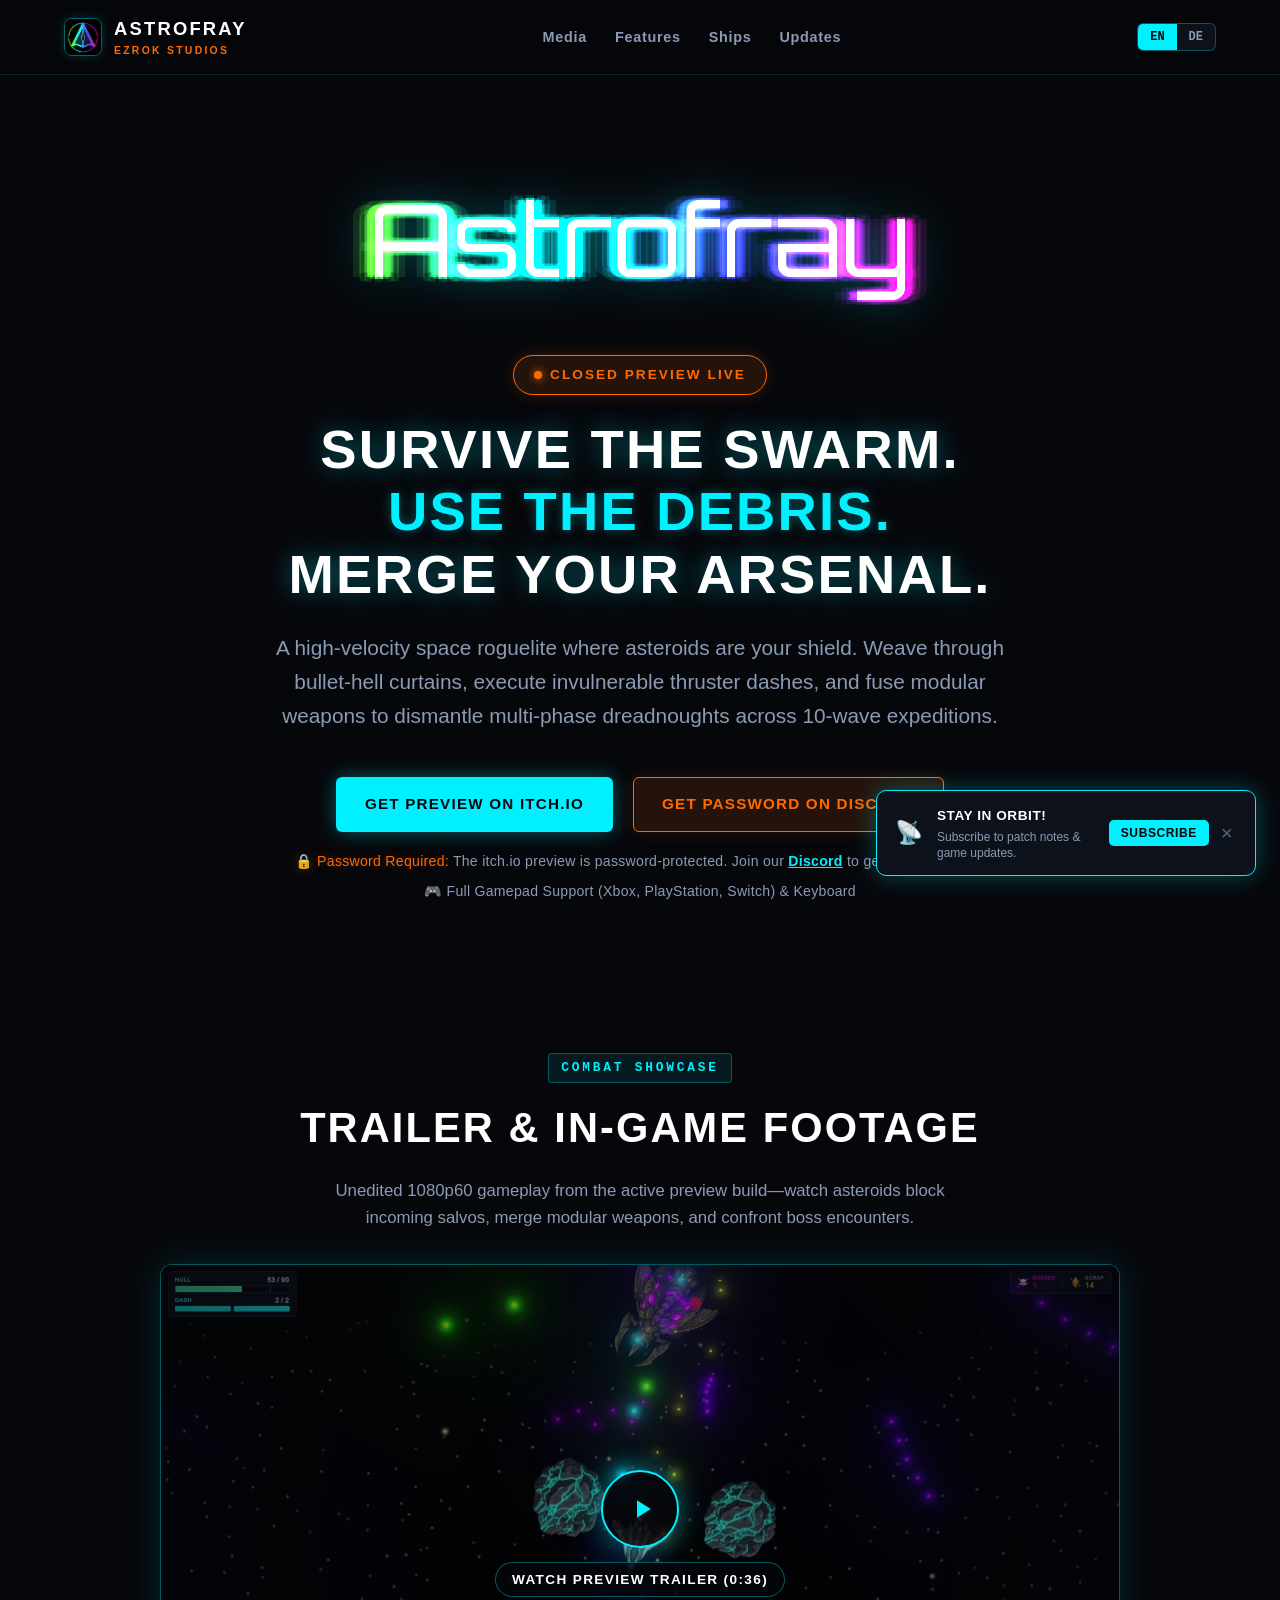
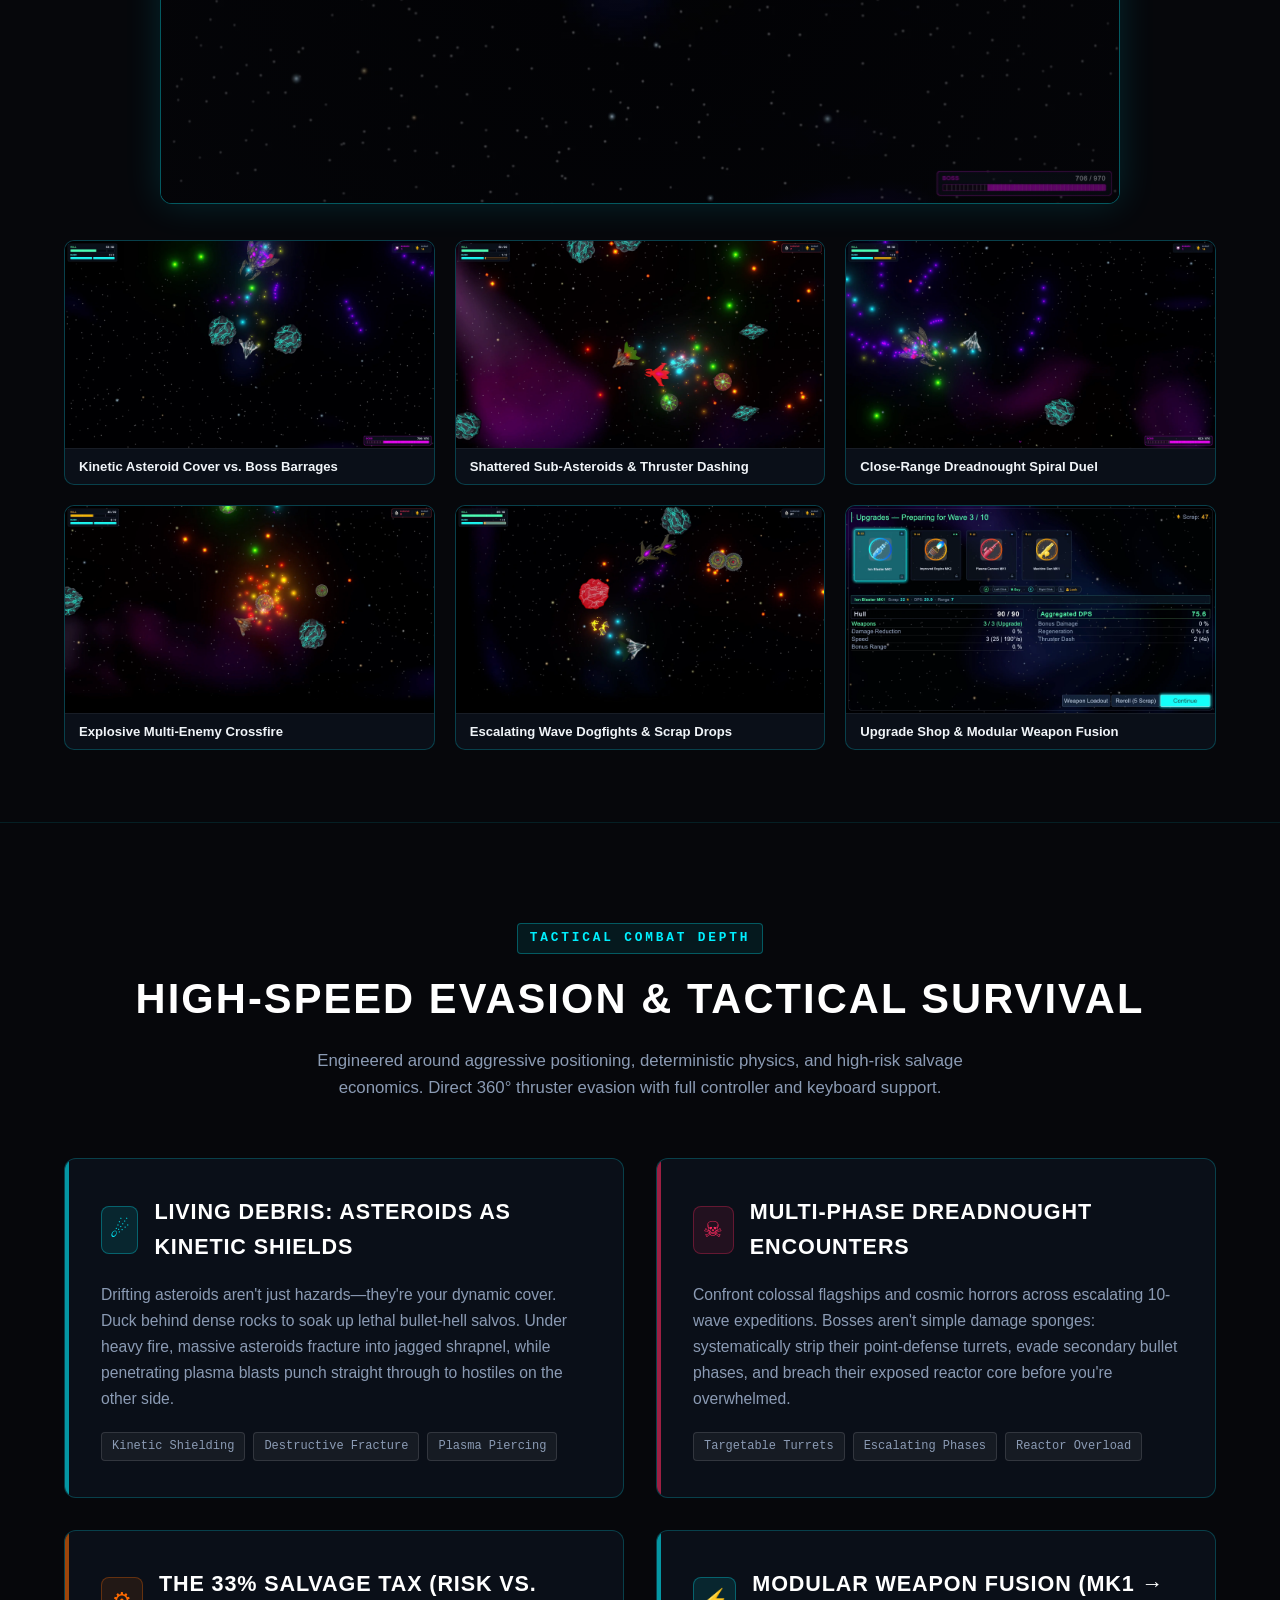
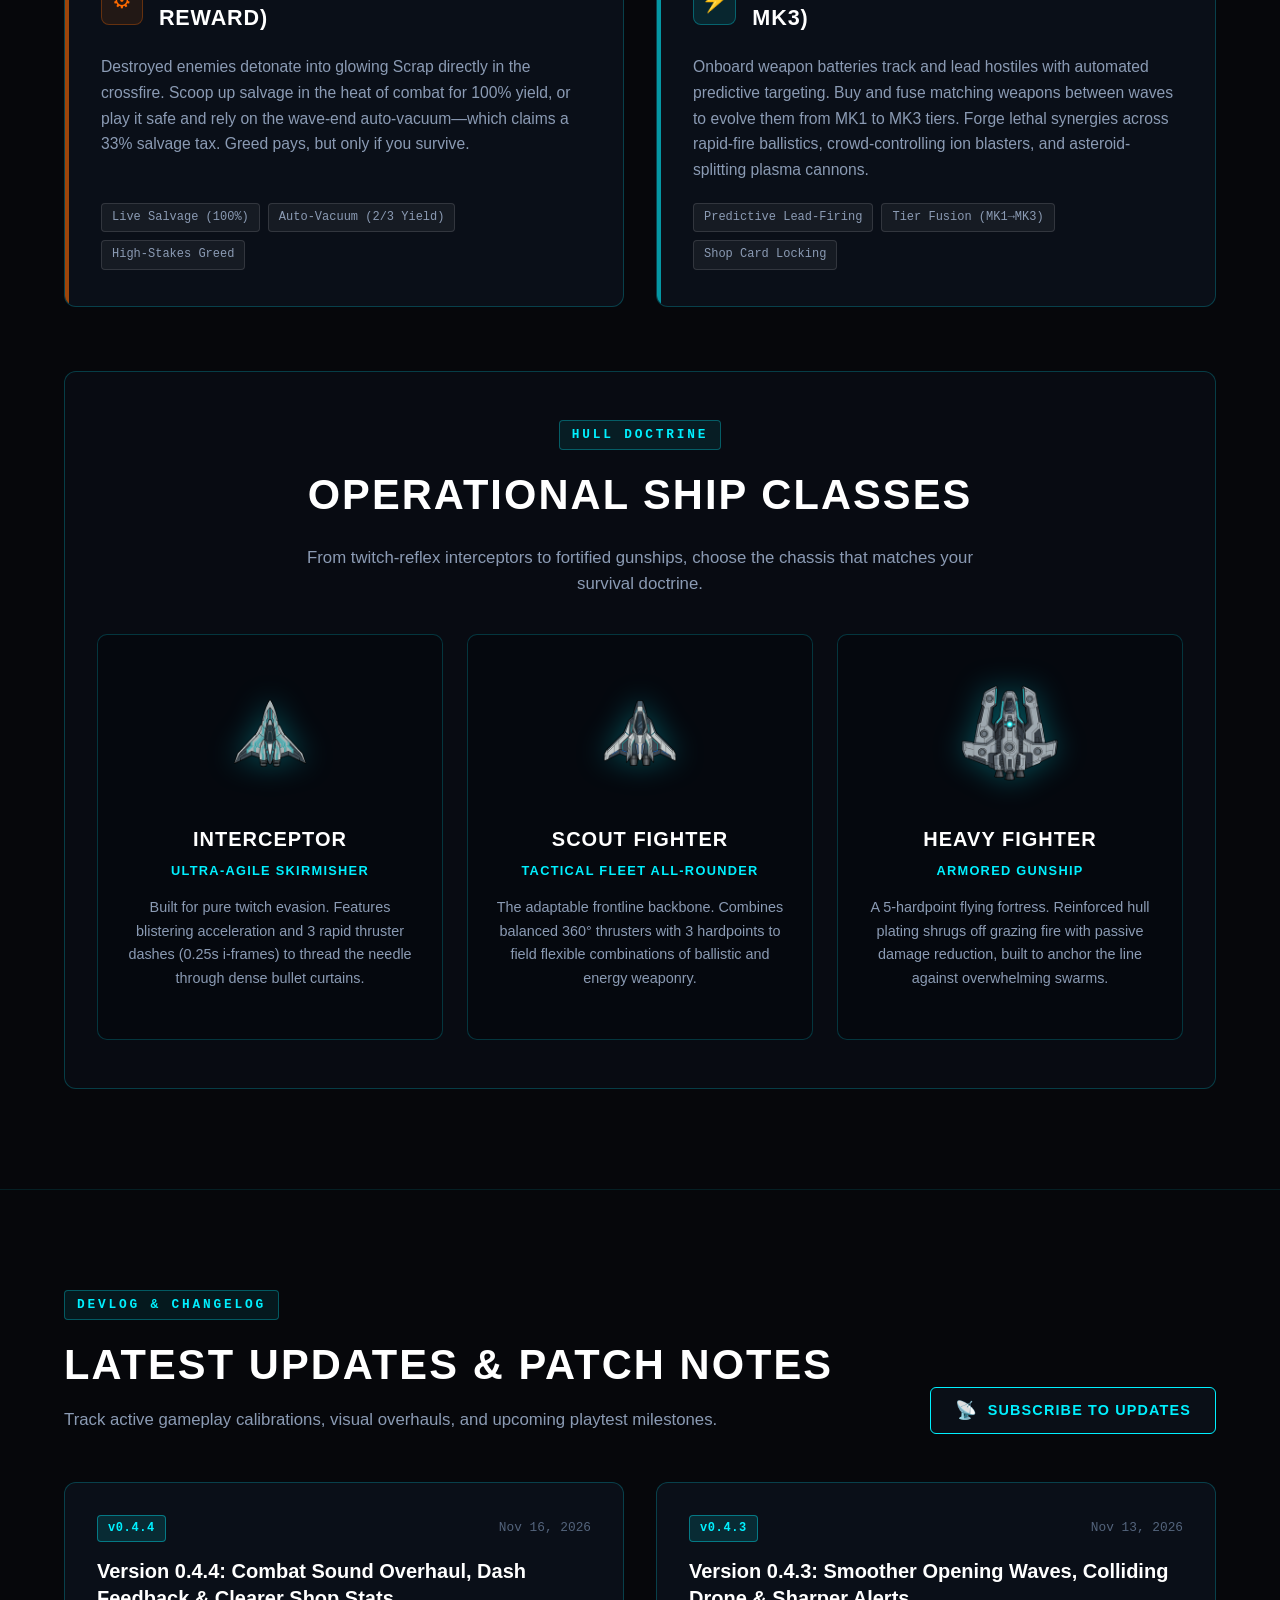
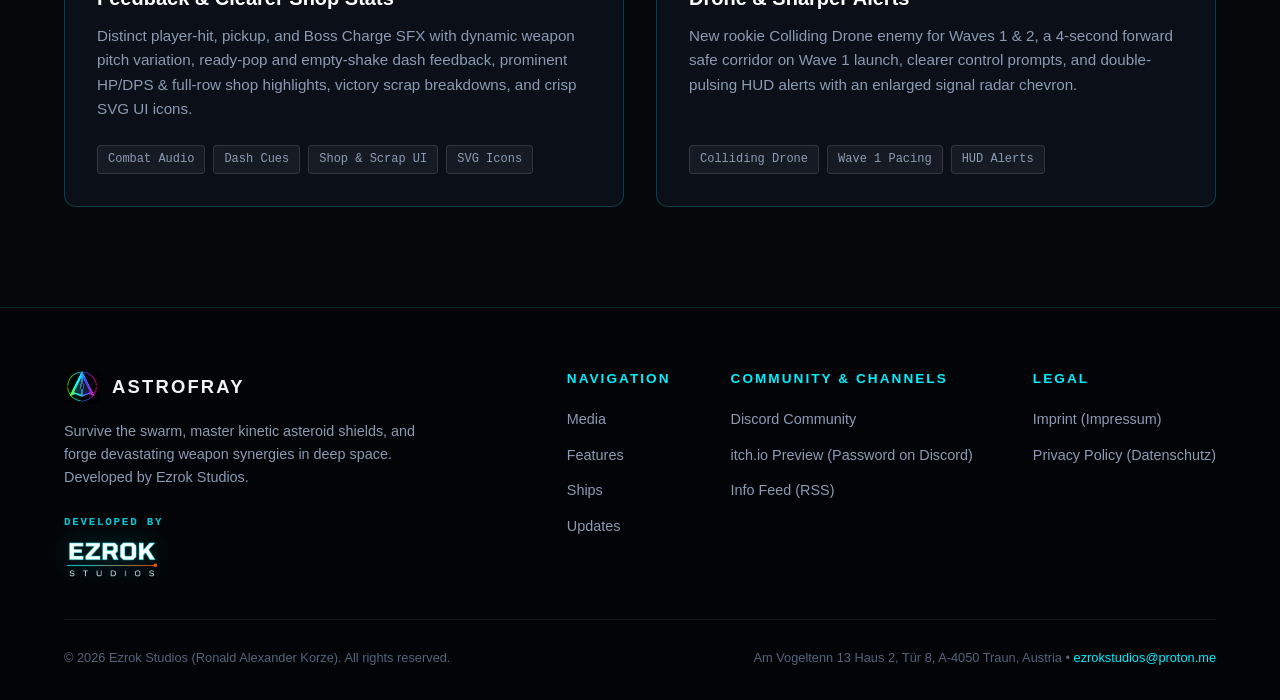
==== commit 963d3800: "update" ====
--- a/index.html
+++ b/index.html
@@ -21,11 +21,11 @@
   <meta http-equiv="Expires" content="0">
 
   <!-- Favicons -->
-  <link rel="icon" href="favicon.ico?v=0.4.4-seo1" sizes="any">
-  <link rel="icon" type="image/png" sizes="48x48" href="assets/favicon-48.png?v=0.4.4-seo1">
-  <link rel="icon" type="image/png" sizes="96x96" href="assets/favicon.png?v=0.4.4-seo1">
-  <link rel="icon" type="image/png" sizes="192x192" href="assets/favicon-192.png?v=0.4.4-seo1">
-  <link rel="apple-touch-icon" sizes="180x180" href="assets/apple-touch-icon.png?v=0.4.4-seo1">
+  <link rel="icon" href="favicon.ico?v=0.4.4-media1" sizes="any">
+  <link rel="icon" type="image/png" sizes="48x48" href="assets/favicon-48.png?v=0.4.4-media1">
+  <link rel="icon" type="image/png" sizes="96x96" href="assets/favicon.png?v=0.4.4-media1">
+  <link rel="icon" type="image/png" sizes="192x192" href="assets/favicon-192.png?v=0.4.4-media1">
+  <link rel="apple-touch-icon" sizes="180x180" href="assets/apple-touch-icon.png?v=0.4.4-media1">
 
   <!-- RSS / Info Feed Discovery -->
   <link rel="alternate" type="application/rss+xml" title="Astrofray Devlog &amp; Updates" href="feed.xml">
@@ -126,6 +126,23 @@
         "applicationCategory": "Game",
         "inLanguage": ["en", "de"],
         "playMode": "SinglePlayer",
+        "trailer": {
+          "@type": "VideoObject",
+          "name": "Astrofray Preview Trailer",
+          "description": "Gameplay preview trailer for Astrofray featuring kinetic asteroid cover, weapon fusion, and boss encounters.",
+          "thumbnailUrl": "https://ezrokstudios.github.io/astrofray/assets/screenshots/01_boss_asteroid_cover.webp",
+          "embedUrl": "https://www.youtube-nocookie.com/embed/vIUJi6Di180",
+          "url": "https://youtu.be/vIUJi6Di180",
+          "uploadDate": "2026-11-17"
+        },
+        "screenshot": [
+          "https://ezrokstudios.github.io/astrofray/assets/screenshots/01_boss_asteroid_cover.webp",
+          "https://ezrokstudios.github.io/astrofray/assets/screenshots/02_shattered_asteroids_dash.webp",
+          "https://ezrokstudios.github.io/astrofray/assets/screenshots/03_boss_spiral_duel.webp",
+          "https://ezrokstudios.github.io/astrofray/assets/screenshots/04_explosive_swarm_combat.webp",
+          "https://ezrokstudios.github.io/astrofray/assets/screenshots/05_multi_enemy_dogfight.webp",
+          "https://ezrokstudios.github.io/astrofray/assets/screenshots/06_upgrade_shop_fusion.webp"
+        ],
         "author": {
           "@id": "https://ezrokstudios.github.io/astrofray/#organization"
         },
@@ -147,7 +164,7 @@
 
 
   <!-- Stylesheet -->
-  <link rel="stylesheet" href="css/styles.css?v=0.4.4-seo1">
+  <link rel="stylesheet" href="css/styles.css?v=0.4.4-media1">
 </head>
 <body>
 
@@ -159,7 +176,7 @@
   <header class="navbar">
     <div class="container">
       <a href="#" class="nav-brand">
-        <img src="assets/game-icon.png?v=0.4.4-seo1" alt="Astrofray Game Icon">
+        <img src="assets/game-icon.png?v=0.4.4-media1" alt="Astrofray Game Icon">
         <div class="brand-text">
           <span class="brand-title">Astrofray</span>
           <span class="brand-sub">Ezrok Studios</span>
@@ -168,6 +185,7 @@
 
       <nav aria-label="Main Navigation">
         <ul class="nav-links">
+          <li><a href="#media" data-i18n="nav_media">Media</a></li>
           <li><a href="#features" data-i18n="nav_features">Features</a></li>
           <li><a href="#ships" data-i18n="nav_ships">Ships</a></li>
           <li><a href="#updates" data-i18n="nav_updates">Updates</a></li>
@@ -194,7 +212,7 @@
         <!-- Real-Time Procedural Neon Logo (Exact Unity URP Shader running in WebGL) -->
         <div class="hero-logo-wrapper" id="heroLogoContainer" title="Astrofray">
           <canvas id="heroLogoCanvas" width="2048" height="512" class="astrofray-logo-canvas" aria-label="Astrofray Game Logo"></canvas>
-          <img id="heroLogoFallback" src="assets/game-logo.png?v=0.4.4-seo1" alt="Astrofray Game Logo" class="astrofray-logo-fallback" style="display: none;">
+          <img id="heroLogoFallback" src="assets/game-logo.png?v=0.4.4-media1" alt="Astrofray Game Logo" class="astrofray-logo-fallback" style="display: none;">
         </div>
 
         <div class="hero-status-pill">
@@ -226,6 +244,81 @@
           🎮 Full Gamepad Support (Xbox, PlayStation, Switch) &amp; Keyboard
         </div>
 
+      </div>
+    </section>
+
+    <!-- Combat Media Showcase (Trailer & Screenshots) -->
+    <section class="media-section" id="media">
+      <div class="container">
+        <div class="section-header" style="margin-bottom: 32px;">
+          <div class="section-tag" data-i18n="media_tag">Combat Showcase</div>
+          <h2 class="section-title" data-i18n="media_title">Trailer &amp; In-Game Footage</h2>
+          <p class="section-desc" data-i18n="media_desc">
+            Unedited 1080p60 gameplay from the active preview build—watch asteroids block incoming salvos, merge modular weapons, and confront boss encounters.
+          </p>
+        </div>
+
+        <!-- Click-to-Play Privacy-Enhanced YouTube Trailer -->
+        <div class="trailer-player-card" id="trailerPlayerCard" role="button" tabindex="0" aria-label="Play Astrofray Preview Trailer">
+          <img src="assets/screenshots/01_boss_asteroid_cover.webp?v=0.4.4-media1" alt="Astrofray Preview Trailer Thumbnail" class="trailer-poster-img">
+          <div class="trailer-poster-overlay">
+            <span class="trailer-play-btn" aria-hidden="true">
+              <svg viewBox="0 0 24 24"><path d="M8 5v14l11-7z"/></svg>
+            </span>
+            <span class="trailer-cta-label" data-i18n="media_trailer_cta">Watch Preview Trailer (0:36)</span>
+          </div>
+        </div>
+
+        <!-- 6-Screenshot Gallery Grid -->
+        <div class="screenshots-grid">
+          <button type="button" class="screenshot-card" data-lightbox-index="0">
+            <div class="screenshot-thumb-wrap">
+              <img src="assets/screenshots/01_boss_asteroid_cover.webp?v=0.4.4-media1" alt="Boss spiral curtains blocked by drifting asteroids" loading="lazy">
+              <span class="screenshot-zoom-badge" aria-hidden="true">&#x2922;</span>
+            </div>
+            <div class="screenshot-caption" data-i18n="media_cap_1">Kinetic Asteroid Cover vs. Boss Barrages</div>
+          </button>
+
+          <button type="button" class="screenshot-card" data-lightbox-index="1">
+            <div class="screenshot-thumb-wrap">
+              <img src="assets/screenshots/02_shattered_asteroids_dash.webp?v=0.4.4-media1" alt="Shattered sub-asteroids and thruster dash trail" loading="lazy">
+              <span class="screenshot-zoom-badge" aria-hidden="true">&#x2922;</span>
+            </div>
+            <div class="screenshot-caption" data-i18n="media_cap_2">Shattered Sub-Asteroids &amp; Thruster Dashing</div>
+          </button>
+
+          <button type="button" class="screenshot-card" data-lightbox-index="2">
+            <div class="screenshot-thumb-wrap">
+              <img src="assets/screenshots/03_boss_spiral_duel.webp?v=0.4.4-media1" alt="Close-quarters duel against alien boss spirals" loading="lazy">
+              <span class="screenshot-zoom-badge" aria-hidden="true">&#x2922;</span>
+            </div>
+            <div class="screenshot-caption" data-i18n="media_cap_3">Close-Range Dreadnought Spiral Duel</div>
+          </button>
+
+          <button type="button" class="screenshot-card" data-lightbox-index="3">
+            <div class="screenshot-thumb-wrap">
+              <img src="assets/screenshots/04_explosive_swarm_combat.webp?v=0.4.4-media1" alt="Rust skin Scout Fighter battling saw-spinners" loading="lazy">
+              <span class="screenshot-zoom-badge" aria-hidden="true">&#x2922;</span>
+            </div>
+            <div class="screenshot-caption" data-i18n="media_cap_4">Explosive Multi-Enemy Crossfire</div>
+          </button>
+
+          <button type="button" class="screenshot-card" data-lightbox-index="4">
+            <div class="screenshot-thumb-wrap">
+              <img src="assets/screenshots/05_multi_enemy_dogfight.webp?v=0.4.4-media1" alt="Multi-archetype enemy wave and disintegration VFX" loading="lazy">
+              <span class="screenshot-zoom-badge" aria-hidden="true">&#x2922;</span>
+            </div>
+            <div class="screenshot-caption" data-i18n="media_cap_5">Escalating Wave Dogfights &amp; Scrap Drops</div>
+          </button>
+
+          <button type="button" class="screenshot-card" data-lightbox-index="5">
+            <div class="screenshot-thumb-wrap">
+              <img src="assets/screenshots/06_upgrade_shop_fusion.webp?v=0.4.4-media1" alt="Upgrade shop displaying weapon cards and fusion badge" loading="lazy">
+              <span class="screenshot-zoom-badge" aria-hidden="true">&#x2922;</span>
+            </div>
+            <div class="screenshot-caption" data-i18n="media_cap_6">Upgrade Shop &amp; Modular Weapon Fusion</div>
+          </button>
+        </div>
       </div>
     </section>
 
@@ -325,7 +418,7 @@
             <!-- Ship 1: Interceptor -->
             <article class="ship-card">
               <div class="ship-visual-wrap">
-                <img src="assets/ships/interceptor.png?v=0.4.4-seo1" alt="Astrofray Interceptor Ship Sprite">
+                <img src="assets/ships/interceptor.png?v=0.4.4-media1" alt="Astrofray Interceptor Ship Sprite">
               </div>
               <h3 class="ship-name" data-i18n="ship1_name">Interceptor</h3>
               <div class="ship-archetype" data-i18n="ship1_archetype">Ultra-Agile Skirmisher</div>
@@ -337,7 +430,7 @@
             <!-- Ship 2: Scout Fighter -->
             <article class="ship-card">
               <div class="ship-visual-wrap">
-                <img src="assets/ships/scoutfighter.png?v=0.4.4-seo1" alt="Astrofray Scout Fighter Ship Sprite">
+                <img src="assets/ships/scoutfighter.png?v=0.4.4-media1" alt="Astrofray Scout Fighter Ship Sprite">
               </div>
               <h3 class="ship-name" data-i18n="ship2_name">Scout Fighter</h3>
               <div class="ship-archetype" data-i18n="ship2_archetype">Tactical Fleet All-Rounder</div>
@@ -349,7 +442,7 @@
             <!-- Ship 3: Heavy Fighter -->
             <article class="ship-card">
               <div class="ship-visual-wrap">
-                <img src="assets/ships/heavyfighter.png?v=0.4.4-seo1" alt="Astrofray Heavy Fighter Ship Sprite">
+                <img src="assets/ships/heavyfighter.png?v=0.4.4-media1" alt="Astrofray Heavy Fighter Ship Sprite">
               </div>
               <h3 class="ship-name" data-i18n="ship3_name">Heavy Fighter</h3>
               <div class="ship-archetype" data-i18n="ship3_archetype">Armored Gunship</div>
@@ -432,16 +525,16 @@
       <div class="footer-top">
         <div class="footer-brand-info">
           <div class="footer-logo">
-            <img src="assets/game-icon.png?v=0.4.4-seo1" alt="Astrofray Game Icon">
+            <img src="assets/game-icon.png?v=0.4.4-media1" alt="Astrofray Game Icon">
             <span class="brand-title">Astrofray</span>
           </div>
           <p class="footer-desc" data-i18n="footer_desc">
-            Survive the swarm, master kinetic asteroid cover, and forge devastating weapon synergies in deep space. Developed by Ezrok Studios.
+            Survive the swarm, master kinetic asteroid shields, and forge devastating weapon synergies in deep space. Developed by Ezrok Studios.
           </p>
           <div class="footer-studio-badge">
             <span class="studio-badge-label" data-i18n="footer_developed_by">DEVELOPED BY</span>
             <div class="studio-logo-wrap" title="Ezrok Studios">
-              <img src="assets/ezrok-studios-logo.png?v=0.4.4-seo1" alt="Ezrok Studios Logo" class="footer-studio-img">
+              <img src="assets/ezrok-studios-logo.png?v=0.4.4-media1" alt="Ezrok Studios Logo" class="footer-studio-img">
             </div>
           </div>
         </div>
@@ -450,6 +543,7 @@
           <div>
             <div class="footer-col-title" data-i18n="footer_col_nav">Navigation</div>
             <ul class="footer-links">
+              <li><a href="#media" data-i18n="nav_media">Media</a></li>
               <li><a href="#features" data-i18n="nav_features">Features</a></li>
               <li><a href="#ships" data-i18n="nav_ships">Ships</a></li>
               <li><a href="#updates" data-i18n="nav_updates">Updates</a></li>
@@ -491,6 +585,20 @@
       </div>
       <div class="modal-body" id="modal-body">
         <!-- Injected via JavaScript based on selected modal type and language -->
+      </div>
+    </div>
+  </div>
+
+  <!-- Screenshot Lightbox Modal -->
+  <div class="lightbox-overlay" id="mediaLightbox" aria-hidden="true">
+    <div class="lightbox-inner">
+      <button type="button" class="lightbox-close" id="lightboxCloseBtn" aria-label="Close">&times;</button>
+      <button type="button" class="lightbox-nav lightbox-prev" id="lightboxPrevBtn" aria-label="Previous">&#8249;</button>
+      <img src="" alt="" class="lightbox-img" id="lightboxImg">
+      <button type="button" class="lightbox-nav lightbox-next" id="lightboxNextBtn" aria-label="Next">&#8250;</button>
+      <div class="lightbox-bar">
+        <span class="lightbox-caption" id="lightboxCaption"></span>
+        <span class="lightbox-counter" id="lightboxCounter"></span>
       </div>
     </div>
   </div>
@@ -509,6 +617,6 @@
   </aside>
 
   <!-- Main JavaScript File -->
-  <script src="js/main.js?v=0.4.4-seo1"></script>
+  <script src="js/main.js?v=0.4.4-media1"></script>
 </body>
 </html>
--- a/css/styles.css
+++ b/css/styles.css
@@ -1225,8 +1225,299 @@
   gap: 12px;
 }
 
+/* COMBAT MEDIA SHOWCASE (TRAILER & SCREENSHOTS) */
+.media-section {
+  padding: 40px 0 72px;
+  position: relative;
+}
+
+.trailer-player-card {
+  position: relative;
+  max-width: 960px;
+  margin: 0 auto 36px auto;
+  aspect-ratio: 16 / 9;
+  border-radius: 12px;
+  overflow: hidden;
+  background: #06070b;
+  border: 1px solid rgba(0, 240, 255, 0.35);
+  box-shadow: 0 0 36px rgba(0, 240, 255, 0.14);
+  cursor: pointer;
+  transition: var(--transition);
+}
+
+.trailer-player-card:hover {
+  border-color: var(--neon-cyan);
+  box-shadow: 0 0 46px rgba(0, 240, 255, 0.28);
+}
+
+.trailer-player-card.is-playing {
+  cursor: default;
+}
+
+.trailer-poster-img {
+  width: 100%;
+  height: 100%;
+  object-fit: cover;
+  display: block;
+  transition: transform 0.45s cubic-bezier(0.16, 1, 0.3, 1), filter 0.35s ease;
+}
+
+.trailer-player-card:hover .trailer-poster-img {
+  transform: scale(1.02);
+  filter: brightness(1.08);
+}
+
+.trailer-poster-overlay {
+  position: absolute;
+  inset: 0;
+  display: flex;
+  flex-direction: column;
+  align-items: center;
+  justify-content: center;
+  gap: 14px;
+  background: radial-gradient(circle at center, rgba(6, 7, 11, 0.25) 0%, rgba(6, 7, 11, 0.65) 100%);
+  transition: background 0.25s ease;
+}
+
+.trailer-player-card:hover .trailer-poster-overlay {
+  background: radial-gradient(circle at center, rgba(6, 7, 11, 0.15) 0%, rgba(6, 7, 11, 0.5) 100%);
+}
+
+.trailer-play-btn {
+  width: 78px;
+  height: 78px;
+  border-radius: 50%;
+  border: 2px solid var(--neon-cyan);
+  background: rgba(6, 7, 11, 0.8);
+  color: var(--neon-cyan);
+  display: flex;
+  align-items: center;
+  justify-content: center;
+  box-shadow: 0 0 28px rgba(0, 240, 255, 0.45);
+  transition: var(--transition);
+  cursor: pointer;
+}
+
+.trailer-player-card:hover .trailer-play-btn {
+  transform: scale(1.1);
+  background: var(--neon-cyan);
+  color: #04070c;
+  box-shadow: 0 0 38px rgba(0, 240, 255, 0.75);
+}
+
+.trailer-play-btn svg {
+  width: 30px;
+  height: 30px;
+  margin-left: 4px;
+  fill: currentColor;
+}
+
+.trailer-cta-label {
+  font-size: 0.85rem;
+  font-weight: 700;
+  letter-spacing: 0.1em;
+  text-transform: uppercase;
+  color: #fff;
+  background: rgba(6, 7, 11, 0.82);
+  border: 1px solid rgba(0, 240, 255, 0.35);
+  padding: 6px 16px;
+  border-radius: 999px;
+}
+
+.trailer-iframe {
+  position: absolute;
+  inset: 0;
+  width: 100%;
+  height: 100%;
+  border: 0;
+}
+
+.screenshots-grid {
+  display: grid;
+  grid-template-columns: repeat(3, 1fr);
+  gap: 20px;
+}
+
+.screenshot-card {
+  position: relative;
+  border-radius: 10px;
+  overflow: hidden;
+  background: var(--bg-card);
+  border: 1px solid var(--panel-border);
+  cursor: pointer;
+  transition: var(--transition);
+  text-align: left;
+  padding: 0;
+}
+
+.screenshot-card:hover {
+  border-color: var(--panel-border-hover);
+  transform: translateY(-3px);
+  box-shadow: 0 10px 26px rgba(0, 240, 255, 0.16);
+}
+
+.screenshot-thumb-wrap {
+  position: relative;
+  aspect-ratio: 16 / 9;
+  overflow: hidden;
+  background: #030407;
+}
+
+.screenshot-thumb-wrap img {
+  width: 100%;
+  height: 100%;
+  object-fit: cover;
+  display: block;
+  transition: transform 0.35s cubic-bezier(0.16, 1, 0.3, 1);
+}
+
+.screenshot-card:hover .screenshot-thumb-wrap img {
+  transform: scale(1.04);
+}
+
+.screenshot-zoom-badge {
+  position: absolute;
+  top: 10px;
+  right: 10px;
+  width: 28px;
+  height: 28px;
+  border-radius: 6px;
+  background: rgba(6, 7, 11, 0.82);
+  border: 1px solid rgba(0, 240, 255, 0.4);
+  color: var(--neon-cyan);
+  display: flex;
+  align-items: center;
+  justify-content: center;
+  font-size: 0.85rem;
+  opacity: 0;
+  transition: opacity 0.2s ease;
+}
+
+.screenshot-card:hover .screenshot-zoom-badge {
+  opacity: 1;
+}
+
+.screenshot-caption {
+  padding: 10px 14px;
+  font-size: 0.82rem;
+  font-weight: 600;
+  color: var(--text-main);
+  border-top: 1px solid rgba(255, 255, 255, 0.06);
+}
+
+/* LIGHTBOX MODAL */
+.lightbox-overlay {
+  position: fixed;
+  inset: 0;
+  z-index: 2200;
+  background: rgba(3, 4, 8, 0.94);
+  backdrop-filter: blur(8px);
+  display: none;
+  align-items: center;
+  justify-content: center;
+  padding: 24px;
+}
+
+.lightbox-overlay.active {
+  display: flex;
+}
+
+.lightbox-inner {
+  position: relative;
+  max-width: 1120px;
+  width: 100%;
+  background: #090d16;
+  border: 1px solid rgba(0, 240, 255, 0.35);
+  border-radius: 12px;
+  overflow: hidden;
+  box-shadow: 0 0 48px rgba(0, 240, 255, 0.2);
+}
+
+.lightbox-img {
+  width: 100%;
+  max-height: 76vh;
+  object-fit: contain;
+  display: block;
+  background: #030407;
+}
+
+.lightbox-bar {
+  display: flex;
+  align-items: center;
+  justify-content: space-between;
+  gap: 16px;
+  padding: 12px 18px;
+  border-top: 1px solid rgba(0, 240, 255, 0.18);
+}
+
+.lightbox-caption {
+  font-size: 0.92rem;
+  font-weight: 600;
+  color: #fff;
+}
+
+.lightbox-counter {
+  font-family: var(--font-mono);
+  font-size: 0.8rem;
+  color: var(--neon-cyan);
+  white-space: nowrap;
+}
+
+.lightbox-nav {
+  position: absolute;
+  top: 46%;
+  transform: translateY(-50%);
+  width: 44px;
+  height: 44px;
+  border-radius: 50%;
+  border: 1px solid rgba(0, 240, 255, 0.45);
+  background: rgba(6, 7, 11, 0.82);
+  color: var(--neon-cyan);
+  font-size: 1.5rem;
+  line-height: 1;
+  cursor: pointer;
+  display: flex;
+  align-items: center;
+  justify-content: center;
+  transition: var(--transition);
+  z-index: 2;
+}
+
+.lightbox-nav:hover {
+  background: var(--neon-cyan);
+  color: #04070c;
+}
+
+.lightbox-prev { left: 14px; }
+.lightbox-next { right: 14px; }
+
+.lightbox-close {
+  position: absolute;
+  top: 12px;
+  right: 12px;
+  width: 38px;
+  height: 38px;
+  border-radius: 50%;
+  border: 1px solid rgba(255, 255, 255, 0.25);
+  background: rgba(6, 7, 11, 0.85);
+  color: #fff;
+  font-size: 1.4rem;
+  line-height: 1;
+  cursor: pointer;
+  z-index: 3;
+  transition: var(--transition);
+}
+
+.lightbox-close:hover {
+  border-color: var(--neon-cyan);
+  color: var(--neon-cyan);
+}
+
 /* RESPONSIVE BREAKPOINTS */
 @media (max-width: 992px) {
+  .screenshots-grid {
+    grid-template-columns: repeat(2, 1fr);
+  }
   .features-grid {
     grid-template-columns: 1fr;
   }
@@ -1243,7 +1534,18 @@
     display: none;
   }
   .hero {
-    padding: 60px 0 80px;
+    padding: 60px 0 60px;
+  }
+  .screenshots-grid {
+    grid-template-columns: 1fr;
+  }
+  .trailer-play-btn {
+    width: 60px;
+    height: 60px;
+  }
+  .lightbox-nav {
+    width: 36px;
+    height: 36px;
   }
   .hero-actions {
     flex-direction: column;
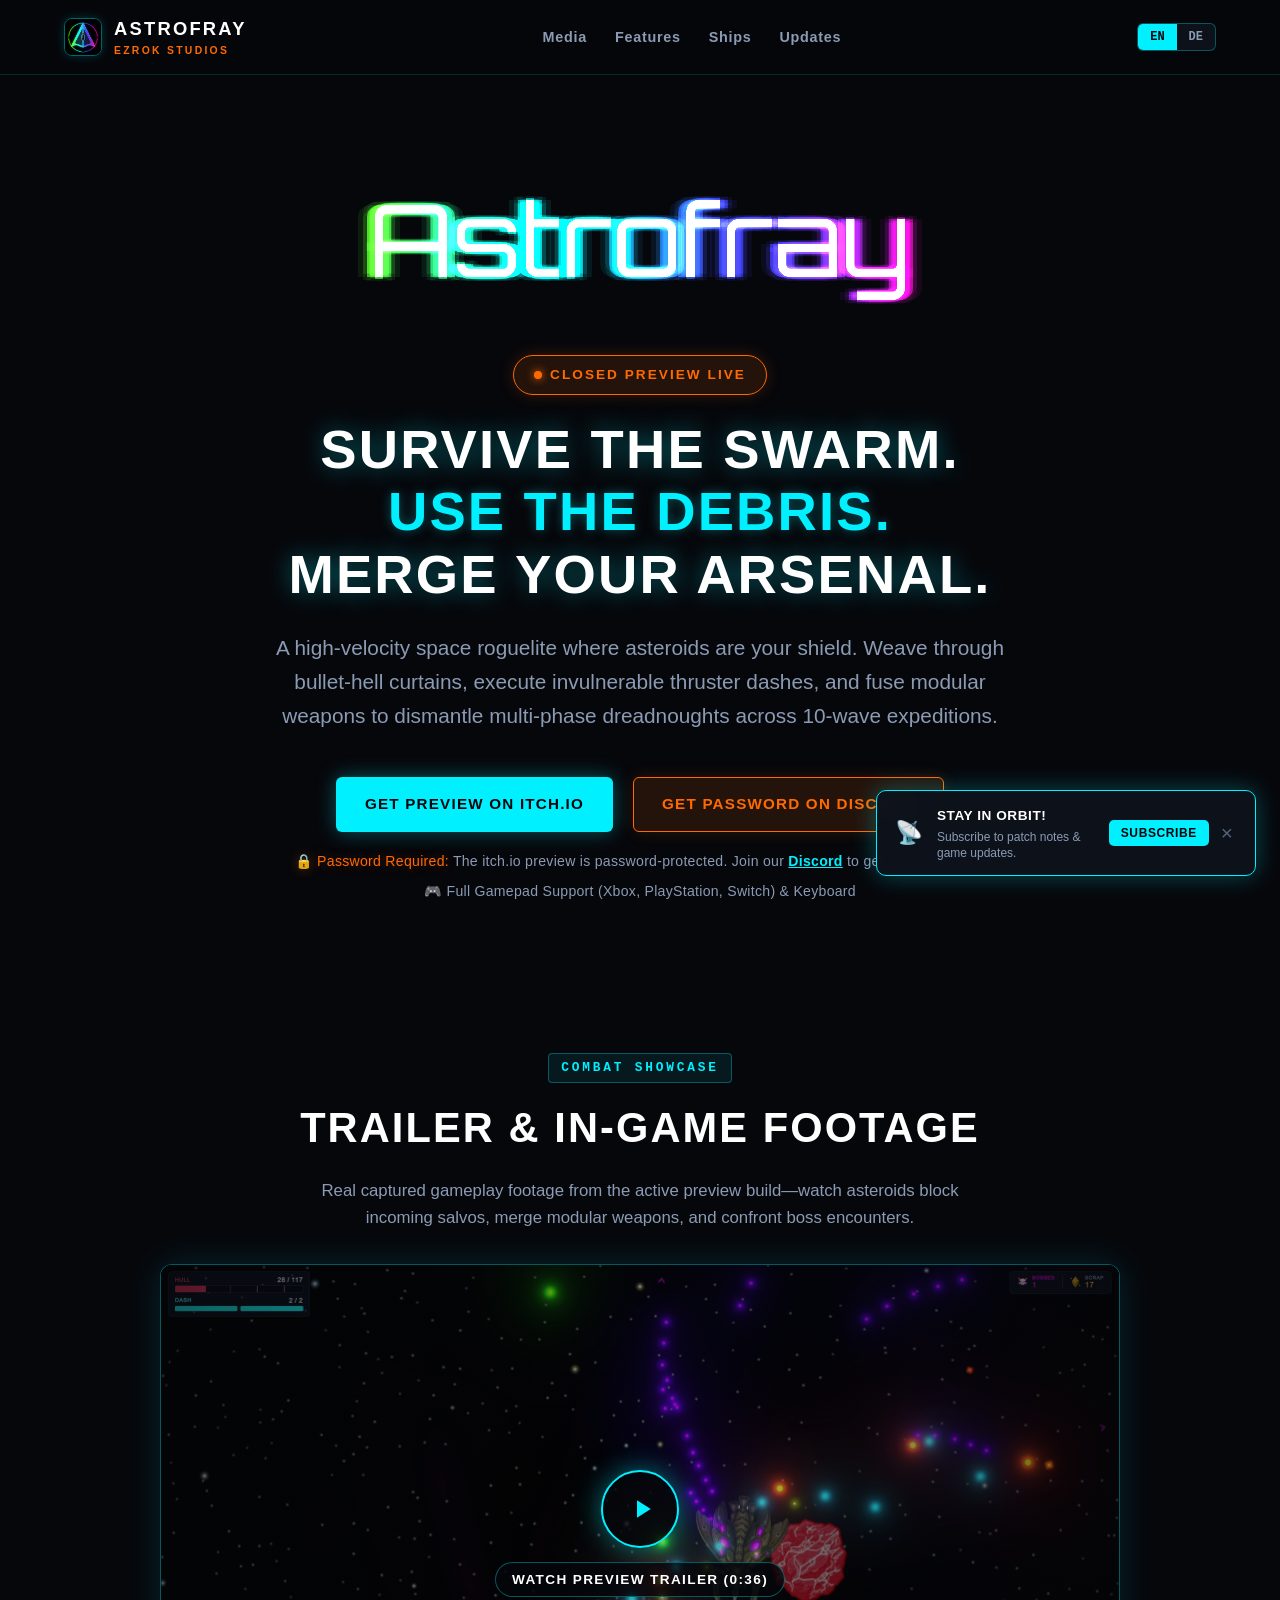
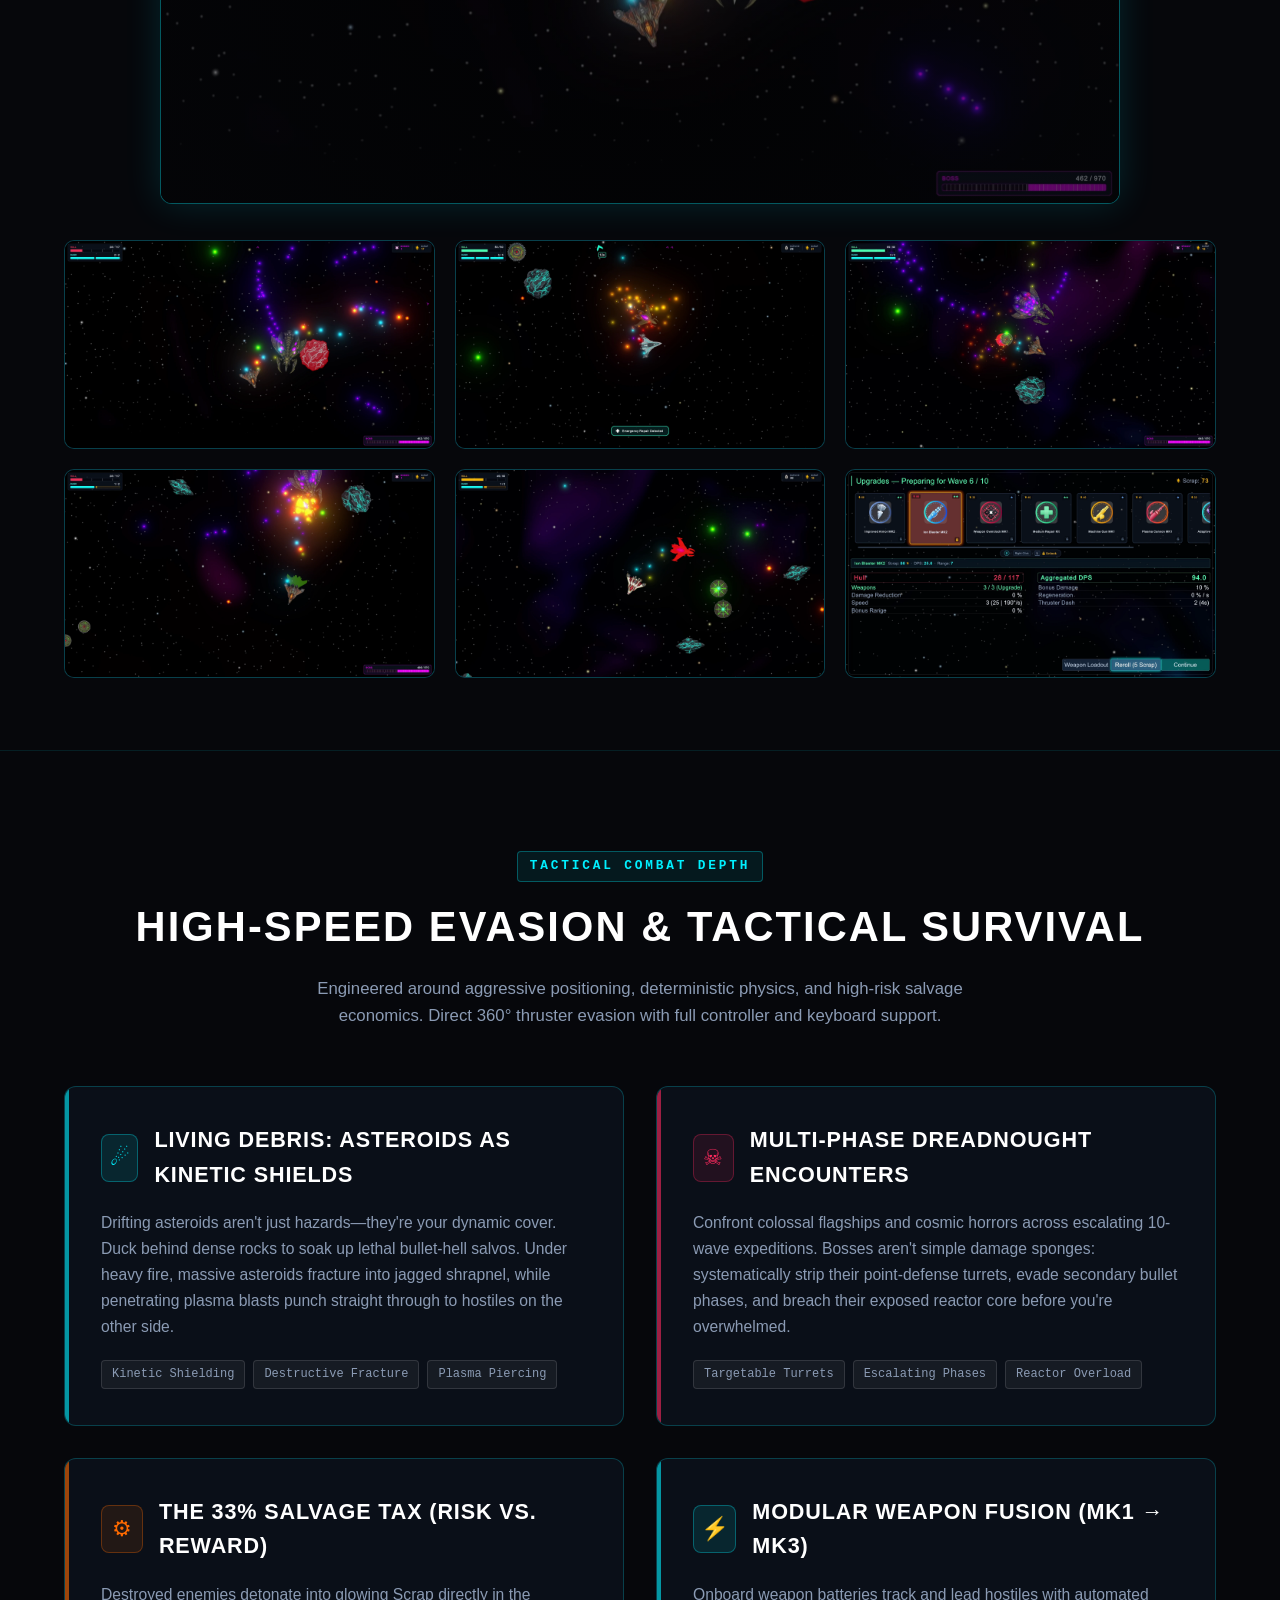
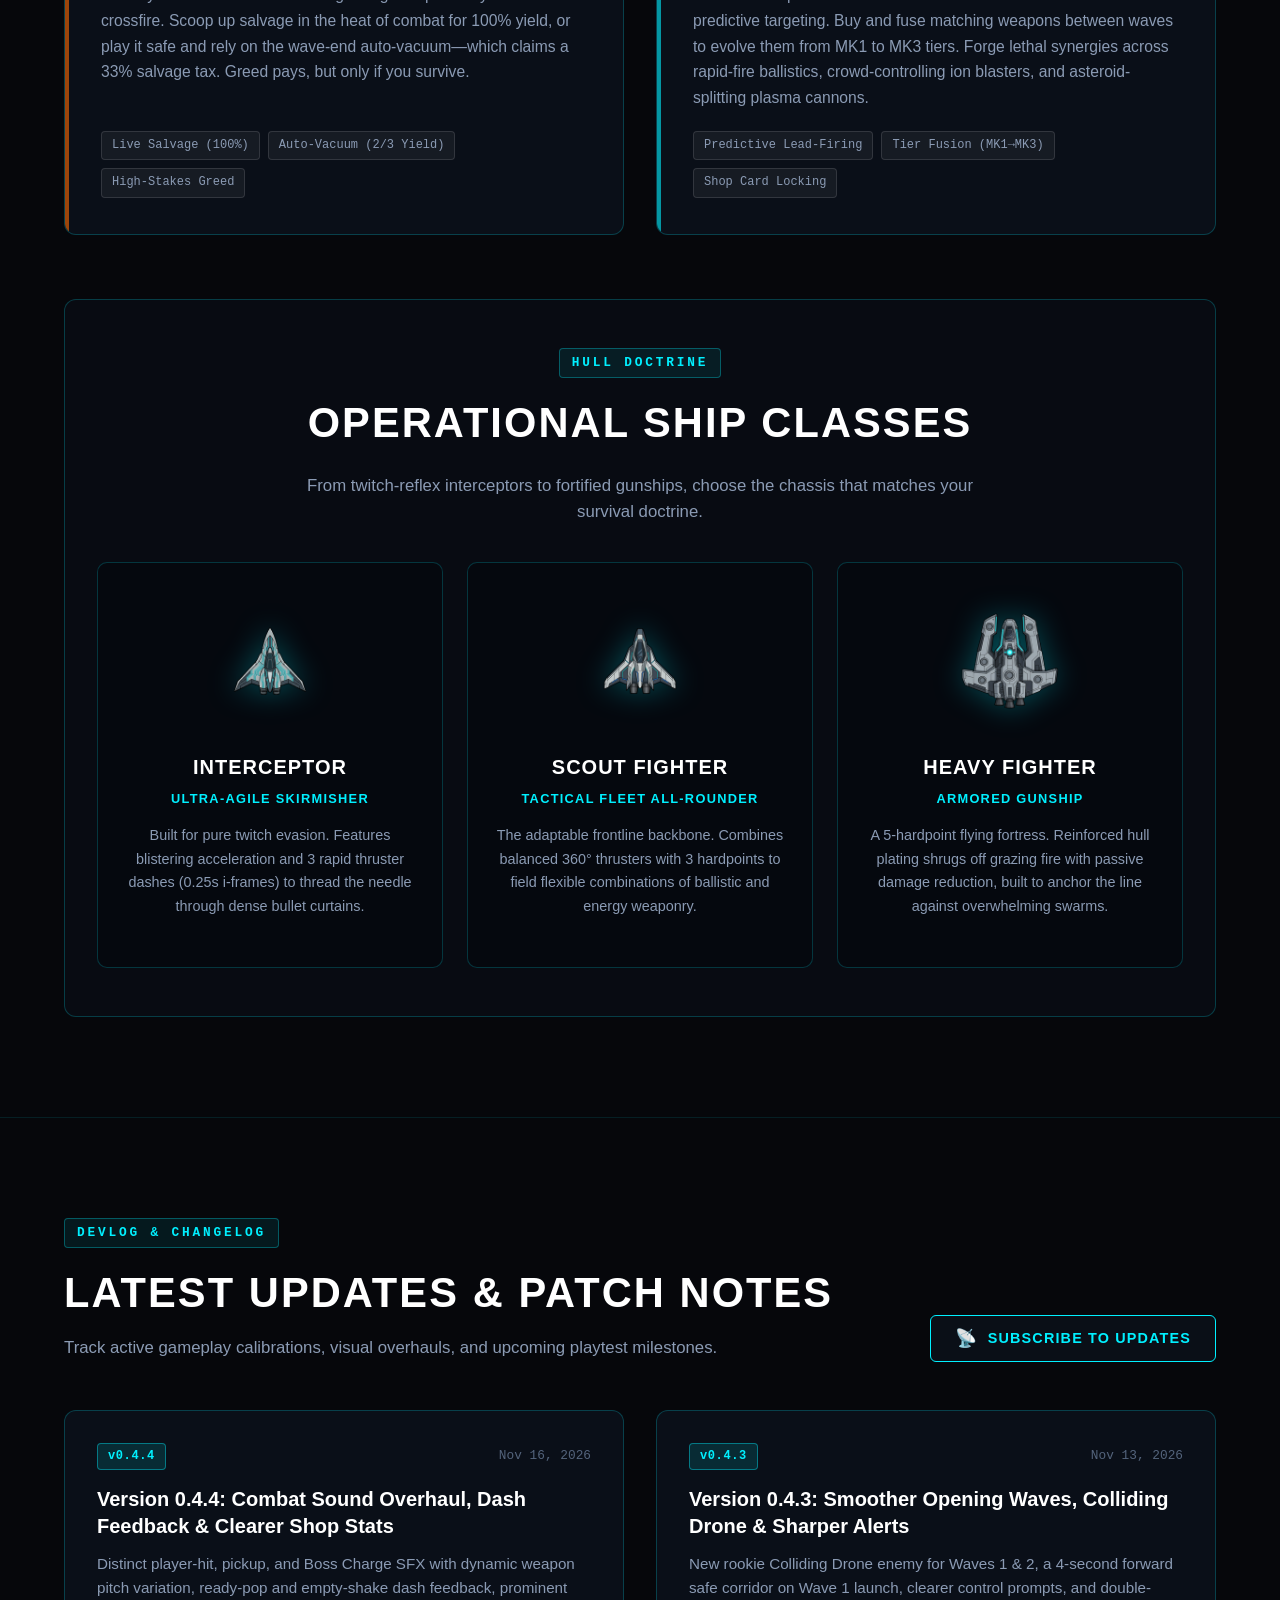
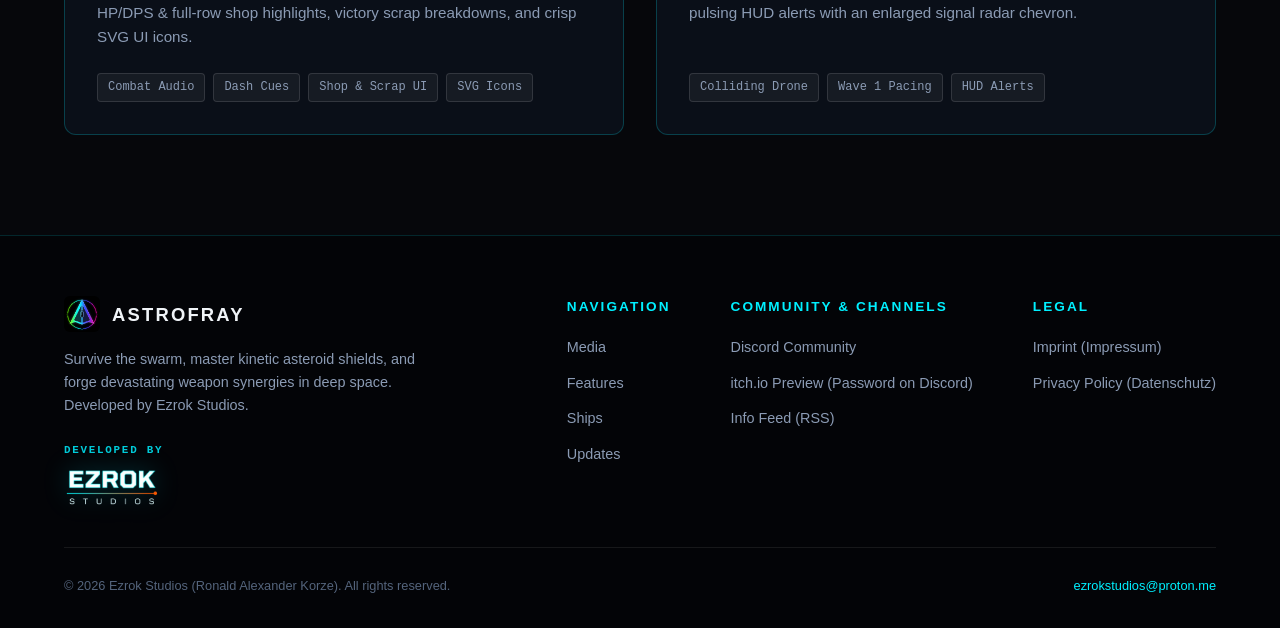
==== commit aa136c45: "update" ====
--- a/index.html
+++ b/index.html
@@ -21,11 +21,11 @@
   <meta http-equiv="Expires" content="0">
 
   <!-- Favicons -->
-  <link rel="icon" href="favicon.ico?v=0.4.4-media1" sizes="any">
-  <link rel="icon" type="image/png" sizes="48x48" href="assets/favicon-48.png?v=0.4.4-media1">
-  <link rel="icon" type="image/png" sizes="96x96" href="assets/favicon.png?v=0.4.4-media1">
-  <link rel="icon" type="image/png" sizes="192x192" href="assets/favicon-192.png?v=0.4.4-media1">
-  <link rel="apple-touch-icon" sizes="180x180" href="assets/apple-touch-icon.png?v=0.4.4-media1">
+  <link rel="icon" href="favicon.ico?v=0.4.4-media2" sizes="any">
+  <link rel="icon" type="image/png" sizes="48x48" href="assets/favicon-48.png?v=0.4.4-media2">
+  <link rel="icon" type="image/png" sizes="96x96" href="assets/favicon.png?v=0.4.4-media2">
+  <link rel="icon" type="image/png" sizes="192x192" href="assets/favicon-192.png?v=0.4.4-media2">
+  <link rel="apple-touch-icon" sizes="180x180" href="assets/apple-touch-icon.png?v=0.4.4-media2">
 
   <!-- RSS / Info Feed Discovery -->
   <link rel="alternate" type="application/rss+xml" title="Astrofray Devlog &amp; Updates" href="feed.xml">
@@ -78,14 +78,6 @@
         "founder": {
           "@type": "Person",
           "name": "Ronald Alexander Korze"
-        },
-        "address": {
-          "@type": "PostalAddress",
-          "streetAddress": "Am Vogeltenn 13 Haus 2, Tür 8",
-          "addressLocality": "Traun",
-          "postalCode": "4050",
-          "addressRegion": "Upper Austria",
-          "addressCountry": "AT"
         },
         "contactPoint": {
           "@type": "ContactPoint",
@@ -131,8 +123,8 @@
           "name": "Astrofray Preview Trailer",
           "description": "Gameplay preview trailer for Astrofray featuring kinetic asteroid cover, weapon fusion, and boss encounters.",
           "thumbnailUrl": "https://ezrokstudios.github.io/astrofray/assets/screenshots/01_boss_asteroid_cover.webp",
-          "embedUrl": "https://www.youtube-nocookie.com/embed/vIUJi6Di180",
-          "url": "https://youtu.be/vIUJi6Di180",
+          "embedUrl": "https://www.youtube-nocookie.com/embed/sYiSr9Lcu90",
+          "url": "https://youtu.be/sYiSr9Lcu90",
           "uploadDate": "2026-11-17"
         },
         "screenshot": [
@@ -164,7 +156,7 @@
 
 
   <!-- Stylesheet -->
-  <link rel="stylesheet" href="css/styles.css?v=0.4.4-media1">
+  <link rel="stylesheet" href="css/styles.css?v=0.4.4-media2">
 </head>
 <body>
 
@@ -176,7 +168,7 @@
   <header class="navbar">
     <div class="container">
       <a href="#" class="nav-brand">
-        <img src="assets/game-icon.png?v=0.4.4-media1" alt="Astrofray Game Icon">
+        <img src="assets/game-icon.png?v=0.4.4-media2" alt="Astrofray Game Icon">
         <div class="brand-text">
           <span class="brand-title">Astrofray</span>
           <span class="brand-sub">Ezrok Studios</span>
@@ -211,8 +203,8 @@
         
         <!-- Real-Time Procedural Neon Logo (Exact Unity URP Shader running in WebGL) -->
         <div class="hero-logo-wrapper" id="heroLogoContainer" title="Astrofray">
-          <canvas id="heroLogoCanvas" width="2048" height="512" class="astrofray-logo-canvas" aria-label="Astrofray Game Logo"></canvas>
-          <img id="heroLogoFallback" src="assets/game-logo.png?v=0.4.4-media1" alt="Astrofray Game Logo" class="astrofray-logo-fallback" style="display: none;">
+          <canvas id="heroLogoCanvas" width="1024" height="256" class="astrofray-logo-canvas" aria-label="Astrofray Game Logo"></canvas>
+          <img id="heroLogoFallback" src="assets/game-logo.png?v=0.4.4-media2" alt="Astrofray Game Logo" class="astrofray-logo-fallback" style="display: none;">
         </div>
 
         <div class="hero-status-pill">
@@ -254,13 +246,13 @@
           <div class="section-tag" data-i18n="media_tag">Combat Showcase</div>
           <h2 class="section-title" data-i18n="media_title">Trailer &amp; In-Game Footage</h2>
           <p class="section-desc" data-i18n="media_desc">
-            Unedited 1080p60 gameplay from the active preview build—watch asteroids block incoming salvos, merge modular weapons, and confront boss encounters.
+            Real captured gameplay footage from the active preview build—watch asteroids block incoming salvos, merge modular weapons, and confront boss encounters.
           </p>
         </div>
 
         <!-- Click-to-Play Privacy-Enhanced YouTube Trailer -->
         <div class="trailer-player-card" id="trailerPlayerCard" role="button" tabindex="0" aria-label="Play Astrofray Preview Trailer">
-          <img src="assets/screenshots/01_boss_asteroid_cover.webp?v=0.4.4-media1" alt="Astrofray Preview Trailer Thumbnail" class="trailer-poster-img">
+          <img src="assets/screenshots/01_boss_asteroid_cover.webp?v=0.4.4-media2" alt="Astrofray Preview Trailer Thumbnail" class="trailer-poster-img">
           <div class="trailer-poster-overlay">
             <span class="trailer-play-btn" aria-hidden="true">
               <svg viewBox="0 0 24 24"><path d="M8 5v14l11-7z"/></svg>
@@ -273,50 +265,44 @@
         <div class="screenshots-grid">
           <button type="button" class="screenshot-card" data-lightbox-index="0">
             <div class="screenshot-thumb-wrap">
-              <img src="assets/screenshots/01_boss_asteroid_cover.webp?v=0.4.4-media1" alt="Boss spiral curtains blocked by drifting asteroids" loading="lazy">
+              <img src="assets/screenshots/01_boss_asteroid_cover.webp?v=0.4.4-media2" alt="Rust Scout Fighter shielding behind glowing asteroids against Boss Dreadnought barrages" loading="lazy">
               <span class="screenshot-zoom-badge" aria-hidden="true">&#x2922;</span>
             </div>
-            <div class="screenshot-caption" data-i18n="media_cap_1">Kinetic Asteroid Cover vs. Boss Barrages</div>
           </button>
 
           <button type="button" class="screenshot-card" data-lightbox-index="1">
             <div class="screenshot-thumb-wrap">
-              <img src="assets/screenshots/02_shattered_asteroids_dash.webp?v=0.4.4-media1" alt="Shattered sub-asteroids and thruster dash trail" loading="lazy">
+              <img src="assets/screenshots/02_shattered_asteroids_dash.webp?v=0.4.4-media2" alt="Interceptor Fighter triggering Emergency Repair amidst explosions and enemy fire" loading="lazy">
               <span class="screenshot-zoom-badge" aria-hidden="true">&#x2922;</span>
             </div>
-            <div class="screenshot-caption" data-i18n="media_cap_2">Shattered Sub-Asteroids &amp; Thruster Dashing</div>
           </button>
 
           <button type="button" class="screenshot-card" data-lightbox-index="2">
             <div class="screenshot-thumb-wrap">
-              <img src="assets/screenshots/03_boss_spiral_duel.webp?v=0.4.4-media1" alt="Close-quarters duel against alien boss spirals" loading="lazy">
+              <img src="assets/screenshots/03_boss_spiral_duel.webp?v=0.4.4-media2" alt="Scout Fighter battling the Boss Dreadnought in deep purple nebula space" loading="lazy">
               <span class="screenshot-zoom-badge" aria-hidden="true">&#x2922;</span>
             </div>
-            <div class="screenshot-caption" data-i18n="media_cap_3">Close-Range Dreadnought Spiral Duel</div>
           </button>
 
           <button type="button" class="screenshot-card" data-lightbox-index="3">
             <div class="screenshot-thumb-wrap">
-              <img src="assets/screenshots/04_explosive_swarm_combat.webp?v=0.4.4-media1" alt="Rust skin Scout Fighter battling saw-spinners" loading="lazy">
+              <img src="assets/screenshots/04_explosive_swarm_combat.webp?v=0.4.4-media2" alt="Fiery detonation next to the Boss Dreadnought and incoming diamond shard enemies" loading="lazy">
               <span class="screenshot-zoom-badge" aria-hidden="true">&#x2922;</span>
             </div>
-            <div class="screenshot-caption" data-i18n="media_cap_4">Explosive Multi-Enemy Crossfire</div>
           </button>
 
           <button type="button" class="screenshot-card" data-lightbox-index="4">
             <div class="screenshot-thumb-wrap">
-              <img src="assets/screenshots/05_multi_enemy_dogfight.webp?v=0.4.4-media1" alt="Multi-archetype enemy wave and disintegration VFX" loading="lazy">
+              <img src="assets/screenshots/05_multi_enemy_dogfight.webp?v=0.4.4-media2" alt="High-speed dogfight between Rust Scout Fighter and Crimson Striker amidst asteroid debris" loading="lazy">
               <span class="screenshot-zoom-badge" aria-hidden="true">&#x2922;</span>
             </div>
-            <div class="screenshot-caption" data-i18n="media_cap_5">Escalating Wave Dogfights &amp; Scrap Drops</div>
           </button>
 
           <button type="button" class="screenshot-card" data-lightbox-index="5">
             <div class="screenshot-thumb-wrap">
-              <img src="assets/screenshots/06_upgrade_shop_fusion.webp?v=0.4.4-media1" alt="Upgrade shop displaying weapon cards and fusion badge" loading="lazy">
+              <img src="assets/screenshots/06_upgrade_shop_fusion.webp?v=0.4.4-media2" alt="Boss Reward Shop showing MK2 weapon cards, green upgrade indicator, Hull HP, and Aggregated DPS" loading="lazy">
               <span class="screenshot-zoom-badge" aria-hidden="true">&#x2922;</span>
             </div>
-            <div class="screenshot-caption" data-i18n="media_cap_6">Upgrade Shop &amp; Modular Weapon Fusion</div>
           </button>
         </div>
       </div>
@@ -418,7 +404,7 @@
             <!-- Ship 1: Interceptor -->
             <article class="ship-card">
               <div class="ship-visual-wrap">
-                <img src="assets/ships/interceptor.png?v=0.4.4-media1" alt="Astrofray Interceptor Ship Sprite">
+                <img src="assets/ships/interceptor.png?v=0.4.4-media2" alt="Astrofray Interceptor Ship Sprite">
               </div>
               <h3 class="ship-name" data-i18n="ship1_name">Interceptor</h3>
               <div class="ship-archetype" data-i18n="ship1_archetype">Ultra-Agile Skirmisher</div>
@@ -430,7 +416,7 @@
             <!-- Ship 2: Scout Fighter -->
             <article class="ship-card">
               <div class="ship-visual-wrap">
-                <img src="assets/ships/scoutfighter.png?v=0.4.4-media1" alt="Astrofray Scout Fighter Ship Sprite">
+                <img src="assets/ships/scoutfighter.png?v=0.4.4-media2" alt="Astrofray Scout Fighter Ship Sprite">
               </div>
               <h3 class="ship-name" data-i18n="ship2_name">Scout Fighter</h3>
               <div class="ship-archetype" data-i18n="ship2_archetype">Tactical Fleet All-Rounder</div>
@@ -442,7 +428,7 @@
             <!-- Ship 3: Heavy Fighter -->
             <article class="ship-card">
               <div class="ship-visual-wrap">
-                <img src="assets/ships/heavyfighter.png?v=0.4.4-media1" alt="Astrofray Heavy Fighter Ship Sprite">
+                <img src="assets/ships/heavyfighter.png?v=0.4.4-media2" alt="Astrofray Heavy Fighter Ship Sprite">
               </div>
               <h3 class="ship-name" data-i18n="ship3_name">Heavy Fighter</h3>
               <div class="ship-archetype" data-i18n="ship3_archetype">Armored Gunship</div>
@@ -525,7 +511,7 @@
       <div class="footer-top">
         <div class="footer-brand-info">
           <div class="footer-logo">
-            <img src="assets/game-icon.png?v=0.4.4-media1" alt="Astrofray Game Icon">
+            <img src="assets/game-icon.png?v=0.4.4-media2" alt="Astrofray Game Icon">
             <span class="brand-title">Astrofray</span>
           </div>
           <p class="footer-desc" data-i18n="footer_desc">
@@ -534,7 +520,7 @@
           <div class="footer-studio-badge">
             <span class="studio-badge-label" data-i18n="footer_developed_by">DEVELOPED BY</span>
             <div class="studio-logo-wrap" title="Ezrok Studios">
-              <img src="assets/ezrok-studios-logo.png?v=0.4.4-media1" alt="Ezrok Studios Logo" class="footer-studio-img">
+              <img src="assets/ezrok-studios-logo.png?v=0.4.4-media2" alt="Ezrok Studios Logo" class="footer-studio-img">
             </div>
           </div>
         </div>
@@ -571,7 +557,7 @@
 
       <div class="footer-bottom">
         <div>&copy; 2026 Ezrok Studios (Ronald Alexander Korze). <span data-i18n="footer_rights">All rights reserved.</span></div>
-        <div>Am Vogeltenn 13 Haus 2, Tür 8, A-4050 Traun, Austria &bull; <a href="mailto:ezrokstudios@proton.me" style="color: var(--neon-cyan); text-decoration: none;">ezrokstudios@proton.me</a></div>
+        <div><a href="mailto:ezrokstudios@proton.me" style="color: var(--neon-cyan); text-decoration: none;">ezrokstudios@proton.me</a></div>
       </div>
     </div>
   </footer>
@@ -617,6 +603,6 @@
   </aside>
 
   <!-- Main JavaScript File -->
-  <script src="js/main.js?v=0.4.4-media1"></script>
+  <script src="js/main.js?v=0.4.4-media2"></script>
 </body>
 </html>
--- a/css/styles.css
+++ b/css/styles.css
@@ -370,12 +370,7 @@
   height: auto;
   display: block;
   margin: 0 auto;
-  filter: drop-shadow(0 0 24px rgba(0, 240, 255, 0.35));
-  transition: filter 0.3s ease;
-}
-
-.hero-logo-wrapper:hover .astrofray-logo-canvas {
-  filter: drop-shadow(0 0 36px rgba(0, 240, 255, 0.65)) drop-shadow(0 0 55px rgba(255, 0, 170, 0.5));
+  transition: opacity 0.25s ease;
 }
 
 .astrofray-logo-fallback {
@@ -1397,14 +1392,6 @@
   opacity: 1;
 }
 
-.screenshot-caption {
-  padding: 10px 14px;
-  font-size: 0.82rem;
-  font-weight: 600;
-  color: var(--text-main);
-  border-top: 1px solid rgba(255, 255, 255, 0.06);
-}
-
 /* LIGHTBOX MODAL */
 .lightbox-overlay {
   position: fixed;
